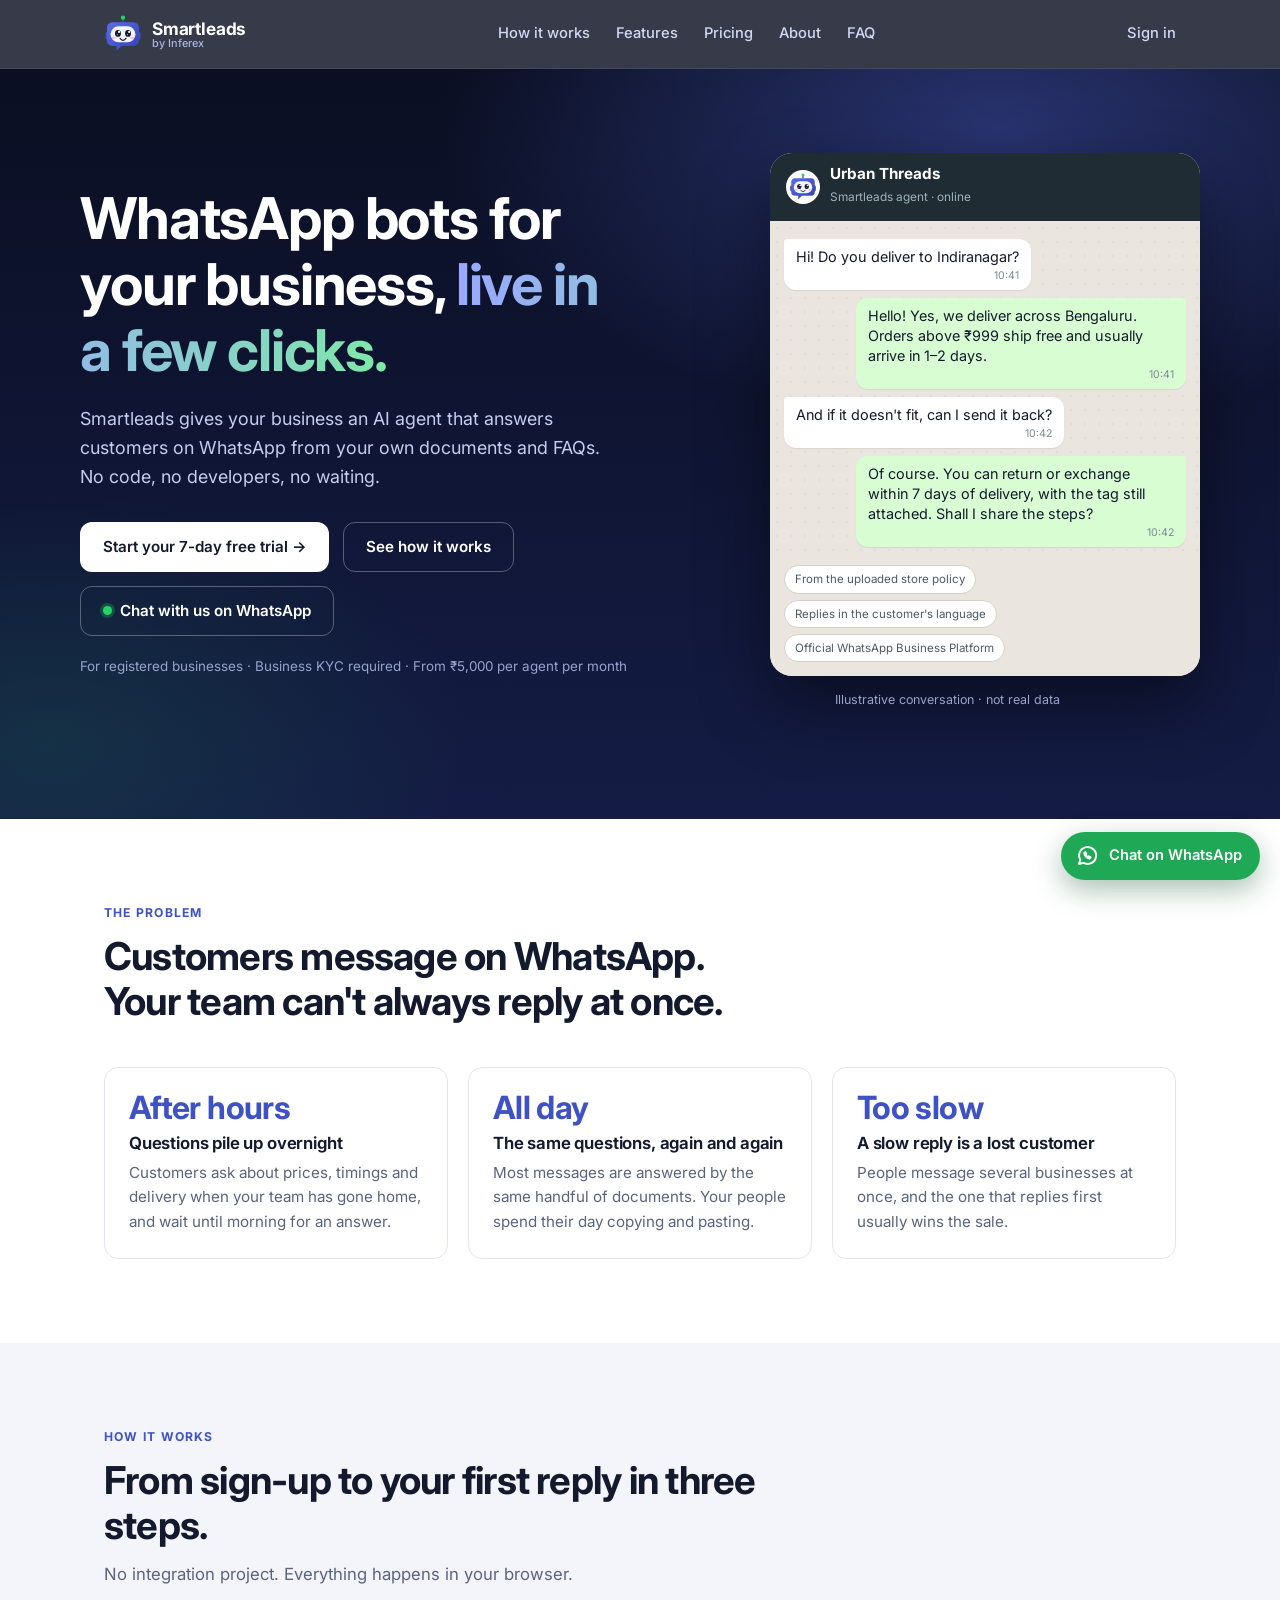
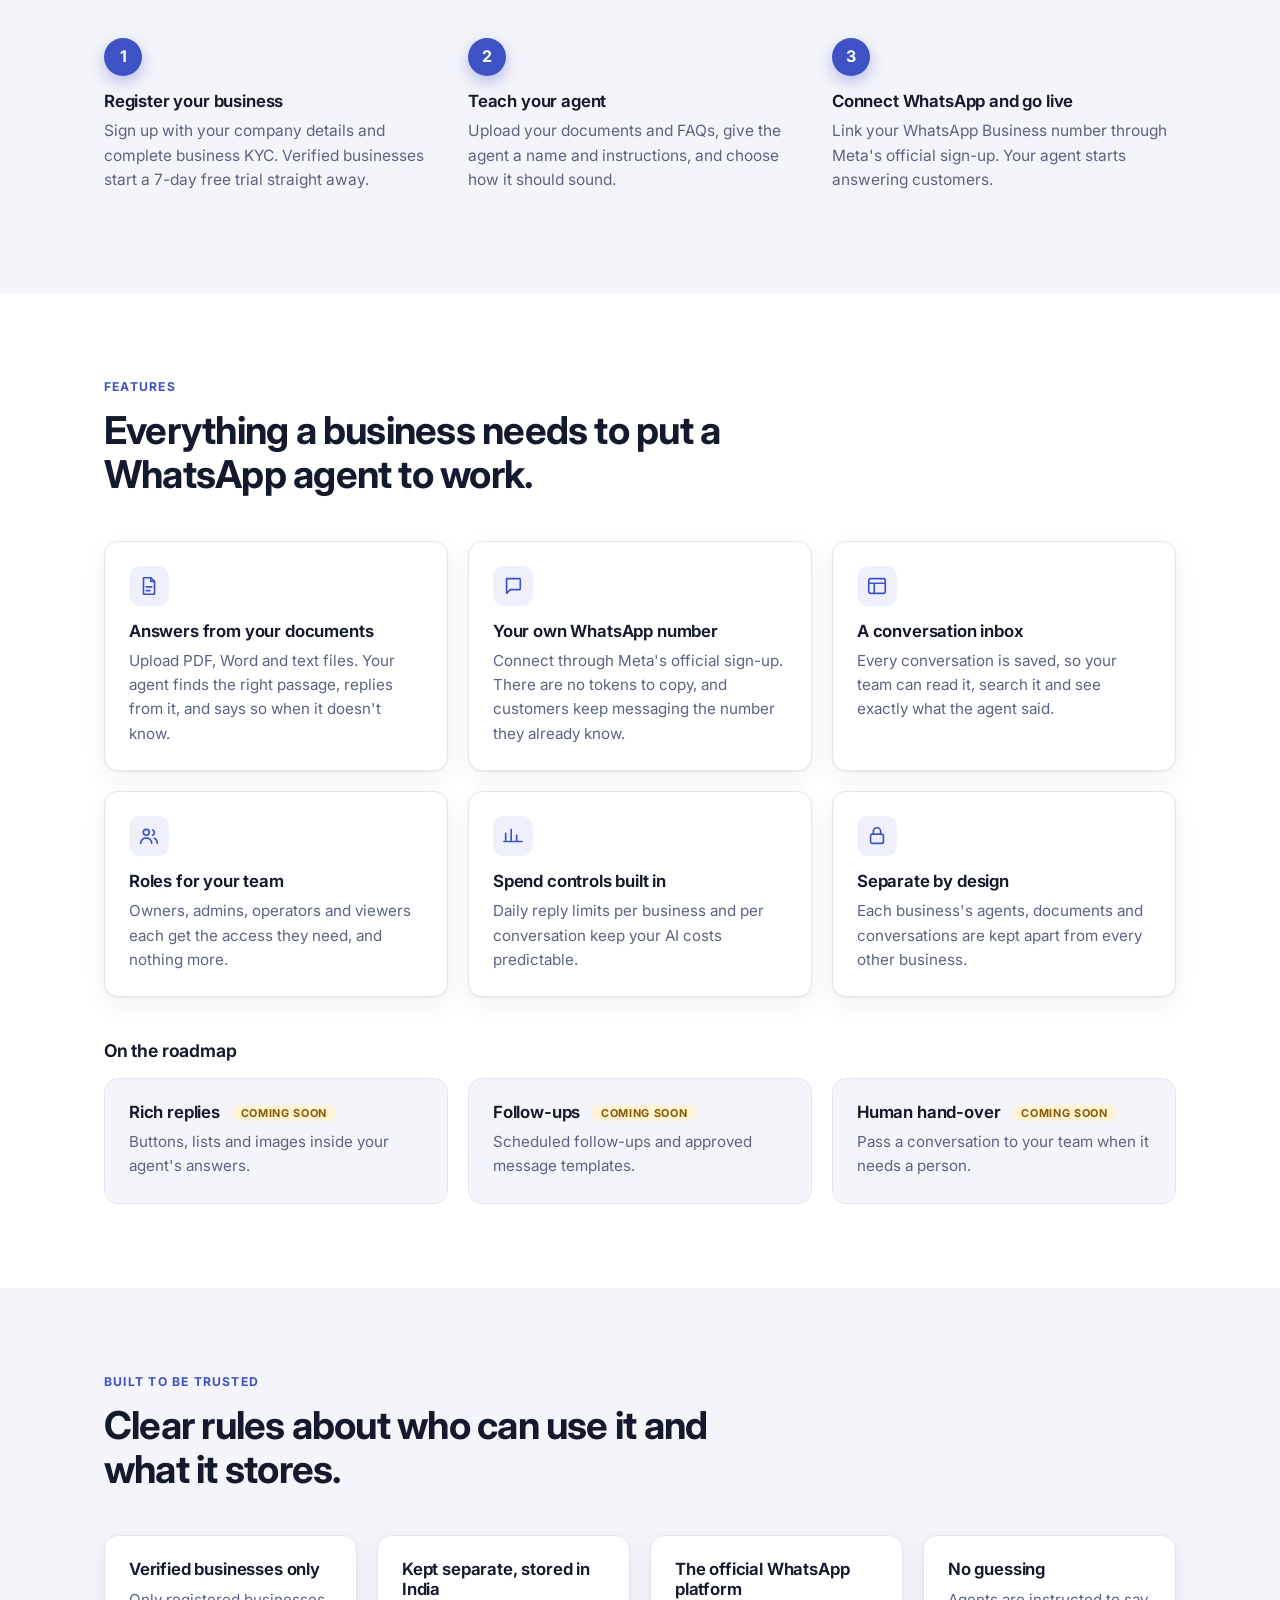
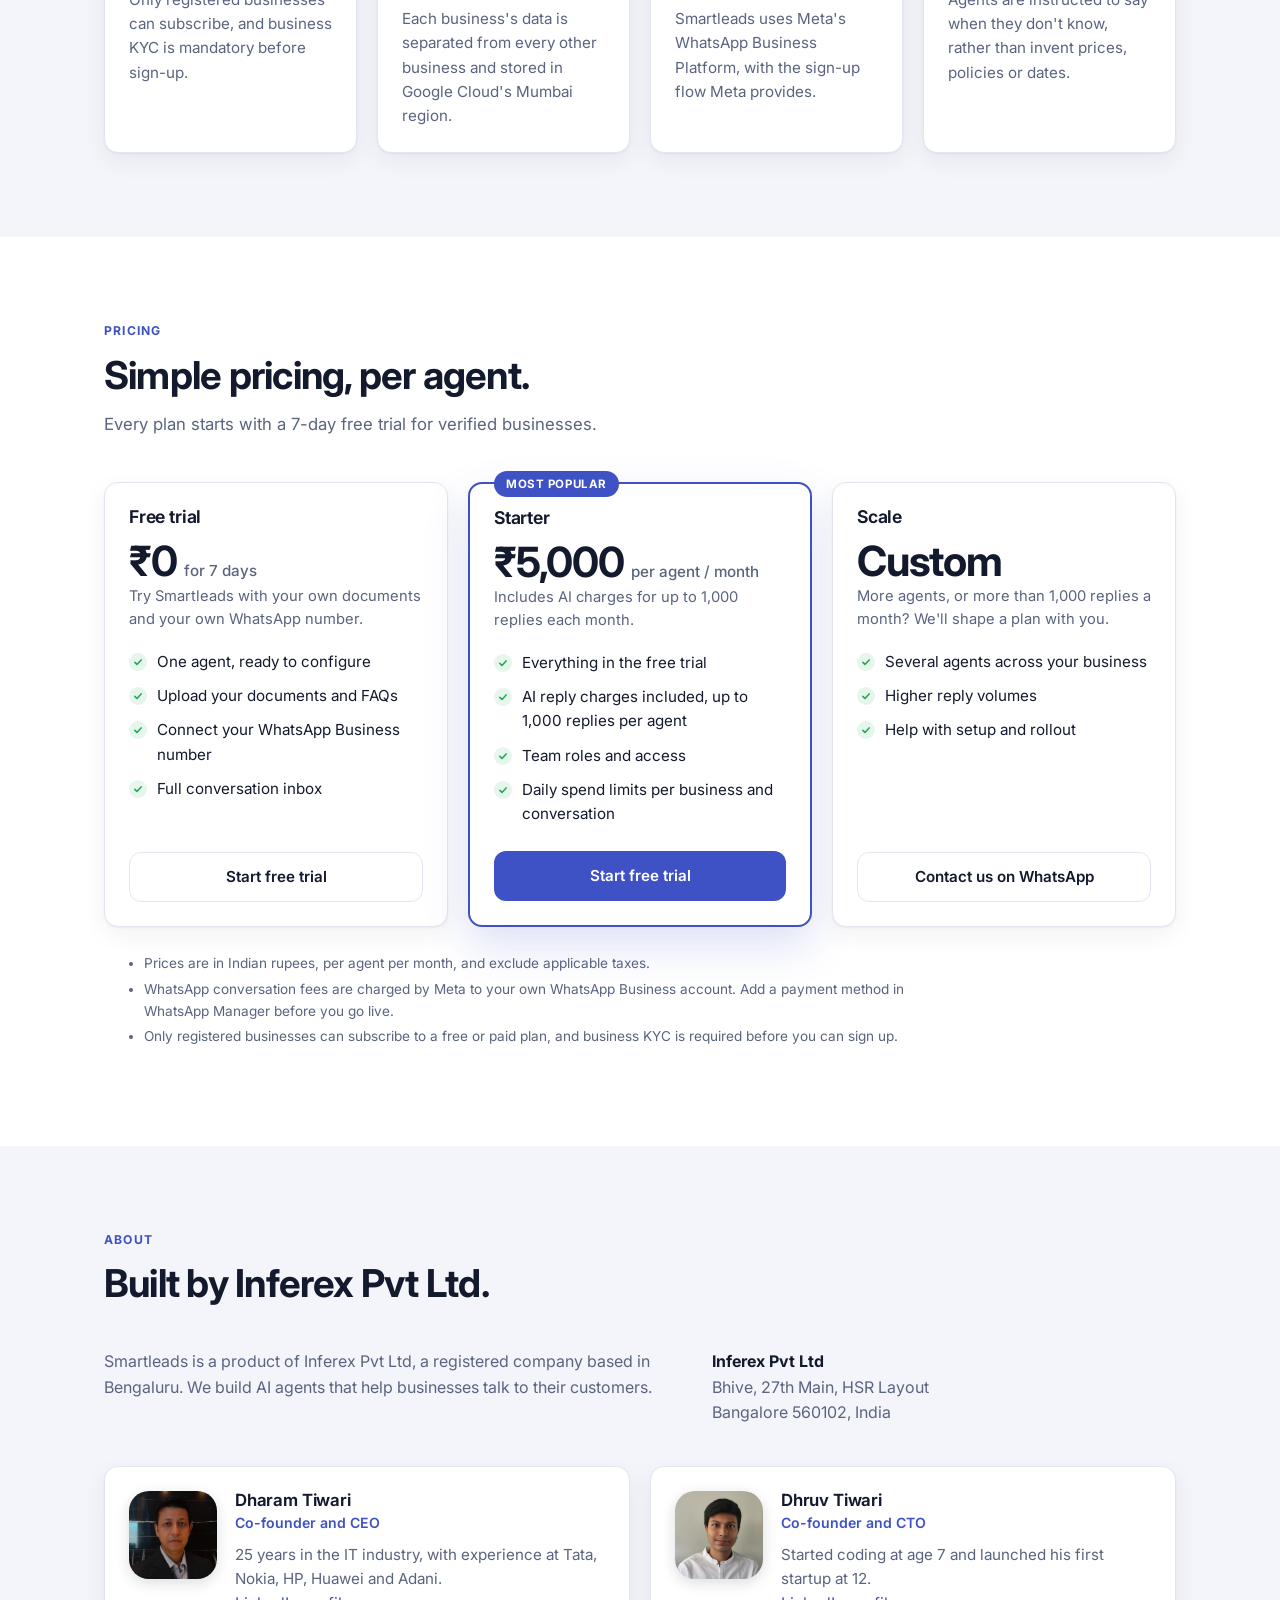
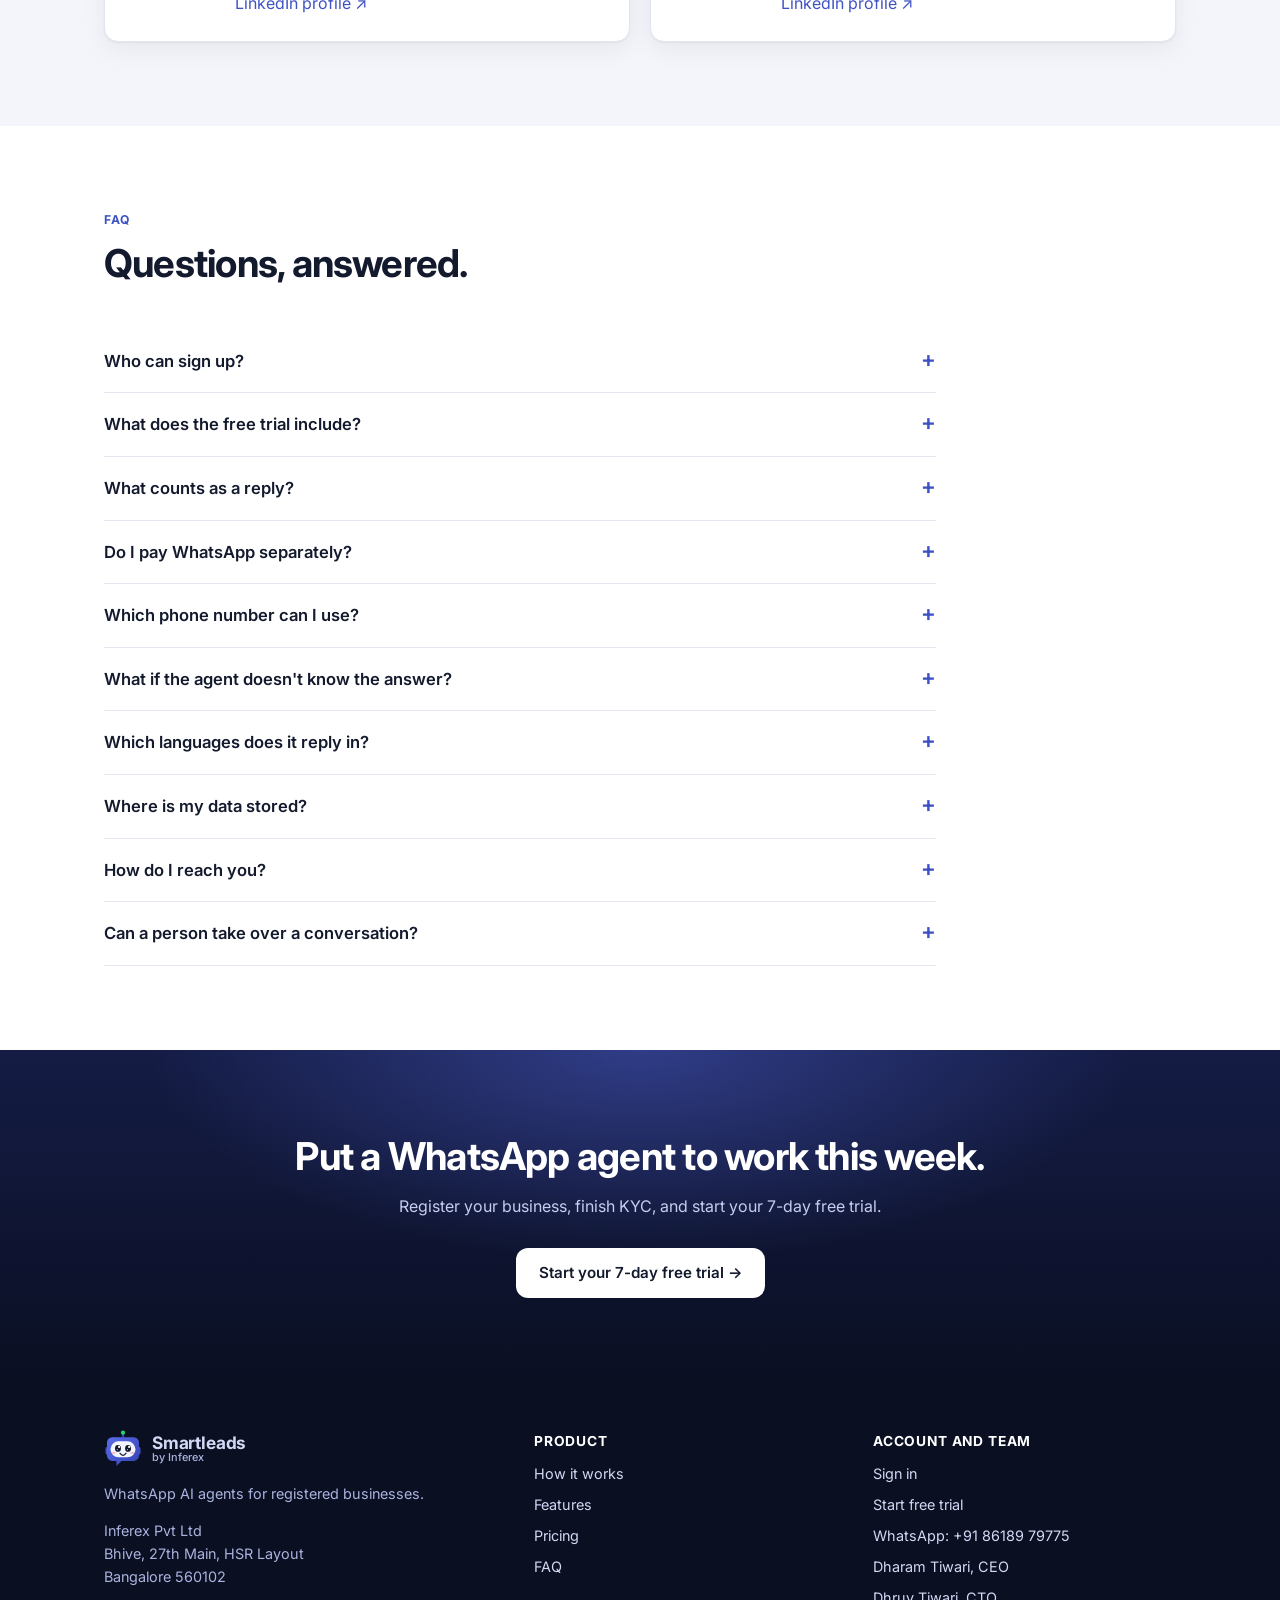
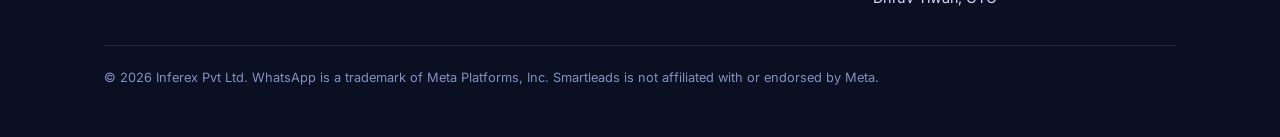
==== index.html @ bcdc2889 "fix" ====
<!doctype html>
<html lang="en">
<head>
  <meta charset="utf-8">
  <meta name="viewport" content="width=device-width, initial-scale=1">
  <title>Smartleads: WhatsApp AI agents for your business</title>
  <meta name="description" content="Smartleads gives your business an AI agent that answers customers on WhatsApp from your own documents. Live in a few clicks. 7-day free trial for registered businesses, from ₹5,000 per agent per month.">
  <meta name="theme-color" content="#0a0f22">
  <link rel="canonical" href="https://www.smartleads.in/">
  <meta property="og:url" content="https://www.smartleads.in/">
  <meta property="og:site_name" content="Smartleads">
  <meta property="og:type" content="website">
  <meta property="og:title" content="Smartleads: WhatsApp AI agents for your business">
  <meta property="og:description" content="An AI agent that answers your customers on WhatsApp from your own documents. Live in a few clicks.">
  <meta name="twitter:card" content="summary">
  <link rel="icon" type="image/svg+xml" href="/assets/logo.svg">
  <link rel="preconnect" href="https://fonts.googleapis.com">
  <link rel="preconnect" href="https://fonts.gstatic.com" crossorigin>
  <link rel="stylesheet" href="https://fonts.googleapis.com/css2?family=Inter:wght@400;500;600;700&display=swap">
  <link rel="stylesheet" href="/styles.css">
  <script type="application/ld+json">
  {
    "@context": "https://schema.org",
    "@type": "Organization",
    "url": "https://www.smartleads.in/",
    "name": "Inferex Pvt Ltd",
    "brand": "Smartleads",
    "address": { "@type": "PostalAddress", "streetAddress": "Bhive, 27th Main, HSR Layout", "addressLocality": "Bengaluru", "postalCode": "560102", "addressCountry": "IN" },
    "founder": [
      { "@type": "Person", "name": "Dharam Tiwari", "jobTitle": "Co-founder and CEO", "sameAs": "https://www.linkedin.com/in/dharamtiwari/" },
      { "@type": "Person", "name": "Dhruv Tiwari", "jobTitle": "Co-founder and CTO", "sameAs": "https://www.linkedin.com/in/dhruv-tiwari-dev/" }
    ]
  }
  </script>
</head>
<body>
  <a class="skip" href="#main">Skip to content</a>

  <header class="site-header">
    <div class="wrap nav">
      <a class="logo" href="/" aria-label="Smartleads by Inferex, home">
        <img src="/assets/logo.svg" alt="" width="38" height="38">
        <span class="logo-text"><strong>Smartleads</strong><small>by Inferex</small></span>
      </a>
      <nav class="nav-links" id="nav-links" aria-label="Main">
        <a href="#how">How it works</a>
        <a href="#features">Features</a>
        <a href="#pricing">Pricing</a>
        <a href="#about">About</a>
        <a href="#faq">FAQ</a>
      </nav>
      <div class="nav-cta">
        <a class="signin" href="https://platform.smartleads.in/login">Sign in</a>
        <button class="menu-btn" id="menu-btn" aria-label="Open navigation menu" aria-expanded="false" aria-controls="nav-links">
          <svg viewBox="0 0 24 24" aria-hidden="true" focusable="false"><path d="M4 6h16M4 12h16M4 18h16" /></svg>
        </button>
      </div>
    </div>
  </header>

  <main id="main">
    <!-- Hero -->
    <section class="hero">
      <div class="wrap hero-grid">
        <div>
          <h1>WhatsApp bots for your business, <span class="accent">live in a few clicks.</span></h1>
          <p class="lead">Smartleads gives your business an AI agent that answers customers on WhatsApp from your own documents and FAQs. No code, no developers, no waiting.</p>
          <div class="hero-actions">
            <a class="btn light" href="https://platform.smartleads.in/register">Start your 7-day free trial →</a>
            <a class="btn ghost" href="#how">See how it works</a>
            <a class="btn ghost wa" href="https://wa.me/918618979775?text=Hi%2C%20I%27d%20like%20to%20know%20more%20about%20Smartleads." target="_blank" rel="noopener noreferrer">Chat with us on WhatsApp</a>
          </div>
          <p class="hero-note">For registered businesses · Business KYC required · From ₹5,000 per agent per month</p>
        </div>
        <div>
          <div class="phone" role="img" aria-label="Illustrative WhatsApp conversation between a customer and a Smartleads agent">
            <div class="phone-bar">
              <img src="/assets/logo.svg" alt="">
              <div><strong>Urban Threads</strong><small>Smartleads agent · online</small></div>
            </div>
            <div class="chat">
              <div class="msg in">Hi! Do you deliver to Indiranagar?<time>10:41</time></div>
              <div class="msg out">Hello! Yes, we deliver across Bengaluru. Orders above ₹999 ship free and usually arrive in 1–2 days.<time>10:41</time></div>
              <div class="msg in">And if it doesn't fit, can I send it back?<time>10:42</time></div>
              <div class="msg out">Of course. You can return or exchange within 7 days of delivery, with the tag still attached. Shall I share the steps?<time>10:42</time></div>
            </div>
            <div class="chips">
              <span class="chip">From the uploaded store policy</span>
              <span class="chip">Replies in the customer's language</span>
              <span class="chip">Official WhatsApp Business Platform</span>
            </div>
          </div>
          <p class="illustrative">Illustrative conversation · not real data</p>
        </div>
      </div>
    </section>

    <!-- Problem -->
    <section class="band problem">
      <div class="wrap">
        <div class="section-head">
          <div class="eyebrow">The problem</div>
          <h2>Customers message on WhatsApp. Your team can't always reply at once.</h2>
        </div>
        <div class="grid c3">
          <div class="card"><div class="big">After hours</div><h3>Questions pile up overnight</h3><p>Customers ask about prices, timings and delivery when your team has gone home, and wait until morning for an answer.</p></div>
          <div class="card"><div class="big">All day</div><h3>The same questions, again and again</h3><p>Most messages are answered by the same handful of documents. Your people spend their day copying and pasting.</p></div>
          <div class="card"><div class="big">Too slow</div><h3>A slow reply is a lost customer</h3><p>People message several businesses at once, and the one that replies first usually wins the sale.</p></div>
        </div>
      </div>
    </section>

    <!-- How it works -->
    <section class="band alt" id="how">
      <div class="wrap">
        <div class="section-head">
          <div class="eyebrow">How it works</div>
          <h2>From sign-up to your first reply in three steps.</h2>
          <p>No integration project. Everything happens in your browser.</p>
        </div>
        <div class="grid c3 steps">
          <div class="step"><div class="num">1</div><h3>Register your business</h3><p>Sign up with your company details and complete business KYC. Verified businesses start a 7-day free trial straight away.</p></div>
          <div class="step"><div class="num">2</div><h3>Teach your agent</h3><p>Upload your documents and FAQs, give the agent a name and instructions, and choose how it should sound.</p></div>
          <div class="step"><div class="num">3</div><h3>Connect WhatsApp and go live</h3><p>Link your WhatsApp Business number through Meta's official sign-up. Your agent starts answering customers.</p></div>
        </div>
      </div>
    </section>

    <!-- Features -->
    <section class="band" id="features">
      <div class="wrap">
        <div class="section-head">
          <div class="eyebrow">Features</div>
          <h2>Everything a business needs to put a WhatsApp agent to work.</h2>
        </div>
        <div class="grid c3">
          <div class="card">
            <div class="icon"><svg viewBox="0 0 24 24" fill="none" stroke="currentColor" stroke-width="1.8" stroke-linecap="round" stroke-linejoin="round" aria-hidden="true"><path d="M6 3h8l4 4v14H6z"/><path d="M14 3v4h4M9 13h6M9 17h4"/></svg></div>
            <h3>Answers from your documents</h3>
            <p>Upload PDF, Word and text files. Your agent finds the right passage, replies from it, and says so when it doesn't know.</p>
          </div>
          <div class="card">
            <div class="icon"><svg viewBox="0 0 24 24" fill="none" stroke="currentColor" stroke-width="1.8" stroke-linecap="round" stroke-linejoin="round" aria-hidden="true"><path d="M5 4h14a1 1 0 0 1 1 1v10a1 1 0 0 1-1 1H9l-4 4V5a1 1 0 0 1 1-1z"/></svg></div>
            <h3>Your own WhatsApp number</h3>
            <p>Connect through Meta's official sign-up. There are no tokens to copy, and customers keep messaging the number they already know.</p>
          </div>
          <div class="card">
            <div class="icon"><svg viewBox="0 0 24 24" fill="none" stroke="currentColor" stroke-width="1.8" stroke-linecap="round" stroke-linejoin="round" aria-hidden="true"><rect x="3" y="4" width="18" height="16" rx="2"/><path d="M3 9h18M9 9v11"/></svg></div>
            <h3>A conversation inbox</h3>
            <p>Every conversation is saved, so your team can read it, search it and see exactly what the agent said.</p>
          </div>
          <div class="card">
            <div class="icon"><svg viewBox="0 0 24 24" fill="none" stroke="currentColor" stroke-width="1.8" stroke-linecap="round" stroke-linejoin="round" aria-hidden="true"><circle cx="9" cy="8" r="3.2"/><path d="M3 20c0-3.3 2.7-6 6-6s6 2.7 6 6M16 5.5a3 3 0 0 1 0 5.6M18 14.4c1.9.8 3 2.6 3 5.6"/></svg></div>
            <h3>Roles for your team</h3>
            <p>Owners, admins, operators and viewers each get the access they need, and nothing more.</p>
          </div>
          <div class="card">
            <div class="icon"><svg viewBox="0 0 24 24" fill="none" stroke="currentColor" stroke-width="1.8" stroke-linecap="round" stroke-linejoin="round" aria-hidden="true"><path d="M4 18V9M10 18V5M16 18v-7M22 18H2"/></svg></div>
            <h3>Spend controls built in</h3>
            <p>Daily reply limits per business and per conversation keep your AI costs predictable.</p>
          </div>
          <div class="card">
            <div class="icon"><svg viewBox="0 0 24 24" fill="none" stroke="currentColor" stroke-width="1.8" stroke-linecap="round" stroke-linejoin="round" aria-hidden="true"><rect x="5" y="10" width="14" height="10" rx="2"/><path d="M8 10V7a4 4 0 0 1 8 0v3"/></svg></div>
            <h3>Separate by design</h3>
            <p>Each business's agents, documents and conversations are kept apart from every other business.</p>
          </div>
        </div>

        <h3 class="roadmap-title">On the roadmap</h3>
        <div class="grid c3">
          <div class="card flat"><h3>Rich replies <span class="tag">Coming soon</span></h3><p>Buttons, lists and images inside your agent's answers.</p></div>
          <div class="card flat"><h3>Follow-ups <span class="tag">Coming soon</span></h3><p>Scheduled follow-ups and approved message templates.</p></div>
          <div class="card flat"><h3>Human hand-over <span class="tag">Coming soon</span></h3><p>Pass a conversation to your team when it needs a person.</p></div>
        </div>
      </div>
    </section>

    <!-- Trust -->
    <section class="band alt">
      <div class="wrap">
        <div class="section-head">
          <div class="eyebrow">Built to be trusted</div>
          <h2>Clear rules about who can use it and what it stores.</h2>
        </div>
        <div class="grid c4">
          <div class="card"><h3>Verified businesses only</h3><p>Only registered businesses can subscribe, and business KYC is mandatory before sign-up.</p></div>
          <div class="card"><h3>Kept separate, stored in India</h3><p>Each business's data is separated from every other business and stored in Google Cloud's Mumbai region.</p></div>
          <div class="card"><h3>The official WhatsApp platform</h3><p>Smartleads uses Meta's WhatsApp Business Platform, with the sign-up flow Meta provides.</p></div>
          <div class="card"><h3>No guessing</h3><p>Agents are instructed to say when they don't know, rather than invent prices, policies or dates.</p></div>
        </div>
      </div>
    </section>

    <!-- Pricing -->
    <section class="band pricing" id="pricing">
      <div class="wrap">
        <div class="section-head">
          <div class="eyebrow">Pricing</div>
          <h2>Simple pricing, per agent.</h2>
          <p>Every plan starts with a 7-day free trial for verified businesses.</p>
        </div>
        <div class="grid c3">
          <div class="card plan">
            <h3>Free trial</h3>
            <div class="price">₹0 <small>for 7 days</small></div>
            <p class="sub">Try Smartleads with your own documents and your own WhatsApp number.</p>
            <ul>
              <li>One agent, ready to configure</li>
              <li>Upload your documents and FAQs</li>
              <li>Connect your WhatsApp Business number</li>
              <li>Full conversation inbox</li>
            </ul>
            <a class="btn outline block" href="https://platform.smartleads.in/register">Start free trial</a>
          </div>
          <div class="card plan featured">
            <span class="badge">Most popular</span>
            <h3>Starter</h3>
            <div class="price">₹5,000 <small>per agent / month</small></div>
            <p class="sub">Includes AI charges for up to 1,000 replies each month.</p>
            <ul>
              <li>Everything in the free trial</li>
              <li>AI reply charges included, up to 1,000 replies per agent</li>
              <li>Team roles and access</li>
              <li>Daily spend limits per business and conversation</li>
            </ul>
            <a class="btn primary block" href="https://platform.smartleads.in/register">Start free trial</a>
          </div>
          <div class="card plan">
            <h3>Scale</h3>
            <div class="price">Custom</div>
            <p class="sub">More agents, or more than 1,000 replies a month? We'll shape a plan with you.</p>
            <ul>
              <li>Several agents across your business</li>
              <li>Higher reply volumes</li>
              <li>Help with setup and rollout</li>
            </ul>
            <a class="btn outline block" href="https://wa.me/918618979775?text=Hi%2C%20I%27d%20like%20a%20quote%20for%20the%20Scale%20plan." target="_blank" rel="noopener noreferrer">Contact us on WhatsApp</a>
          </div>
        </div>
        <ul class="fineprint">
          <li>Prices are in Indian rupees, per agent per month, and exclude applicable taxes.</li>
          <li>WhatsApp conversation fees are charged by Meta to your own WhatsApp Business account. Add a payment method in WhatsApp Manager before you go live.</li>
          <li>Only registered businesses can subscribe to a free or paid plan, and business KYC is required before you can sign up.</li>
        </ul>
      </div>
    </section>

    <!-- About -->
    <section class="band alt" id="about">
      <div class="wrap">
        <div class="section-head">
          <div class="eyebrow">About</div>
          <h2>Built by Inferex Pvt Ltd.</h2>
        </div>
        <div class="company">
          <p class="company-text">Smartleads is a product of Inferex Pvt Ltd, a registered company based in Bengaluru. We build AI agents that help businesses talk to their customers.</p>
          <address><strong>Inferex Pvt Ltd</strong><br>Bhive, 27th Main, HSR Layout<br>Bangalore 560102, India</address>
        </div>
        <div class="grid c2">
          <div class="card person">
            <img class="photo" src="/assets/founder-dharam.jpg" alt="Dharam Tiwari" width="88" height="88" loading="lazy">
            <div>
              <h3>Dharam Tiwari</h3>
              <div class="role">Co-founder and CEO</div>
              <p class="bio">25 years in the IT industry, with experience at Tata, Nokia, HP, Huawei and Adani.</p>
              <a href="https://www.linkedin.com/in/dharamtiwari/" target="_blank" rel="noopener noreferrer">LinkedIn profile ↗</a>
            </div>
          </div>
          <div class="card person">
            <img class="photo" src="/assets/founder-dhruv.jpg" alt="Dhruv Tiwari" width="88" height="88" loading="lazy">
            <div>
              <h3>Dhruv Tiwari</h3>
              <div class="role">Co-founder and CTO</div>
              <p class="bio">Started coding at age 7 and launched his first startup at 12.</p>
              <a href="https://www.linkedin.com/in/dhruv-tiwari-dev/" target="_blank" rel="noopener noreferrer">LinkedIn profile ↗</a>
            </div>
          </div>
        </div>
      </div>
    </section>

    <!-- FAQ -->
    <section class="band" id="faq">
      <div class="wrap">
        <div class="section-head">
          <div class="eyebrow">FAQ</div>
          <h2>Questions, answered.</h2>
        </div>
        <div class="faq">
          <details><summary>Who can sign up?</summary><p>Registered businesses only. You complete business KYC when you sign up, and once you are verified your 7-day free trial begins.</p></details>
          <details><summary>What does the free trial include?</summary><p>A full week to set up an agent with your own documents and connect your own WhatsApp number, so you can see real replies before you pay.</p></details>
          <details><summary>What counts as a reply?</summary><p>A reply is a message your AI agent writes and sends to a customer. The Starter plan includes the AI charges for up to 1,000 replies per agent each month.</p></details>
          <details><summary>Do I pay WhatsApp separately?</summary><p>Yes. WhatsApp's own conversation fees are charged by Meta to your WhatsApp Business account, so you need a payment method there. Smartleads's price covers the AI.</p></details>
          <details><summary>Which phone number can I use?</summary><p>A number that is not already registered on WhatsApp or the WhatsApp Business app. You verify it during Meta's sign-up, which takes a few minutes.</p></details>
          <details><summary>What if the agent doesn't know the answer?</summary><p>It tells the customer it doesn't have that information, instead of guessing. You can then add the missing document or FAQ.</p></details>
          <details><summary>Which languages does it reply in?</summary><p>Agents reply in the language your customer writes in.</p></details>
          <details><summary>Where is my data stored?</summary><p>In Google Cloud's Mumbai region, separated per business. To write a reply, the agent sends the relevant parts of your documents and the conversation to a third-party AI model provider.</p></details>
          <details><summary>How do I reach you?</summary><p>Message us on WhatsApp at +91 86189 79775, or visit us at Bhive, 27th Main, HSR Layout, Bangalore 560102.</p></details>
          <details><summary>Can a person take over a conversation?</summary><p>Human hand-over is on our roadmap. Today your team can read every conversation in the inbox.</p></details>
        </div>
      </div>
    </section>

    <!-- Closing call to action -->
    <section class="cta">
      <div class="wrap">
        <h2>Put a WhatsApp agent to work this week.</h2>
        <p>Register your business, finish KYC, and start your 7-day free trial.</p>
        <a class="btn light" href="https://platform.smartleads.in/register">Start your 7-day free trial →</a>
      </div>
    </section>
  </main>

  <footer class="footer">
    <div class="wrap">
      <div class="footer-grid">
        <div>
          <a class="logo" href="/" aria-label="Smartleads by Inferex, home"><img src="/assets/logo.svg" alt="" width="38" height="38"><span class="logo-text"><strong>Smartleads</strong><small>by Inferex</small></span></a>
          <p>WhatsApp AI agents for registered businesses.</p>
          <address>Inferex Pvt Ltd<br>Bhive, 27th Main, HSR Layout<br>Bangalore 560102</address>
        </div>
        <div>
          <h4>Product</h4>
          <ul>
            <li><a href="#how">How it works</a></li>
            <li><a href="#features">Features</a></li>
            <li><a href="#pricing">Pricing</a></li>
            <li><a href="#faq">FAQ</a></li>
          </ul>
        </div>
        <div>
          <h4>Account and team</h4>
          <ul>
            <li><a href="https://platform.smartleads.in/login">Sign in</a></li>
            <li><a href="https://platform.smartleads.in/register">Start free trial</a></li>
            <li><a href="https://wa.me/918618979775?text=Hi%2C%20I%27d%20like%20to%20know%20more%20about%20Smartleads." target="_blank" rel="noopener noreferrer">WhatsApp: +91 86189 79775</a></li>
            <li><a href="https://www.linkedin.com/in/dharamtiwari/" target="_blank" rel="noopener noreferrer">Dharam Tiwari, CEO</a></li>
            <li><a href="https://www.linkedin.com/in/dhruv-tiwari-dev/" target="_blank" rel="noopener noreferrer">Dhruv Tiwari, CTO</a></li>
          </ul>
        </div>
      </div>
      <p class="legal">© <span id="year">2026</span> Inferex Pvt Ltd. WhatsApp is a trademark of Meta Platforms, Inc. Smartleads is not affiliated with or endorsed by Meta.</p>
    </div>
  </footer>

  <a class="wa-float" href="https://wa.me/918618979775?text=Hi%2C%20I%27d%20like%20to%20know%20more%20about%20Smartleads." target="_blank" rel="noopener noreferrer" aria-label="Chat with Smartleads on WhatsApp">
    <svg viewBox="0 0 24 24" fill="none" stroke="currentColor" stroke-width="1.9" stroke-linecap="round" stroke-linejoin="round" aria-hidden="true"><path d="M4 20l1.3-4.2A8.5 8.5 0 1 1 8.3 18.8z"/><path d="M9.2 8.8c.3 2.6 2.4 4.9 5.2 5.9l1.3-1.3-2-1.1-.9.7c-.9-.4-1.7-1.2-2.1-2.1l.7-.9-1.1-2z"/></svg>
    <span>Chat on WhatsApp</span>
  </a>

  <script src="/main.js" defer></script>
</body>
</html>
---- styles.css ----
:root {
  --ink: #141a2e;
  --muted: #5a6480;
  --line: #e3e6f1;
  --surface: #f4f5fa;
  --white: #ffffff;
  --indigo: #3f52c5;
  --indigo-dark: #2f3f9e;
  --indigo-soft: #eef0fc;
  --green: #1fa855;
  --green-soft: #e6f6ec;
  --wa-green: #25d366;
  --navy-1: #0a0f22;
  --navy-2: #141c45;
  --radius: 14px;
  --shadow: 0 1px 2px rgba(20, 26, 46, 0.05), 0 8px 24px rgba(20, 26, 46, 0.06);
  --max: 1120px;
  font-family: "Inter", ui-sans-serif, system-ui, -apple-system, "Segoe UI", Roboto, "Helvetica Neue", Arial, sans-serif;
  color: var(--ink);
  scroll-behavior: smooth;
  scroll-padding-top: 84px;
}
* { box-sizing: border-box; }
body { margin: 0; background: var(--white); color: var(--ink); font-size: 16px; line-height: 1.6; -webkit-font-smoothing: antialiased; }
img, svg { max-width: 100%; display: block; }
a { color: var(--indigo); text-decoration: none; }
a:hover { text-decoration: underline; }
h1, h2, h3 { line-height: 1.15; margin: 0; letter-spacing: -0.02em; }
h1 { font-size: clamp(2.3rem, 5vw, 3.6rem); font-weight: 700; }
h2 { font-size: clamp(1.7rem, 3.2vw, 2.4rem); font-weight: 700; }
h3 { font-size: 1.05rem; font-weight: 650; letter-spacing: -0.01em; }
p { margin: 0 0 1em; }
.wrap { max-width: var(--max); margin: 0 auto; padding: 0 24px; }
.skip { position: absolute; left: -999px; top: 8px; background: var(--white); color: var(--ink); padding: 8px 14px; border-radius: 8px; z-index: 100; }
.skip:focus { left: 12px; }
:focus-visible { outline: 3px solid #8a98ff; outline-offset: 2px; border-radius: 6px; }

/* Header */
.site-header { position: sticky; top: 0; z-index: 50; background: rgba(10, 15, 34, 0.82); backdrop-filter: blur(12px); -webkit-backdrop-filter: blur(12px); border-bottom: 1px solid rgba(255, 255, 255, 0.08); }
.nav { display: flex; align-items: center; justify-content: space-between; gap: 20px; height: 68px; }
.logo { display: flex; align-items: center; gap: 10px; color: #fff; text-decoration: none; }
.logo:hover { text-decoration: none; }
.logo img { width: 38px; height: 38px; }
.logo-text { display: flex; flex-direction: column; line-height: 1.1; }
.logo-text strong { font-size: 1.08rem; font-weight: 700; letter-spacing: -0.01em; }
.logo-text small { font-size: 0.68rem; color: #aab3de; font-weight: 500; }
.nav-links { display: flex; align-items: center; gap: 26px; }
.nav-links a { color: #d3d9f5; font-size: 0.92rem; font-weight: 500; }
.nav-links a:hover { color: #fff; text-decoration: none; }
.nav-cta { display: flex; align-items: center; gap: 18px; }
.menu-btn { display: none; align-items: center; justify-content: center; width: 42px; height: 42px; background: none; border: 1px solid rgba(255, 255, 255, 0.25); color: #fff; border-radius: 10px; padding: 9px; cursor: pointer; }
.menu-btn svg { display: block; width: 22px; height: 22px; fill: none; stroke: currentColor; stroke-width: 2; stroke-linecap: round; }

/* Buttons */
.btn { display: inline-flex; align-items: center; justify-content: center; gap: 8px; font: inherit; font-weight: 600; font-size: 0.95rem; padding: 12px 22px; border-radius: 12px; border: 1px solid transparent; cursor: pointer; text-decoration: none; transition: transform 0.15s ease, box-shadow 0.15s ease, background 0.15s ease; white-space: nowrap; }
.btn:hover { text-decoration: none; transform: translateY(-1px); }
.btn.light { background: #fff; color: var(--ink); }
.btn.light:hover { box-shadow: 0 6px 20px rgba(255, 255, 255, 0.18); }
.btn.ghost { background: transparent; color: #fff; border-color: rgba(255, 255, 255, 0.3); }
.btn.ghost:hover { background: rgba(255, 255, 255, 0.08); }
.btn.primary { background: var(--indigo); color: #fff; }
.btn.primary:hover { background: var(--indigo-dark); box-shadow: 0 8px 22px rgba(63, 82, 197, 0.35); }
.btn.outline { background: #fff; color: var(--ink); border-color: var(--line); }
.btn.outline:hover { border-color: var(--indigo); }
.btn.sm { padding: 9px 16px; font-size: 0.88rem; border-radius: 10px; }
.btn.block { width: 100%; }

/* Hero */
.hero { position: relative; overflow: hidden; color: #fff; background: radial-gradient(900px 480px at 78% 8%, rgba(90, 109, 234, 0.38), transparent 62%), radial-gradient(700px 420px at 4% 90%, rgba(37, 211, 102, 0.12), transparent 60%), linear-gradient(180deg, var(--navy-1) 0%, var(--navy-2) 100%); }
.hero-grid { display: grid; grid-template-columns: 1.05fr 0.95fr; gap: 56px; align-items: center; padding: 84px 0 96px; }
.pill { display: inline-flex; align-items: center; gap: 8px; font-size: 0.74rem; font-weight: 650; letter-spacing: 0.08em; text-transform: uppercase; padding: 6px 14px; border-radius: 999px; background: rgba(37, 211, 102, 0.12); color: #7ee9a8; border: 1px solid rgba(37, 211, 102, 0.3); margin-bottom: 22px; }
.pill::before { content: ""; width: 7px; height: 7px; border-radius: 50%; background: var(--wa-green); box-shadow: 0 0 0 4px rgba(37, 211, 102, 0.2); }
.hero p.lead { color: #c6cdee; font-size: 1.12rem; max-width: 33rem; margin: 22px 0 30px; }
.hero-actions { display: flex; gap: 14px; flex-wrap: wrap; }
.hero-note { color: #98a2cf; font-size: 0.84rem; margin-top: 20px; }
.hero h1 .accent { background: linear-gradient(90deg, #9aa8ff, #7ee9a8); -webkit-background-clip: text; background-clip: text; color: transparent; }

/* WhatsApp-style conversation mock */
.phone { background: #eae6df; border-radius: 22px; box-shadow: 0 30px 70px rgba(0, 0, 0, 0.45); overflow: hidden; color: var(--ink); max-width: 430px; margin-left: auto; width: 100%; }
.phone-bar { display: flex; align-items: center; gap: 10px; background: #1f2c34; color: #fff; padding: 12px 16px; }
.phone-bar img { width: 34px; height: 34px; background: #fff; border-radius: 50%; padding: 3px; }
.phone-bar strong { display: block; font-size: 0.95rem; line-height: 1.2; }
.phone-bar small { color: #9fb1bb; font-size: 0.74rem; }
.chat { padding: 18px 14px 8px; display: flex; flex-direction: column; gap: 8px; min-height: 300px; background-image: radial-gradient(rgba(0, 0, 0, 0.035) 1px, transparent 1px); background-size: 14px 14px; }
.msg { max-width: 82%; padding: 8px 12px 6px; border-radius: 12px; font-size: 0.9rem; line-height: 1.4; box-shadow: 0 1px 1px rgba(0, 0, 0, 0.08); }
.msg time { display: block; text-align: right; font-size: 0.66rem; color: #7c8a93; margin-top: 2px; }
.msg.in { align-self: flex-start; background: #fff; border-top-left-radius: 3px; }
.msg.out { align-self: flex-end; background: #d9fdd3; border-top-right-radius: 3px; }
.chips { display: flex; flex-wrap: wrap; gap: 6px; padding: 10px 14px 14px; background: #eae6df; }
.chip { font-size: 0.72rem; padding: 4px 10px; border-radius: 999px; background: #fff; border: 1px solid #d6d1c7; color: #4d5a63; }
.illustrative { text-align: center; color: #98a2cf; font-size: 0.78rem; margin-top: 14px; }

/* Sections */
section.band { padding: 84px 0; }
section.band.alt { background: var(--surface); }
.eyebrow { font-size: 0.76rem; font-weight: 700; letter-spacing: 0.1em; text-transform: uppercase; color: var(--indigo); margin-bottom: 12px; }
.section-head { max-width: 42rem; margin-bottom: 44px; }
.section-head p { color: var(--muted); font-size: 1.05rem; margin: 14px 0 0; }
.grid { display: grid; gap: 20px; }
.grid.c3 { grid-template-columns: repeat(3, 1fr); }
.grid.c4 { grid-template-columns: repeat(4, 1fr); }
.grid.c2 { grid-template-columns: repeat(2, 1fr); }
.card { background: #fff; border: 1px solid var(--line); border-radius: var(--radius); padding: 24px; box-shadow: var(--shadow); }
.card p { color: var(--muted); font-size: 0.95rem; margin: 8px 0 0; }
.icon { width: 40px; height: 40px; border-radius: 11px; background: var(--indigo-soft); color: var(--indigo); display: grid; place-items: center; margin-bottom: 16px; }
.icon svg { width: 22px; height: 22px; }
.tag { display: inline-block; font-size: 0.68rem; font-weight: 700; letter-spacing: 0.06em; text-transform: uppercase; color: #8a5a00; background: #fff3d6; border-radius: 999px; padding: 2px 9px; margin-left: 8px; vertical-align: middle; }

.steps { counter-reset: s; }
.step { position: relative; padding-top: 6px; }
.step .num { width: 38px; height: 38px; border-radius: 50%; background: var(--indigo); color: #fff; display: grid; place-items: center; font-weight: 700; margin-bottom: 16px; box-shadow: 0 6px 16px rgba(63, 82, 197, 0.35); }
.step p { color: var(--muted); font-size: 0.97rem; margin-top: 8px; }

.problem .card { box-shadow: none; }
.problem .big { font-size: 2rem; font-weight: 700; letter-spacing: -0.02em; color: var(--indigo); line-height: 1; margin-bottom: 10px; }

/* Pricing */
.pricing .card { display: flex; flex-direction: column; }
.plan { position: relative; }
.plan.featured { border: 2px solid var(--indigo); box-shadow: 0 18px 44px rgba(63, 82, 197, 0.18); }
.plan .badge { position: absolute; top: -13px; left: 24px; background: var(--indigo); color: #fff; font-size: 0.72rem; font-weight: 700; letter-spacing: 0.05em; text-transform: uppercase; padding: 4px 12px; border-radius: 999px; }
.plan h3 { font-size: 1.1rem; }
.price { font-size: 2.6rem; font-weight: 700; letter-spacing: -0.03em; margin: 14px 0 2px; line-height: 1; }
.price small { font-size: 0.95rem; font-weight: 500; color: var(--muted); letter-spacing: 0; }
.plan .sub { color: var(--muted); font-size: 0.92rem; margin: 0 0 18px; }
.plan ul { list-style: none; padding: 0; margin: 0 0 24px; display: grid; gap: 10px; flex: 1; align-content: start; }
.plan li { display: flex; gap: 10px; font-size: 0.95rem; }
.plan li::before { content: ""; flex: none; width: 18px; height: 18px; margin-top: 3px; border-radius: 50%; background: var(--green-soft) url("data:image/svg+xml,%3Csvg xmlns='http://www.w3.org/2000/svg' viewBox='0 0 20 20'%3E%3Cpath d='M5.5 10.5l3 3 6-6.5' fill='none' stroke='%231fa855' stroke-width='2.2' stroke-linecap='round' stroke-linejoin='round'/%3E%3C/svg%3E") center / 14px no-repeat; }
.fineprint { color: var(--muted); font-size: 0.85rem; margin-top: 26px; max-width: 52rem; }
.fineprint li { margin-bottom: 4px; }

/* About */
.person { display: flex; gap: 18px; align-items: flex-start; }
.avatar { flex: none; width: 56px; height: 56px; border-radius: 16px; background: linear-gradient(135deg, #5a6dea, #3342b0); color: #fff; display: grid; place-items: center; font-weight: 700; font-size: 1.1rem; }
.person .role { color: var(--indigo); font-weight: 600; font-size: 0.88rem; margin: 2px 0 8px; }
.company { display: grid; grid-template-columns: 1.1fr 0.9fr; gap: 40px; align-items: start; margin-bottom: 40px; }
.company address { font-style: normal; color: var(--muted); }
.company address strong { color: var(--ink); }

/* FAQ */
.faq { max-width: 52rem; }
.faq details { border-bottom: 1px solid var(--line); padding: 18px 0; }
.faq summary { cursor: pointer; font-weight: 600; font-size: 1.04rem; list-style: none; display: flex; justify-content: space-between; gap: 16px; }
.faq summary::-webkit-details-marker { display: none; }
.faq summary::after { content: "+"; color: var(--indigo); font-size: 1.4rem; line-height: 1; }
.faq details[open] summary::after { content: "–"; }
.faq details p { color: var(--muted); margin: 12px 0 0; }

/* CTA + footer */
.cta { color: #fff; text-align: center; background: radial-gradient(700px 300px at 50% 0%, rgba(90, 109, 234, 0.4), transparent 70%), linear-gradient(180deg, var(--navy-2), var(--navy-1)); padding: 84px 0; }
.cta p { color: #c6cdee; max-width: 34rem; margin: 16px auto 28px; }
.footer { background: var(--navy-1); color: #aab3de; padding: 48px 0 36px; font-size: 0.9rem; }
.footer-grid { display: grid; grid-template-columns: 1.3fr 1fr 1fr; gap: 36px; }
.footer .logo { margin-bottom: 14px; }
.footer a { color: #d3d9f5; }
.footer ul { list-style: none; padding: 0; margin: 10px 0 0; display: grid; gap: 8px; }
.footer h4 { color: #fff; margin: 0; font-size: 0.86rem; letter-spacing: 0.06em; text-transform: uppercase; }
.footer .legal { border-top: 1px solid rgba(255, 255, 255, 0.1); margin-top: 36px; padding-top: 22px; font-size: 0.8rem; color: #8590bf; }

@media (max-width: 960px) {
  .hero-grid { grid-template-columns: 1fr; padding: 56px 0 64px; gap: 40px; }
  .phone { margin: 0 auto; }
  .grid.c3, .grid.c4 { grid-template-columns: repeat(2, 1fr); }
  .company { grid-template-columns: 1fr; gap: 20px; }
  .footer-grid { grid-template-columns: 1fr 1fr; }
}
@media (max-width: 760px) {
  .menu-btn { display: inline-block; }
  .nav-links { display: none; position: absolute; left: 0; right: 0; top: 68px; flex-direction: column; align-items: stretch; gap: 0; background: var(--navy-1); padding: 8px 24px 20px; border-bottom: 1px solid rgba(255, 255, 255, 0.1); }
  .nav-links.open { display: flex; }
  .nav-links a { padding: 12px 0; border-bottom: 1px solid rgba(255, 255, 255, 0.07); }
  .nav-cta .signin { display: none; }
  section.band { padding: 60px 0; }
}
@media (max-width: 600px) {
  .wrap { padding: 0 18px; }
  .grid.c2, .grid.c3, .grid.c4 { grid-template-columns: 1fr; }
  .footer-grid { grid-template-columns: 1fr; }
  .hero-actions .btn { width: 100%; }
  .nav-cta .btn { padding: 9px 14px; }
}
@media (prefers-reduced-motion: reduce) {
  :root { scroll-behavior: auto; }
  .btn { transition: none; }
}

/* Small helpers (kept out of the HTML so a strict Content-Security-Policy can forbid inline styles) */
.nav-cta .signin { color: #d3d9f5; font-size: 0.92rem; font-weight: 500; }
.nav-cta .signin:hover { color: #fff; text-decoration: none; }
.roadmap-title { margin: 44px 0 16px; font-size: 1.1rem; }
.card.flat { box-shadow: none; background: var(--surface); }
.company-text { color: var(--muted); margin: 0; }
.bio { margin: 0 0 10px; }
.footer address { font-style: normal; }

/* WhatsApp entry points */
.btn.wa::before { content: ""; width: 9px; height: 9px; border-radius: 50%; background: var(--wa-green); box-shadow: 0 0 0 3px rgba(37, 211, 102, 0.25); }
.wa-float { position: fixed; right: 20px; bottom: 20px; z-index: 60; display: inline-flex; align-items: center; gap: 10px; background: #1fa855; color: #fff; padding: 12px 18px 12px 14px; border-radius: 999px; font-weight: 600; font-size: 0.92rem; box-shadow: 0 10px 28px rgba(15, 80, 40, 0.35); }
.wa-float:hover { background: #188a46; text-decoration: none; }
.wa-float svg { width: 24px; height: 24px; }
@media (max-width: 600px) { .wa-float span { display: none; } .wa-float { padding: 14px; right: 14px; bottom: 14px; } }

/* Founder photos */
.photo { flex: none; width: 88px; height: 88px; border-radius: 20px; object-fit: cover; background: var(--indigo-soft); box-shadow: 0 4px 14px rgba(20, 26, 46, 0.15); }
@media (max-width: 600px) { .person { flex-direction: column; } }
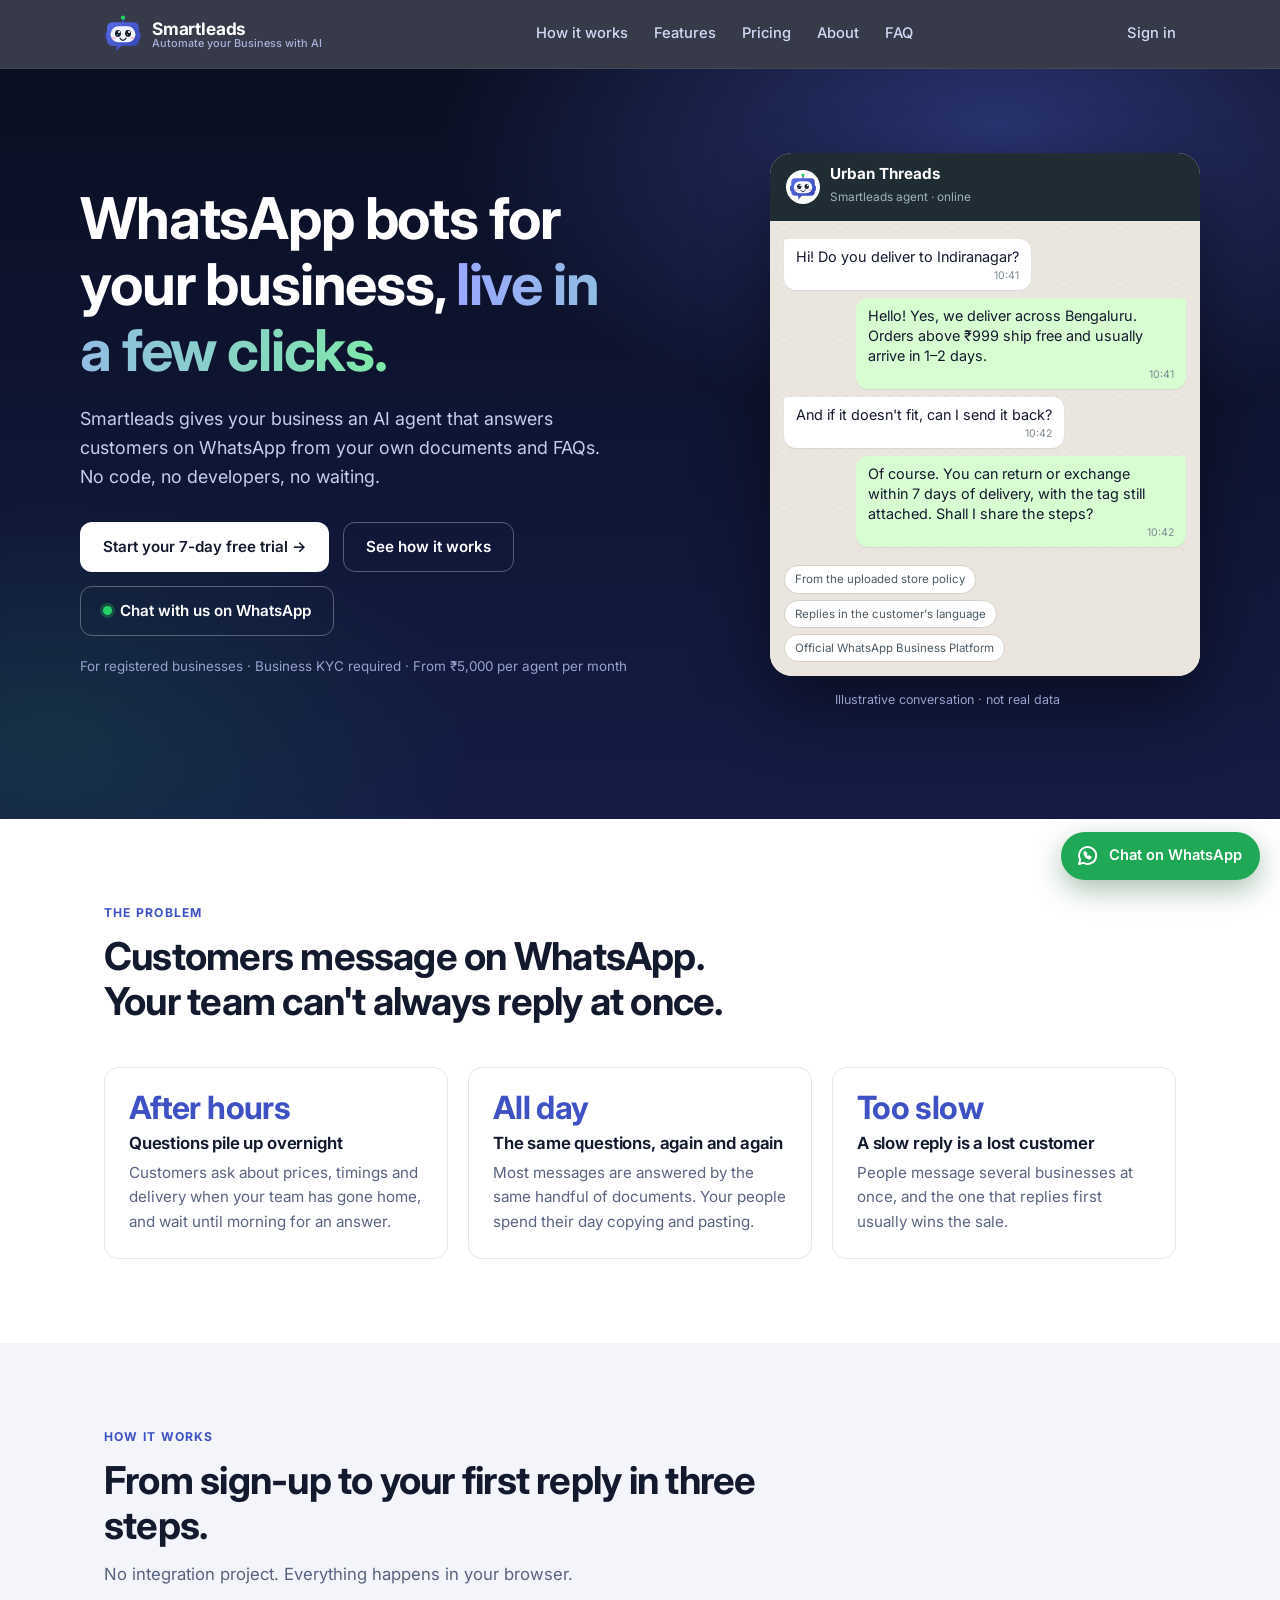
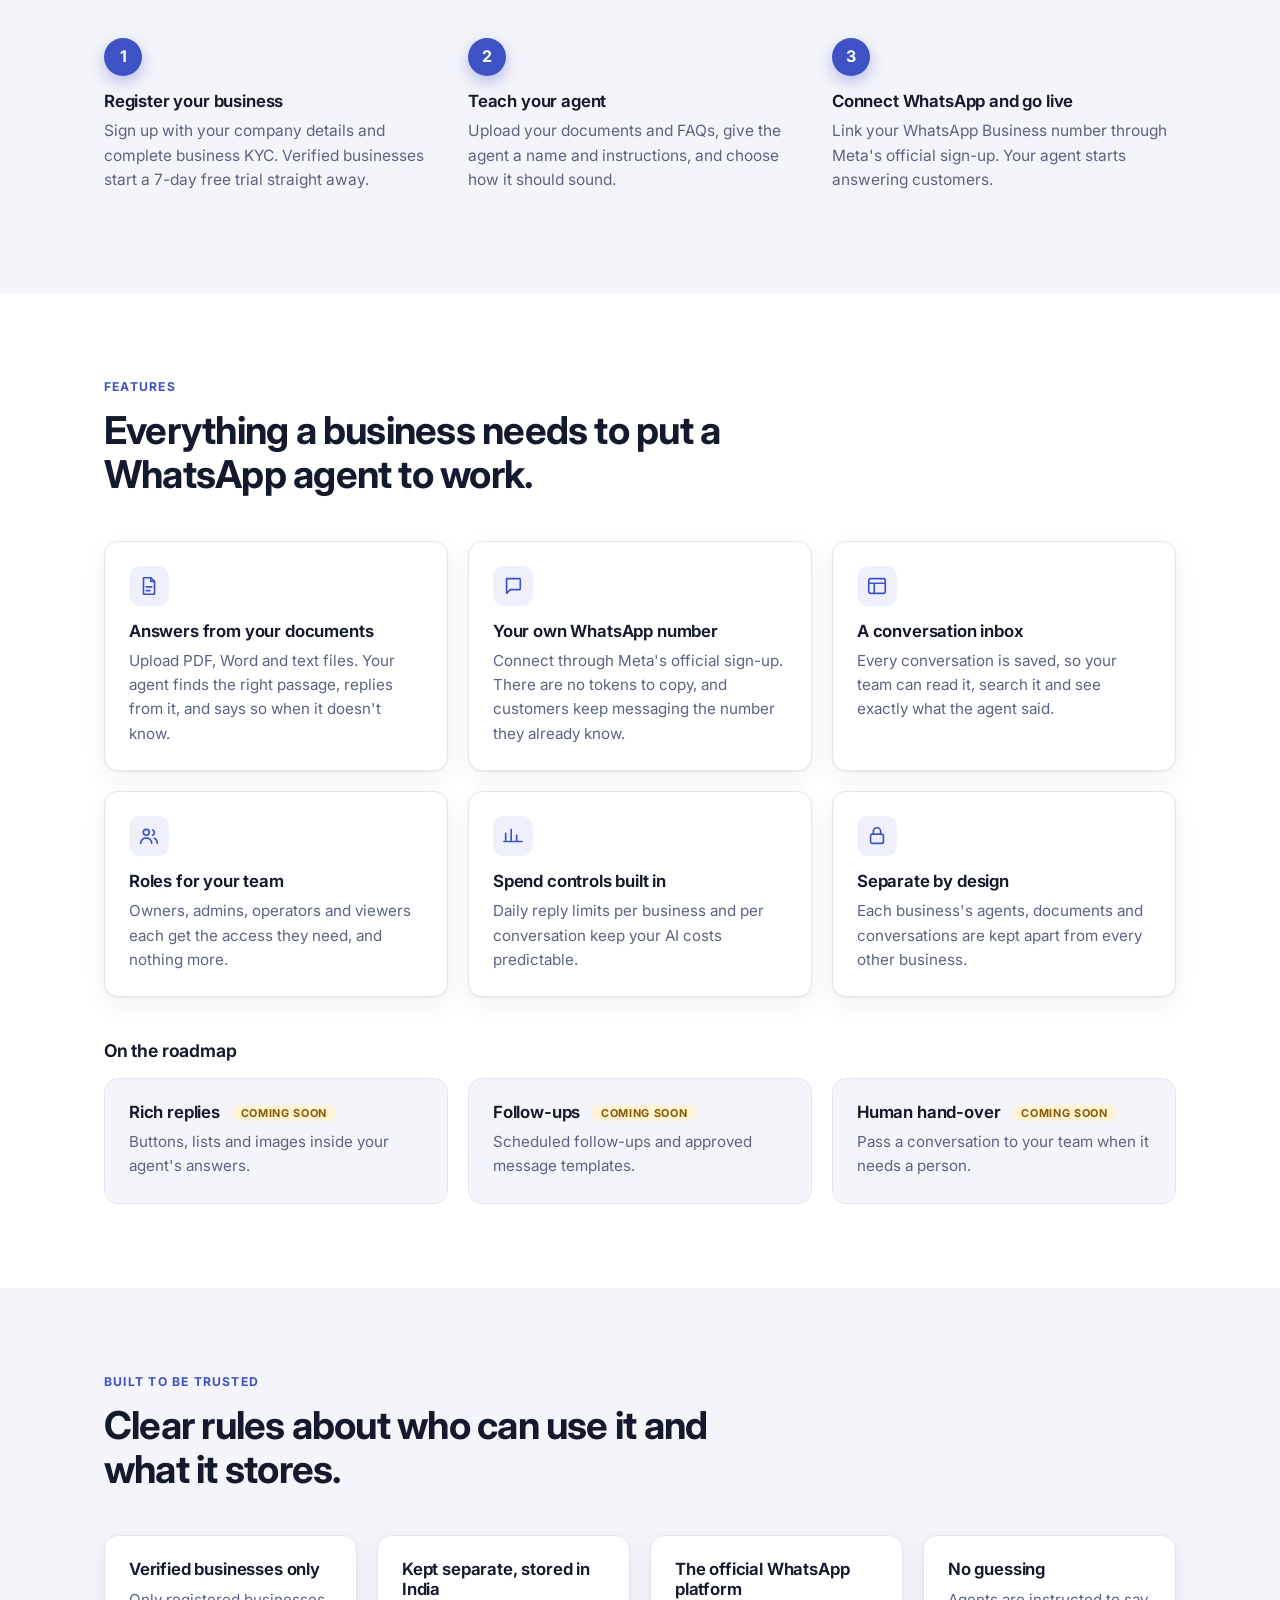
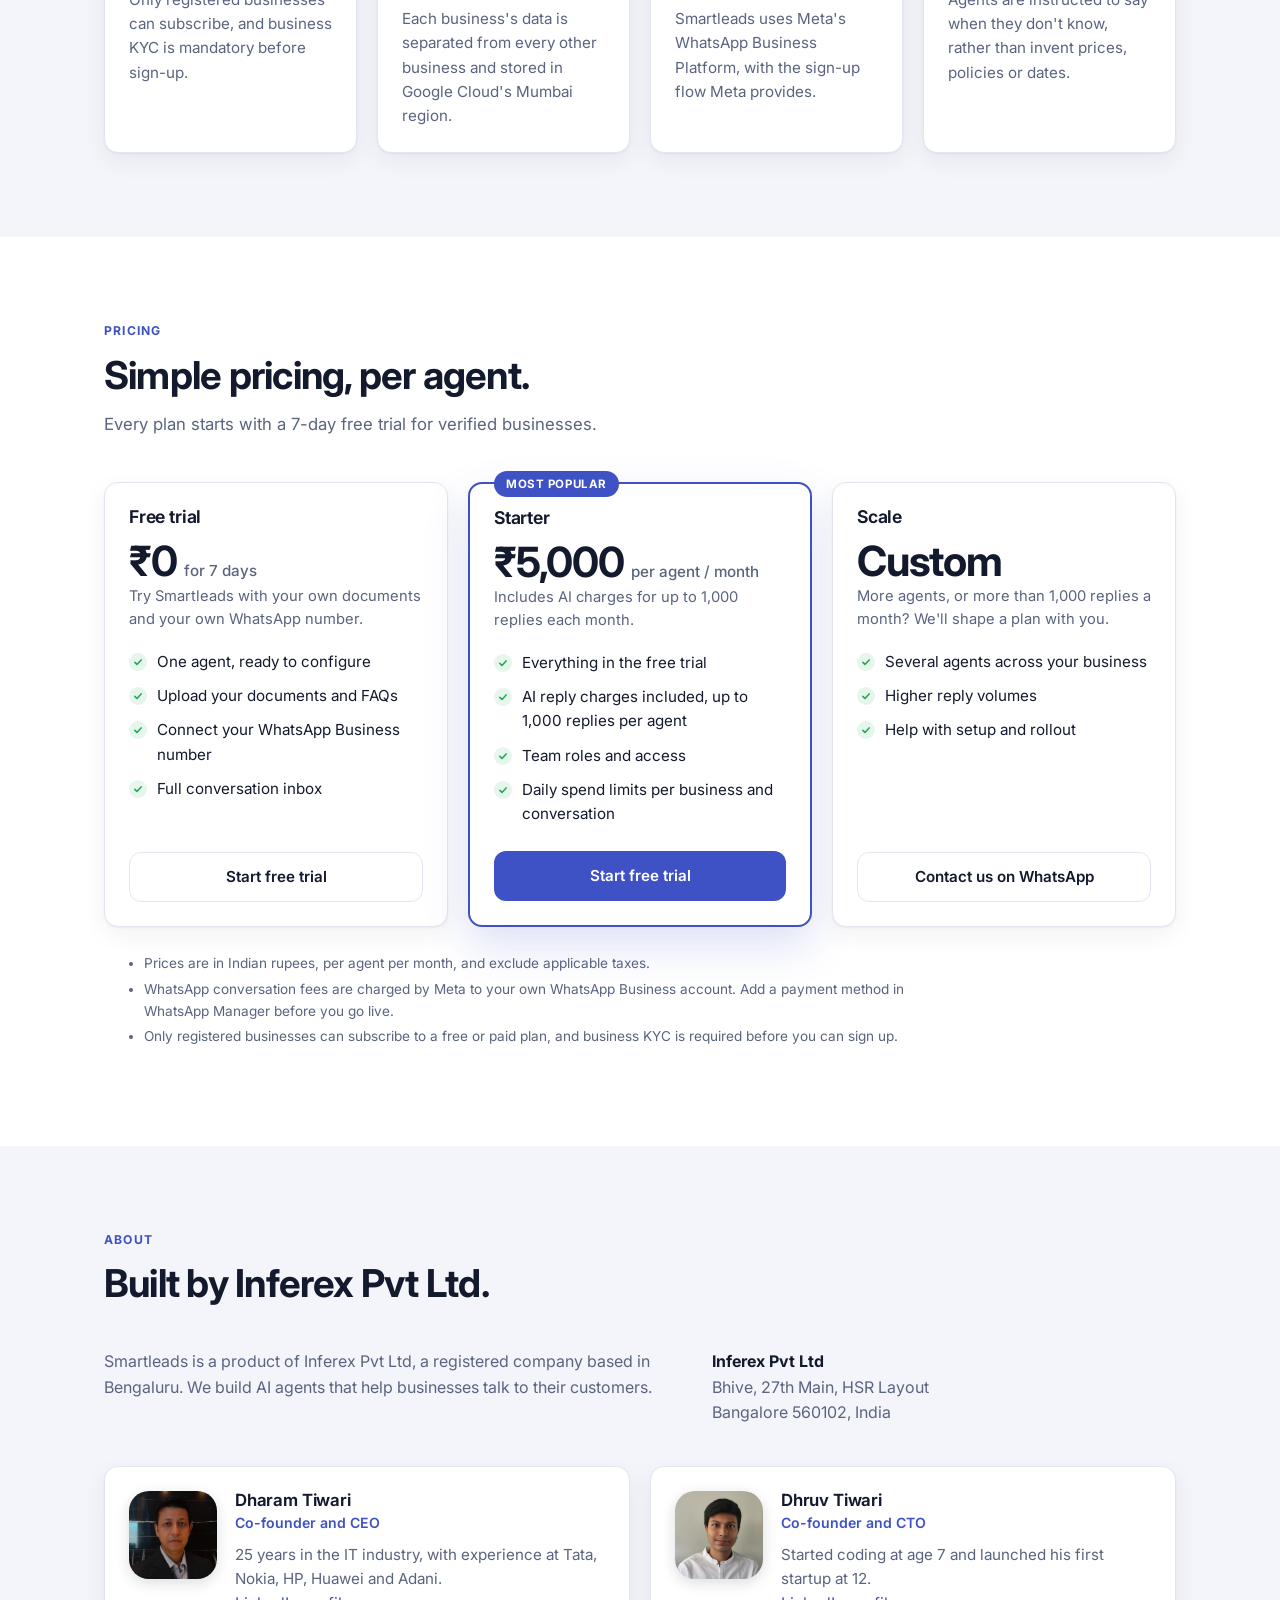
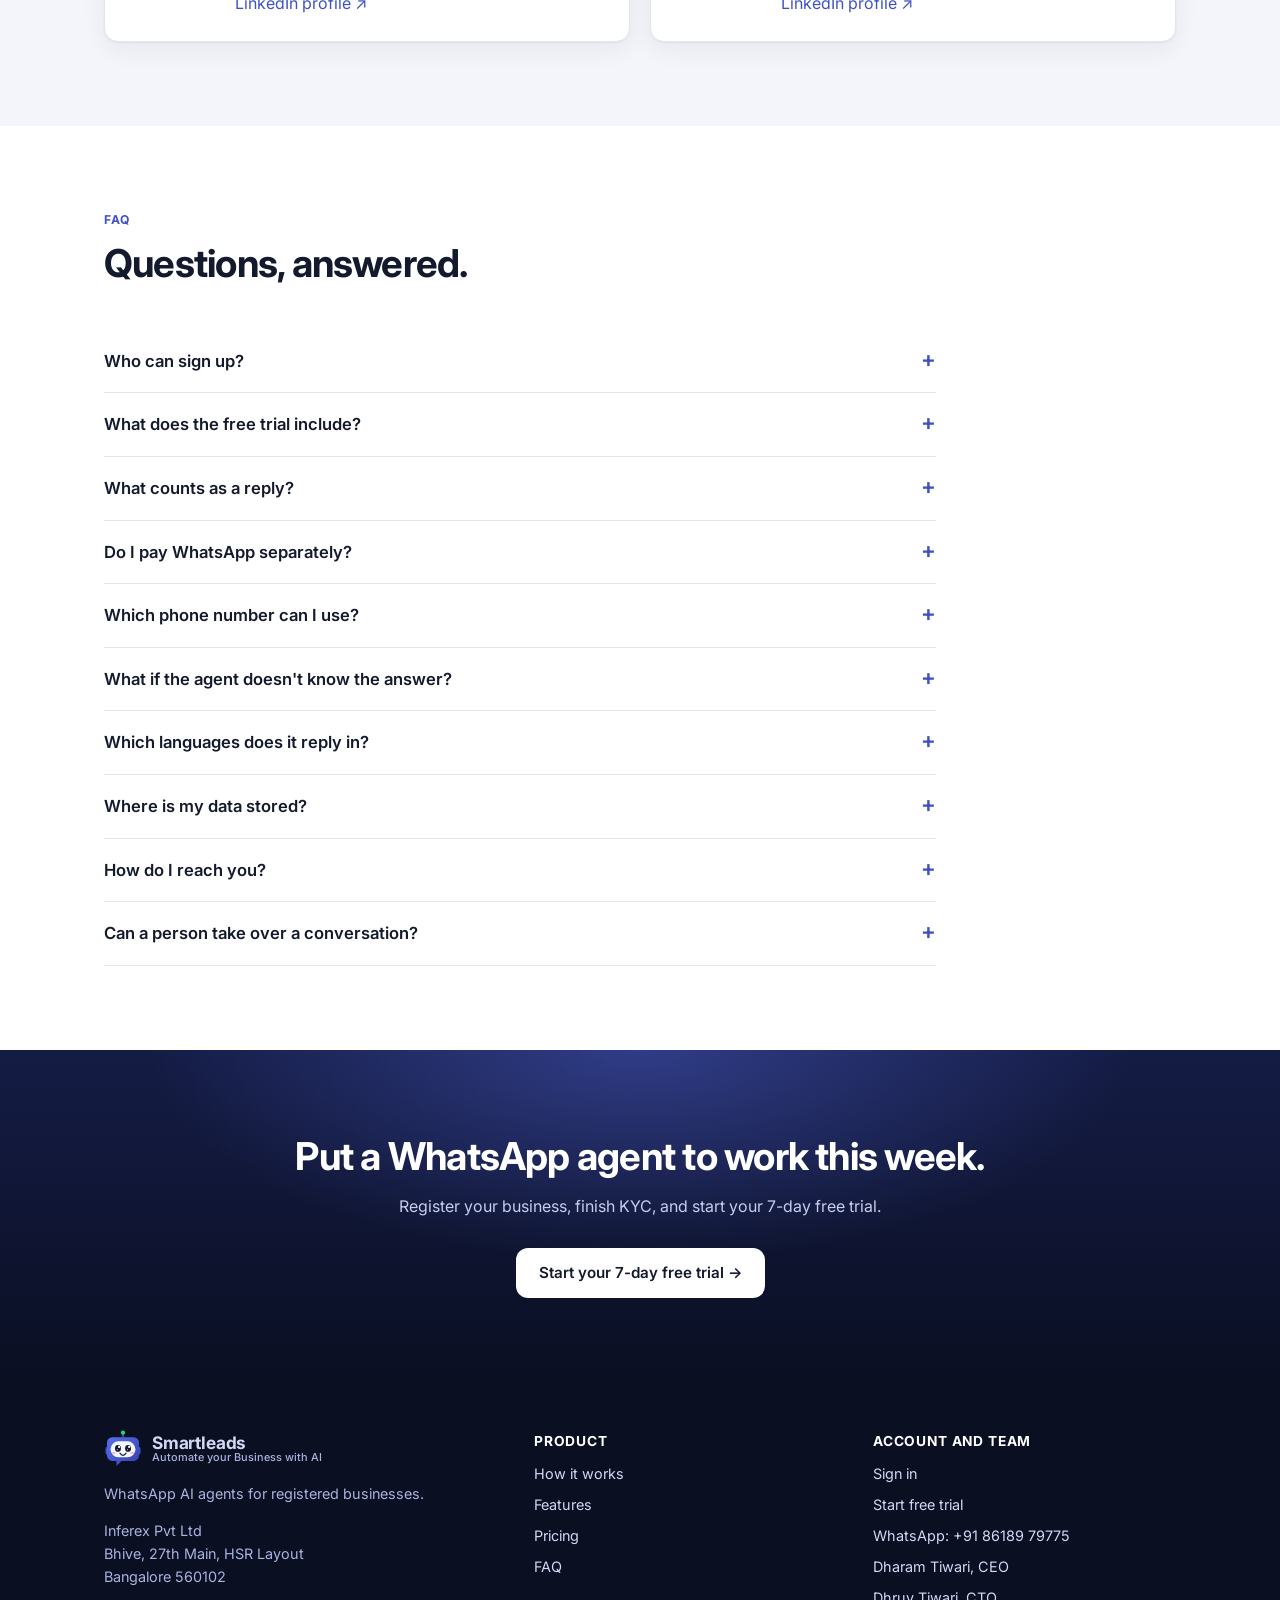
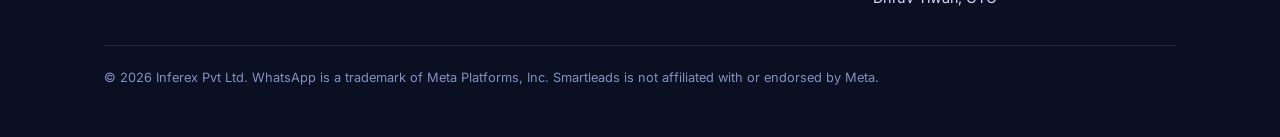
==== commit 06d804ea: "tagline" ====
--- a/index.html
+++ b/index.html
@@ -38,9 +38,9 @@
 
   <header class="site-header">
     <div class="wrap nav">
-      <a class="logo" href="/" aria-label="Smartleads by Inferex, home">
+      <a class="logo" href="/" aria-label="Smartleads, Automate your Business with AI, home">
         <img src="/assets/logo.svg" alt="" width="38" height="38">
-        <span class="logo-text"><strong>Smartleads</strong><small>by Inferex</small></span>
+        <span class="logo-text"><strong>Smartleads</strong><small>Automate your Business with AI</small></span>
       </a>
       <nav class="nav-links" id="nav-links" aria-label="Main">
         <a href="#how">How it works</a>
@@ -315,7 +315,7 @@
     <div class="wrap">
       <div class="footer-grid">
         <div>
-          <a class="logo" href="/" aria-label="Smartleads by Inferex, home"><img src="/assets/logo.svg" alt="" width="38" height="38"><span class="logo-text"><strong>Smartleads</strong><small>by Inferex</small></span></a>
+          <a class="logo" href="/" aria-label="Smartleads, Automate your Business with AI, home"><img src="/assets/logo.svg" alt="" width="38" height="38"><span class="logo-text"><strong>Smartleads</strong><small>Automate your Business with AI</small></span></a>
           <p>WhatsApp AI agents for registered businesses.</p>
           <address>Inferex Pvt Ltd<br>Bhive, 27th Main, HSR Layout<br>Bangalore 560102</address>
         </div>
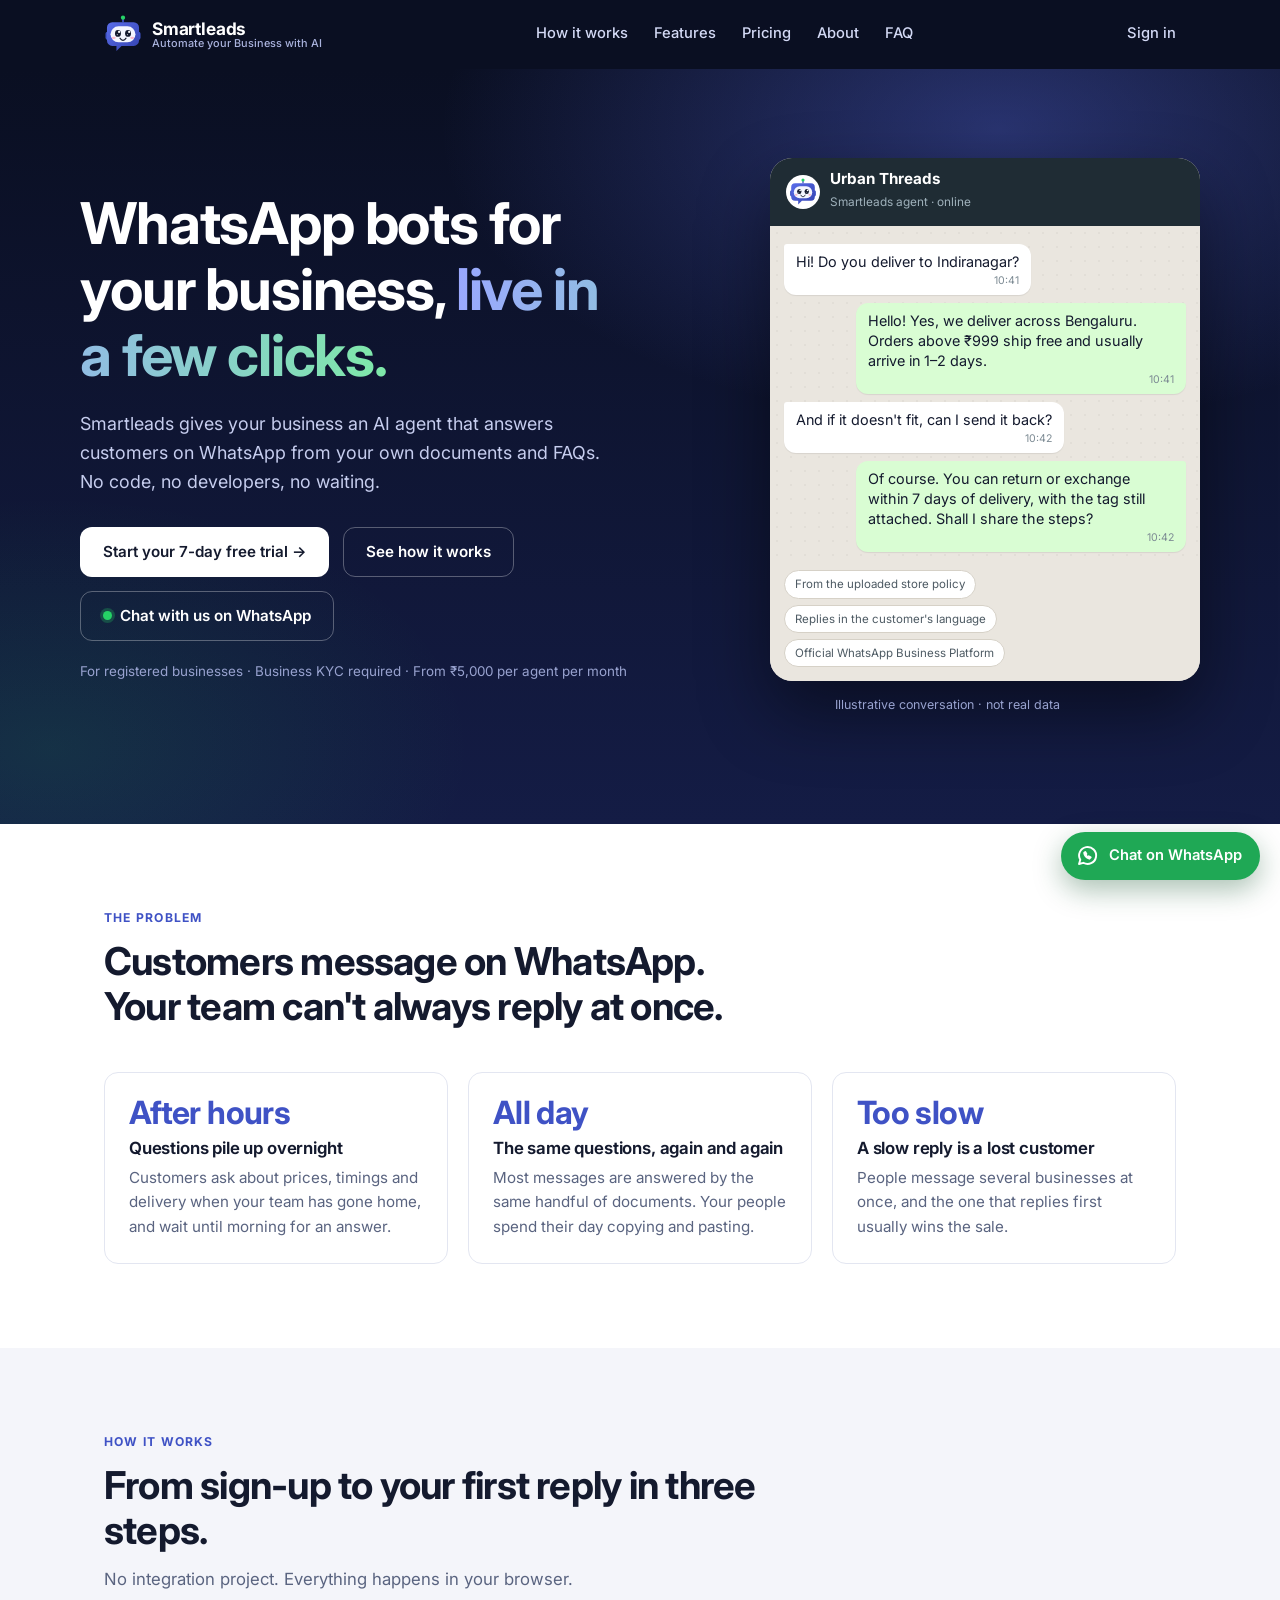
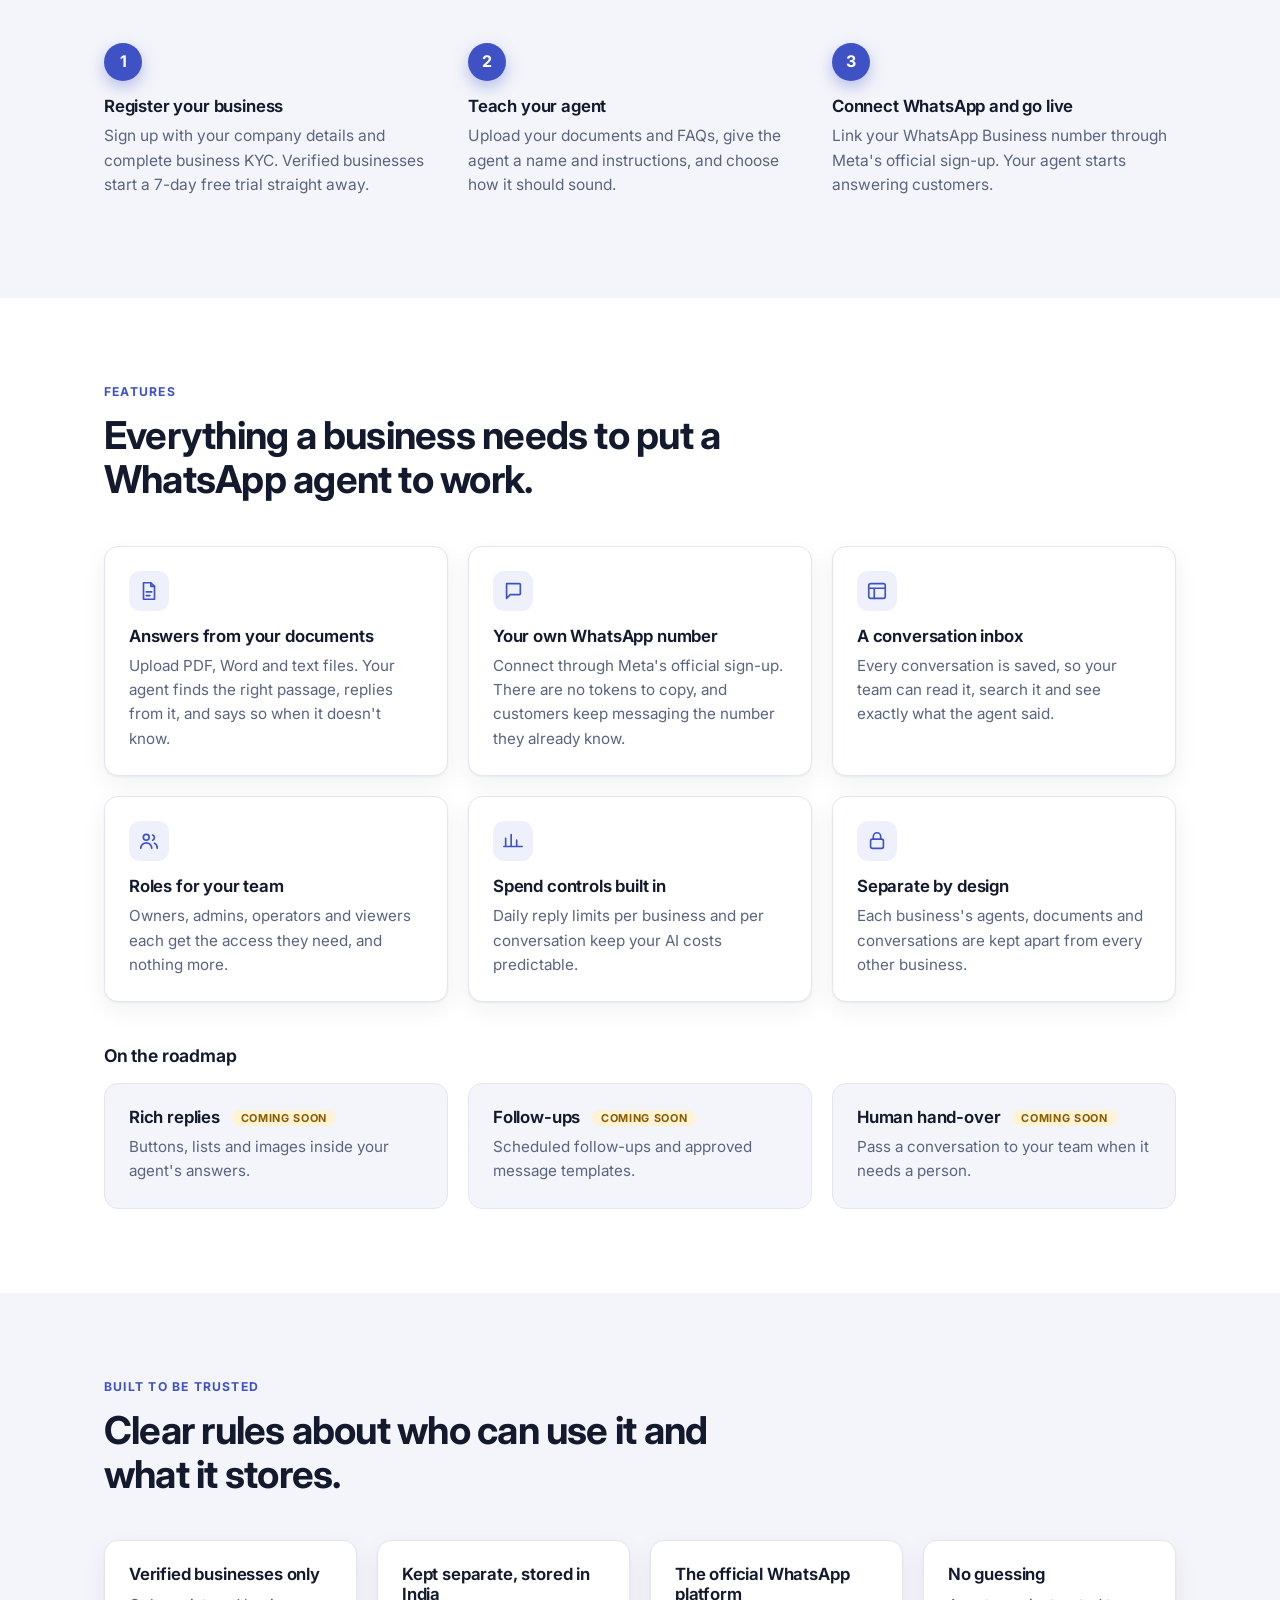
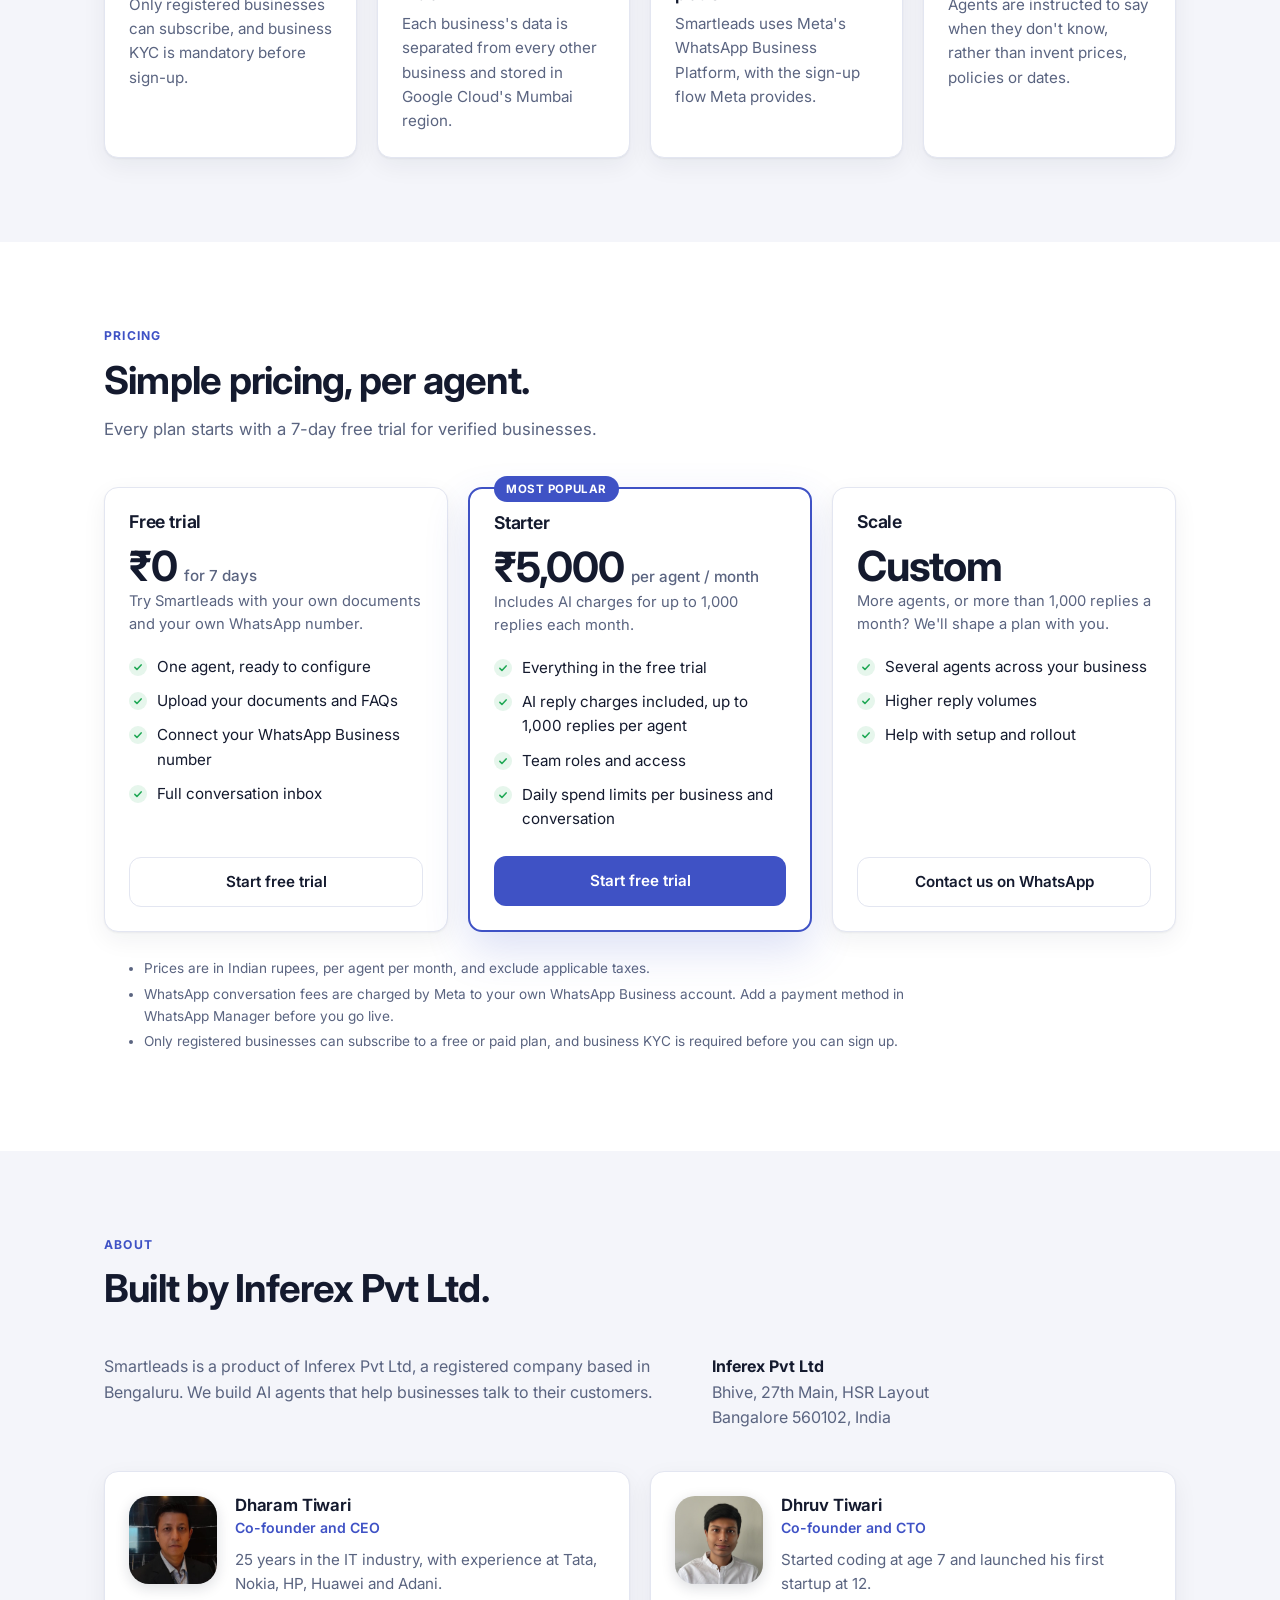
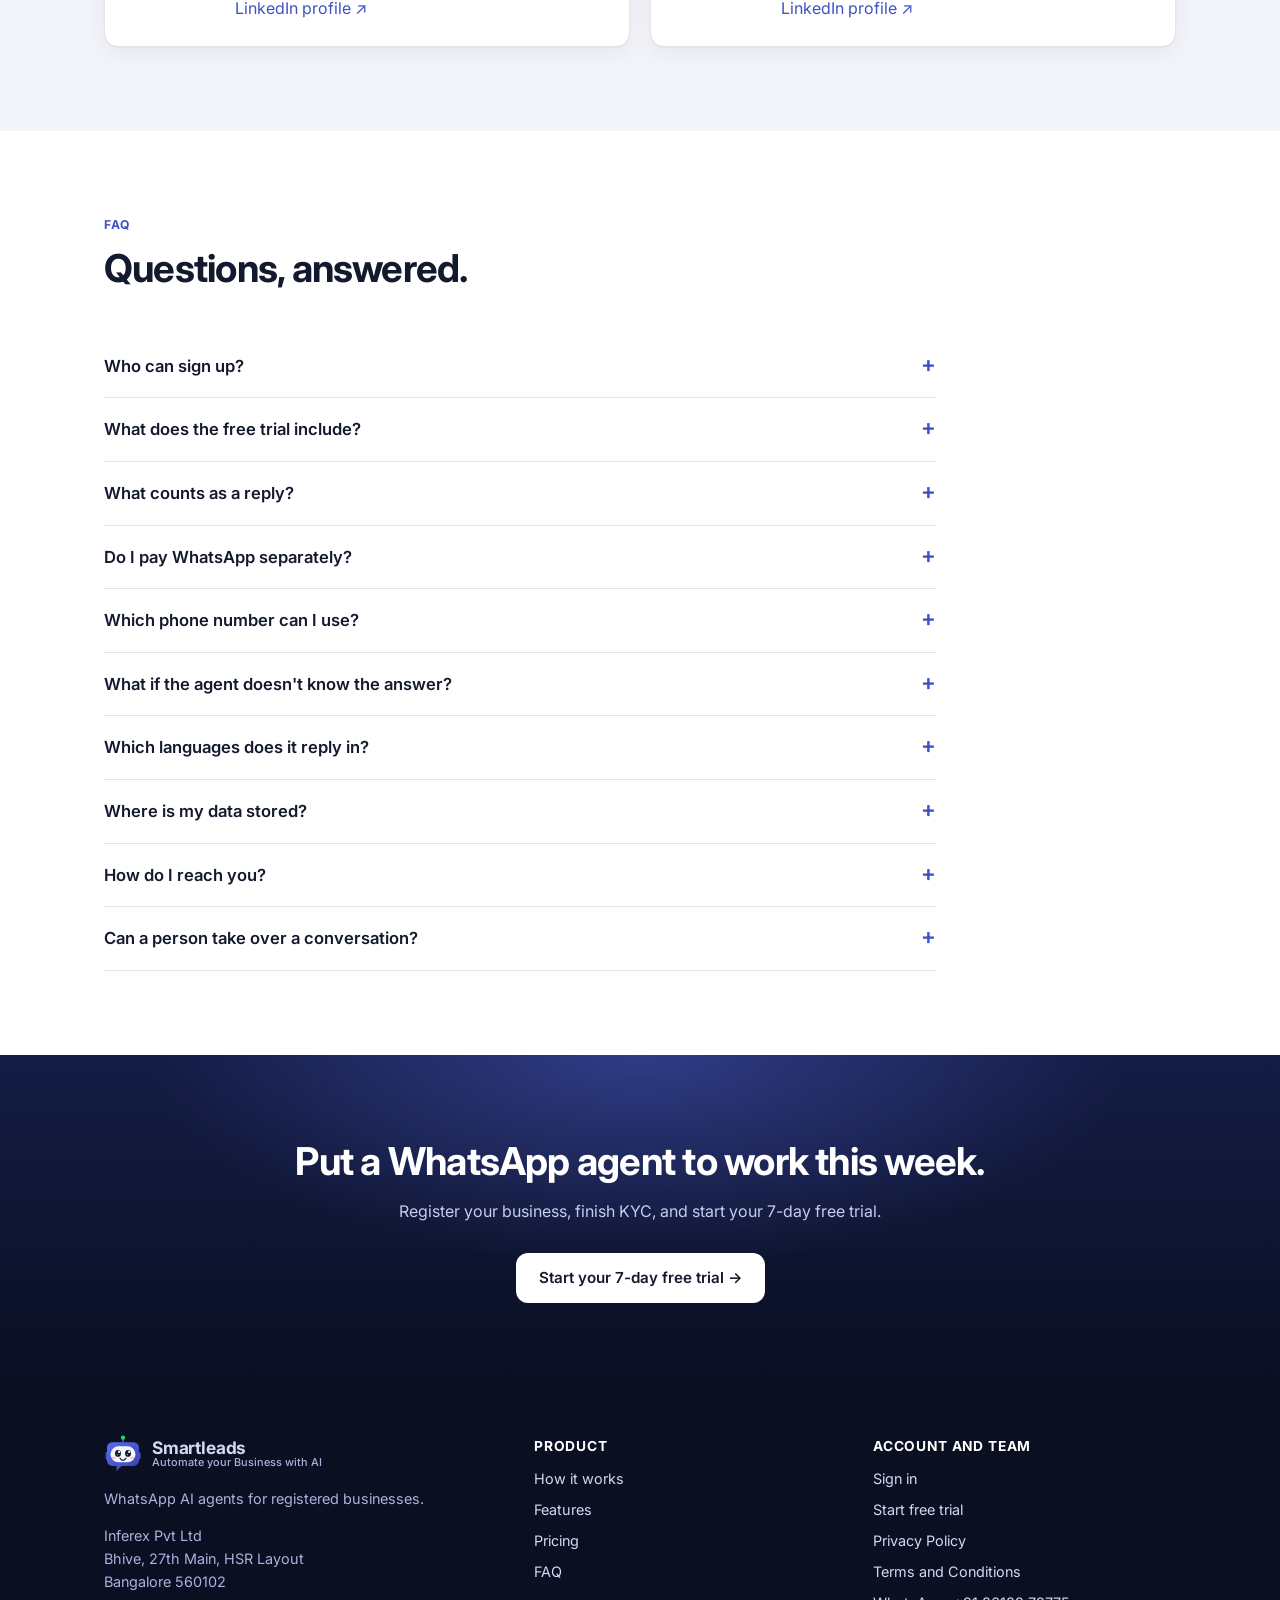
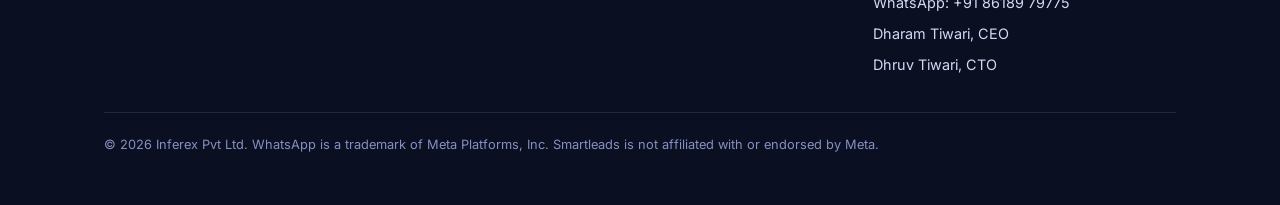
==== commit 7b98a55f: "privacy policy" ====
--- a/index.html
+++ b/index.html
@@ -333,6 +333,8 @@
           <ul>
             <li><a href="https://platform.smartleads.in/login">Sign in</a></li>
             <li><a href="https://platform.smartleads.in/register">Start free trial</a></li>
+            <li><a href="/privacy">Privacy Policy</a></li>
+            <li><a href="/terms">Terms and Conditions</a></li>
             <li><a href="https://wa.me/918618979775?text=Hi%2C%20I%27d%20like%20to%20know%20more%20about%20Smartleads." target="_blank" rel="noopener noreferrer">WhatsApp: +91 86189 79775</a></li>
             <li><a href="https://www.linkedin.com/in/dharamtiwari/" target="_blank" rel="noopener noreferrer">Dharam Tiwari, CEO</a></li>
             <li><a href="https://www.linkedin.com/in/dhruv-tiwari-dev/" target="_blank" rel="noopener noreferrer">Dhruv Tiwari, CTO</a></li>
--- a/styles.css
+++ b/styles.css
@@ -36,7 +36,8 @@
 :focus-visible { outline: 3px solid #8a98ff; outline-offset: 2px; border-radius: 6px; }
 
 /* Header */
-.site-header { position: sticky; top: 0; z-index: 50; background: rgba(10, 15, 34, 0.82); backdrop-filter: blur(12px); -webkit-backdrop-filter: blur(12px); border-bottom: 1px solid rgba(255, 255, 255, 0.08); }
+.site-header { position: sticky; top: 0; z-index: 50; background: var(--navy-1); border-bottom: 1px solid transparent; transition: background 0.2s ease, border-color 0.2s ease; }
+.site-header.is-scrolled { background: rgba(10, 15, 34, 0.94); backdrop-filter: blur(12px); -webkit-backdrop-filter: blur(12px); border-bottom-color: rgba(255, 255, 255, 0.08); }
 .nav { display: flex; align-items: center; justify-content: space-between; gap: 20px; height: 68px; }
 .logo { display: flex; align-items: center; gap: 10px; color: #fff; text-decoration: none; }
 .logo:hover { text-decoration: none; }
@@ -67,7 +68,7 @@
 
 /* Hero */
 .hero { position: relative; overflow: hidden; color: #fff; background: radial-gradient(900px 480px at 78% 8%, rgba(90, 109, 234, 0.38), transparent 62%), radial-gradient(700px 420px at 4% 90%, rgba(37, 211, 102, 0.12), transparent 60%), linear-gradient(180deg, var(--navy-1) 0%, var(--navy-2) 100%); }
-.hero-grid { display: grid; grid-template-columns: 1.05fr 0.95fr; gap: 56px; align-items: center; padding: 84px 0 96px; }
+.hero-grid { display: grid; grid-template-columns: 1.05fr 0.95fr; gap: 56px; align-items: center; padding: 89px 0 96px; }
 .pill { display: inline-flex; align-items: center; gap: 8px; font-size: 0.74rem; font-weight: 650; letter-spacing: 0.08em; text-transform: uppercase; padding: 6px 14px; border-radius: 999px; background: rgba(37, 211, 102, 0.12); color: #7ee9a8; border: 1px solid rgba(37, 211, 102, 0.3); margin-bottom: 22px; }
 .pill::before { content: ""; width: 7px; height: 7px; border-radius: 50%; background: var(--wa-green); box-shadow: 0 0 0 4px rgba(37, 211, 102, 0.2); }
 .hero p.lead { color: #c6cdee; font-size: 1.12rem; max-width: 33rem; margin: 22px 0 30px; }
@@ -193,6 +194,27 @@
 .bio { margin: 0 0 10px; }
 .footer address { font-style: normal; }
 
+/* Legal pages */
+.legal-page { background: var(--white); }
+.legal-page .site-header { background: var(--navy-1); border-bottom-color: rgba(255, 255, 255, 0.08); }
+.legal-nav { display: flex; align-items: center; gap: 24px; }
+.legal-nav a { color: #d3d9f5; font-size: 0.92rem; font-weight: 500; }
+.legal-content { padding: 64px 0 88px; }
+.legal-content .wrap { max-width: 850px; }
+.legal-content h1 { color: var(--ink); font-size: clamp(2.2rem, 5vw, 3.2rem); margin-bottom: 8px; }
+.legal-content h2 { color: var(--ink); font-size: 1.28rem; margin: 38px 0 12px; }
+.legal-content p, .legal-content li { color: #424b65; }
+.legal-content ul { padding-left: 1.3rem; }
+.legal-content li { margin: 8px 0; }
+.legal-updated { color: var(--muted) !important; font-size: 0.9rem; margin: 0 0 30px; }
+.legal-related { margin-top: 38px; font-weight: 600; }
+.legal-footer { display: flex; justify-content: space-between; gap: 16px; flex-wrap: wrap; }
+@media (max-width: 600px) {
+  .legal-content { padding: 44px 0 64px; }
+  .legal-nav { gap: 14px; }
+  .legal-nav a { font-size: 0.8rem; }
+}
+
 /* WhatsApp entry points */
 .btn.wa::before { content: ""; width: 9px; height: 9px; border-radius: 50%; background: var(--wa-green); box-shadow: 0 0 0 3px rgba(37, 211, 102, 0.25); }
 .wa-float { position: fixed; right: 20px; bottom: 20px; z-index: 60; display: inline-flex; align-items: center; gap: 10px; background: #1fa855; color: #fff; padding: 12px 18px 12px 14px; border-radius: 999px; font-weight: 600; font-size: 0.92rem; box-shadow: 0 10px 28px rgba(15, 80, 40, 0.35); }
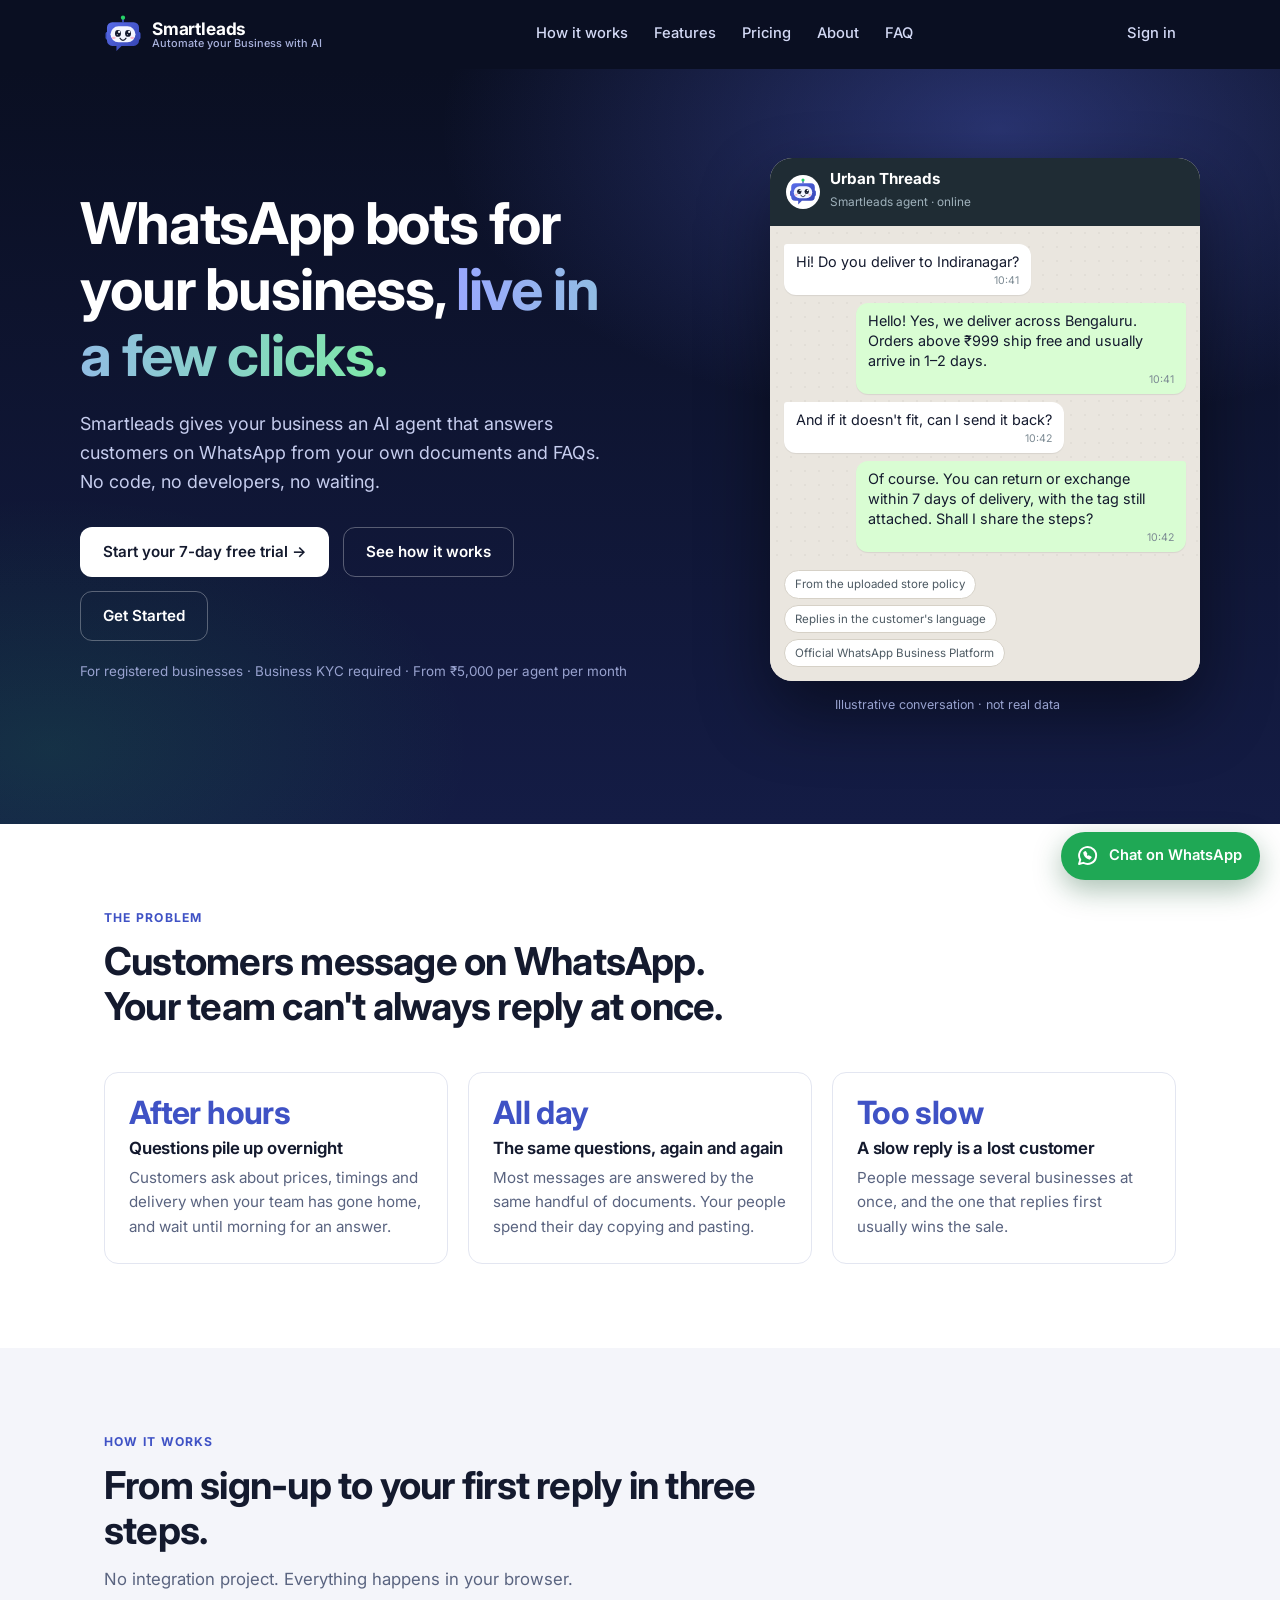
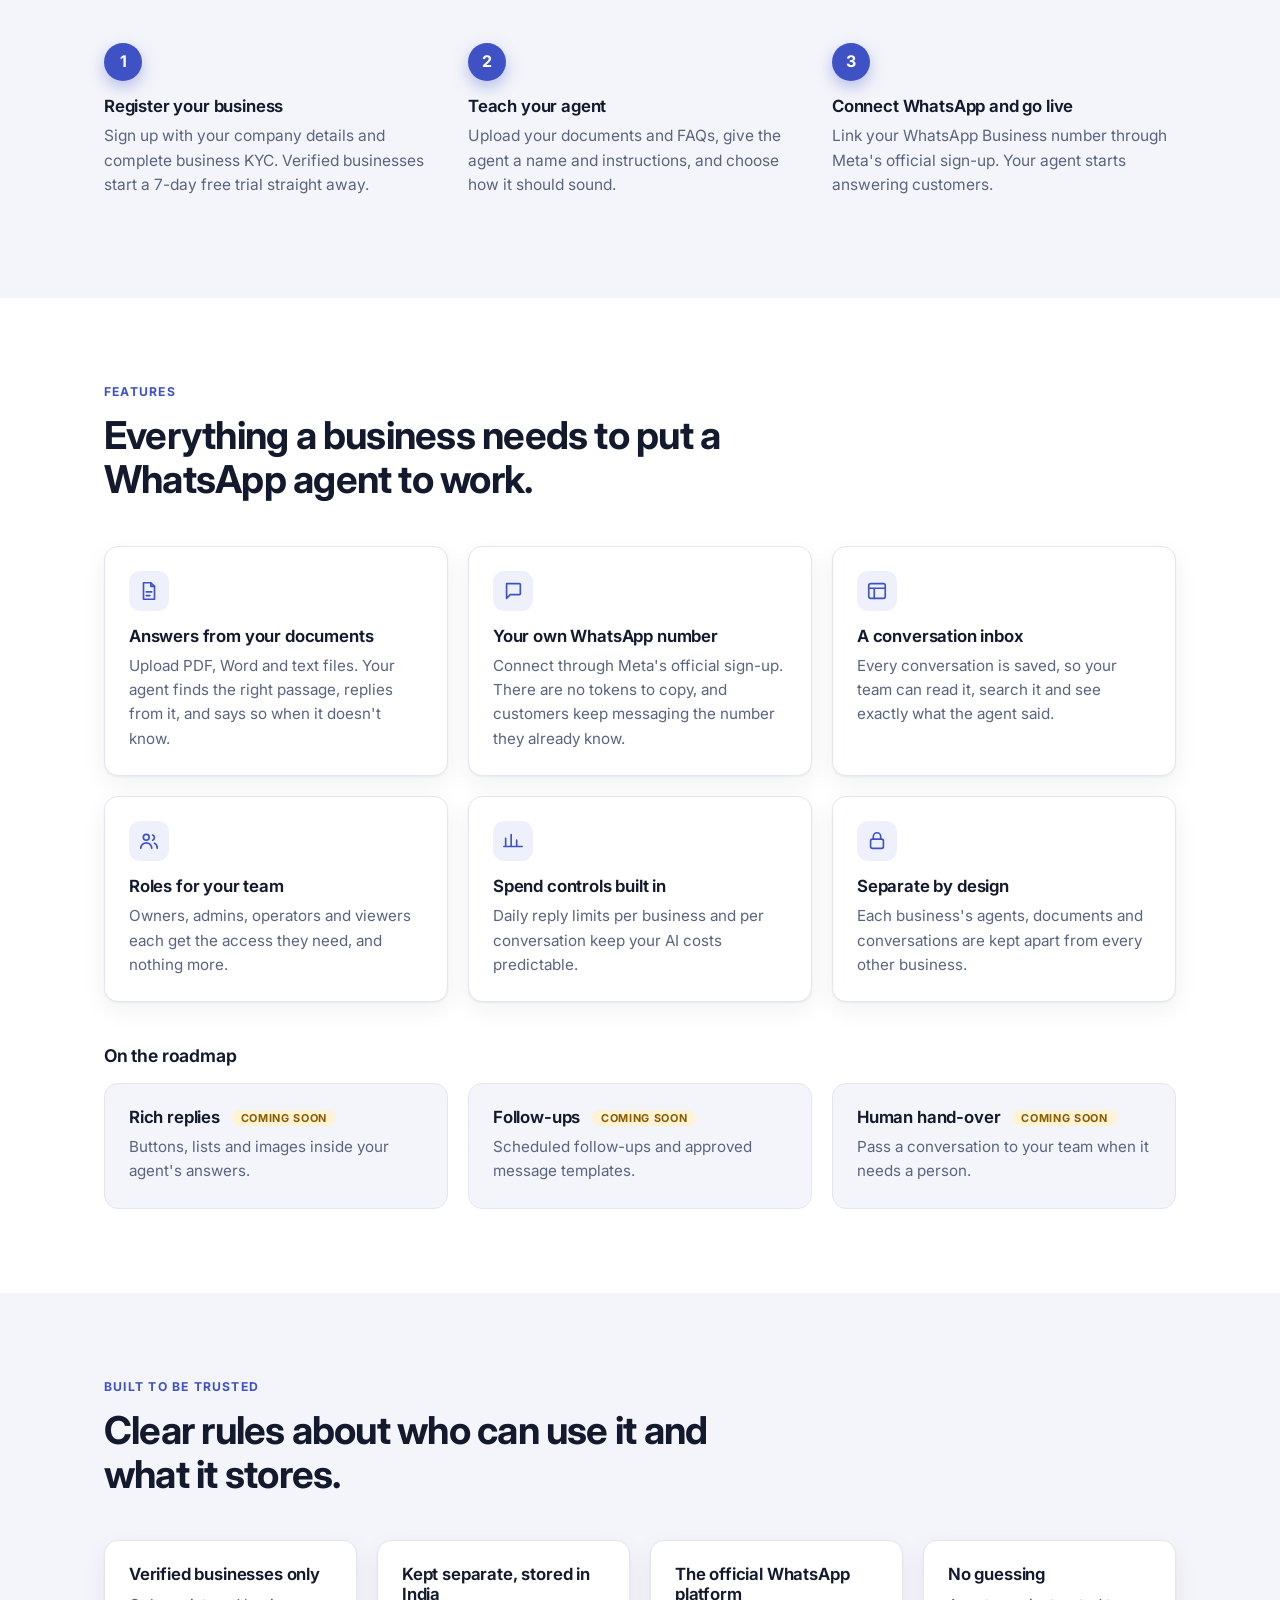
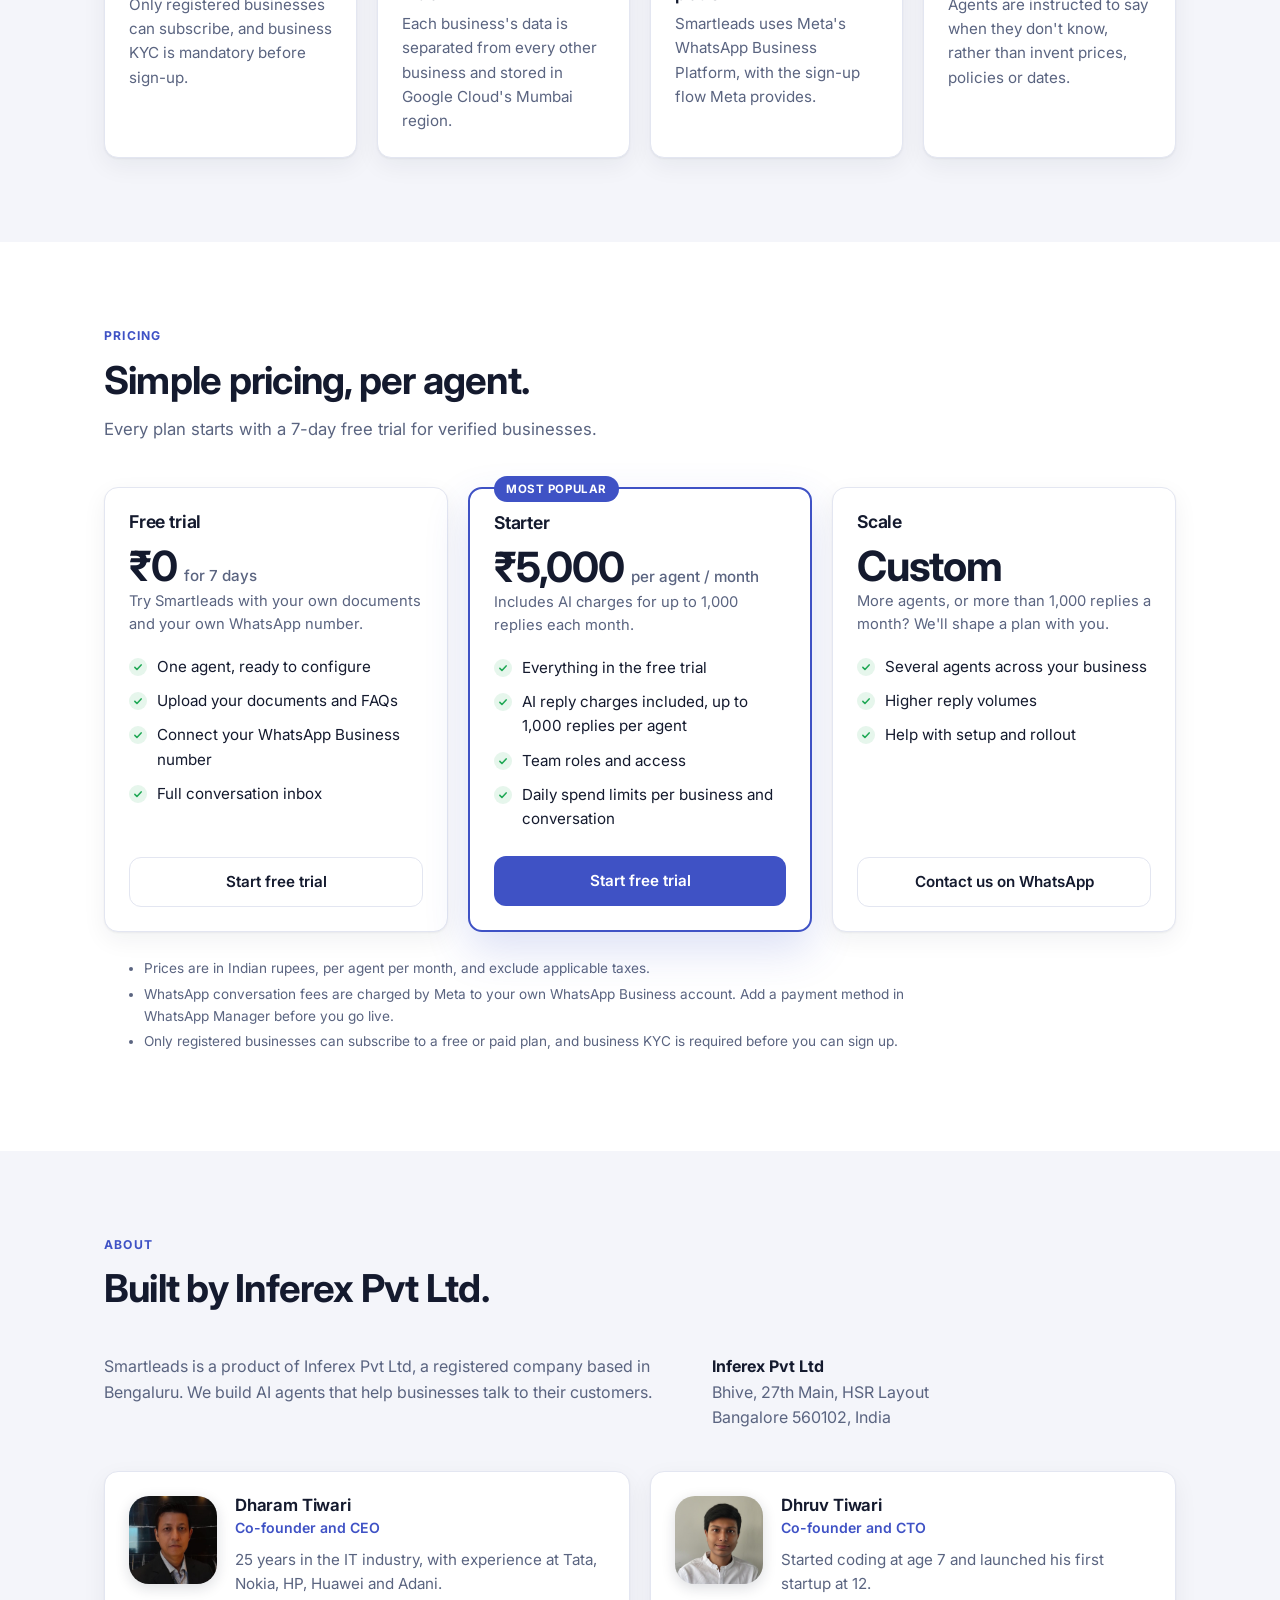
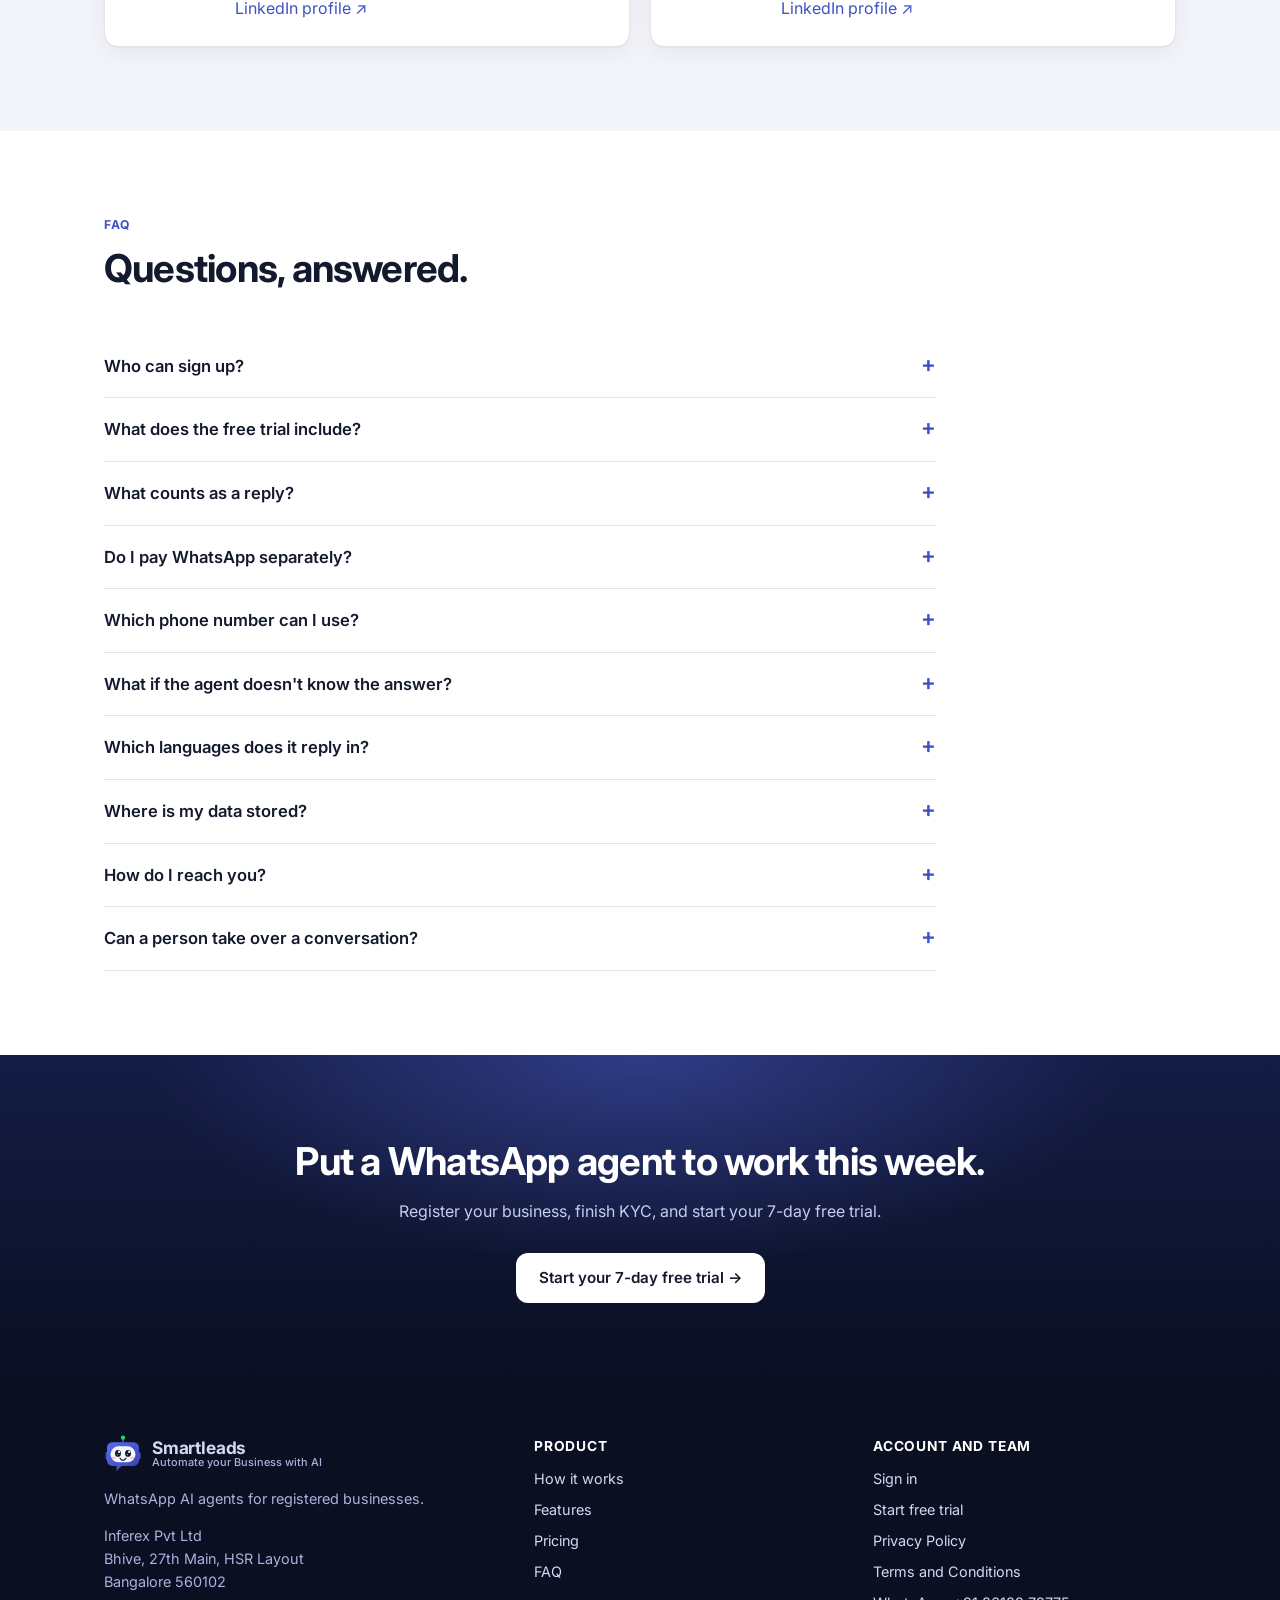
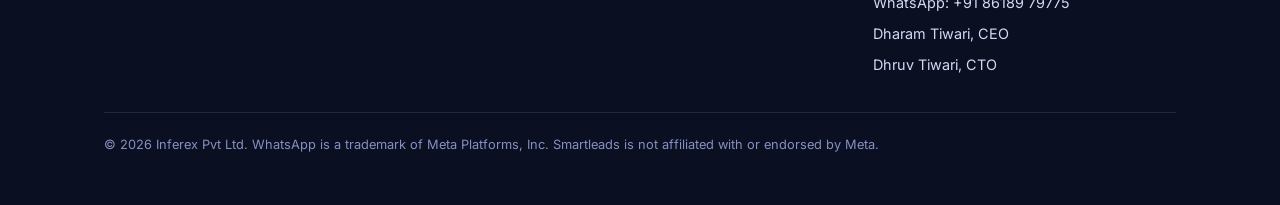
==== commit 7b7b4ee5: "get started" ====
--- a/index.html
+++ b/index.html
@@ -52,7 +52,8 @@
       <div class="nav-cta">
         <a class="signin" href="https://platform.smartleads.in/login">Sign in</a>
         <button class="menu-btn" id="menu-btn" aria-label="Open navigation menu" aria-expanded="false" aria-controls="nav-links">
-          <svg viewBox="0 0 24 24" aria-hidden="true" focusable="false"><path d="M4 6h16M4 12h16M4 18h16" /></svg>
+          <svg class="menu-icon" viewBox="0 0 24 24" aria-hidden="true" focusable="false"><path d="M4 6h16M4 12h16M4 18h16" /></svg>
+          <svg class="close-icon" viewBox="0 0 24 24" aria-hidden="true" focusable="false"><path d="m6 6 12 12M18 6 6 18" /></svg>
         </button>
       </div>
     </div>
@@ -68,7 +69,7 @@
           <div class="hero-actions">
             <a class="btn light" href="https://platform.smartleads.in/register">Start your 7-day free trial →</a>
             <a class="btn ghost" href="#how">See how it works</a>
-            <a class="btn ghost wa" href="https://wa.me/918618979775?text=Hi%2C%20I%27d%20like%20to%20know%20more%20about%20Smartleads." target="_blank" rel="noopener noreferrer">Chat with us on WhatsApp</a>
+            <a class="btn ghost" href="https://platform.smartleads.in/new-business">Get Started</a>
           </div>
           <p class="hero-note">For registered businesses · Business KYC required · From ₹5,000 per agent per month</p>
         </div>
--- a/styles.css
+++ b/styles.css
@@ -51,6 +51,8 @@
 .nav-cta { display: flex; align-items: center; gap: 18px; }
 .menu-btn { display: none; align-items: center; justify-content: center; width: 42px; height: 42px; background: none; border: 1px solid rgba(255, 255, 255, 0.25); color: #fff; border-radius: 10px; padding: 9px; cursor: pointer; }
 .menu-btn svg { display: block; width: 22px; height: 22px; fill: none; stroke: currentColor; stroke-width: 2; stroke-linecap: round; }
+.menu-btn .close-icon, .menu-btn[aria-expanded="true"] .menu-icon { display: none; }
+.menu-btn[aria-expanded="true"] .close-icon { display: block; }
 
 /* Buttons */
 .btn { display: inline-flex; align-items: center; justify-content: center; gap: 8px; font: inherit; font-weight: 600; font-size: 0.95rem; padding: 12px 22px; border-radius: 12px; border: 1px solid transparent; cursor: pointer; text-decoration: none; transition: transform 0.15s ease, box-shadow 0.15s ease, background 0.15s ease; white-space: nowrap; }
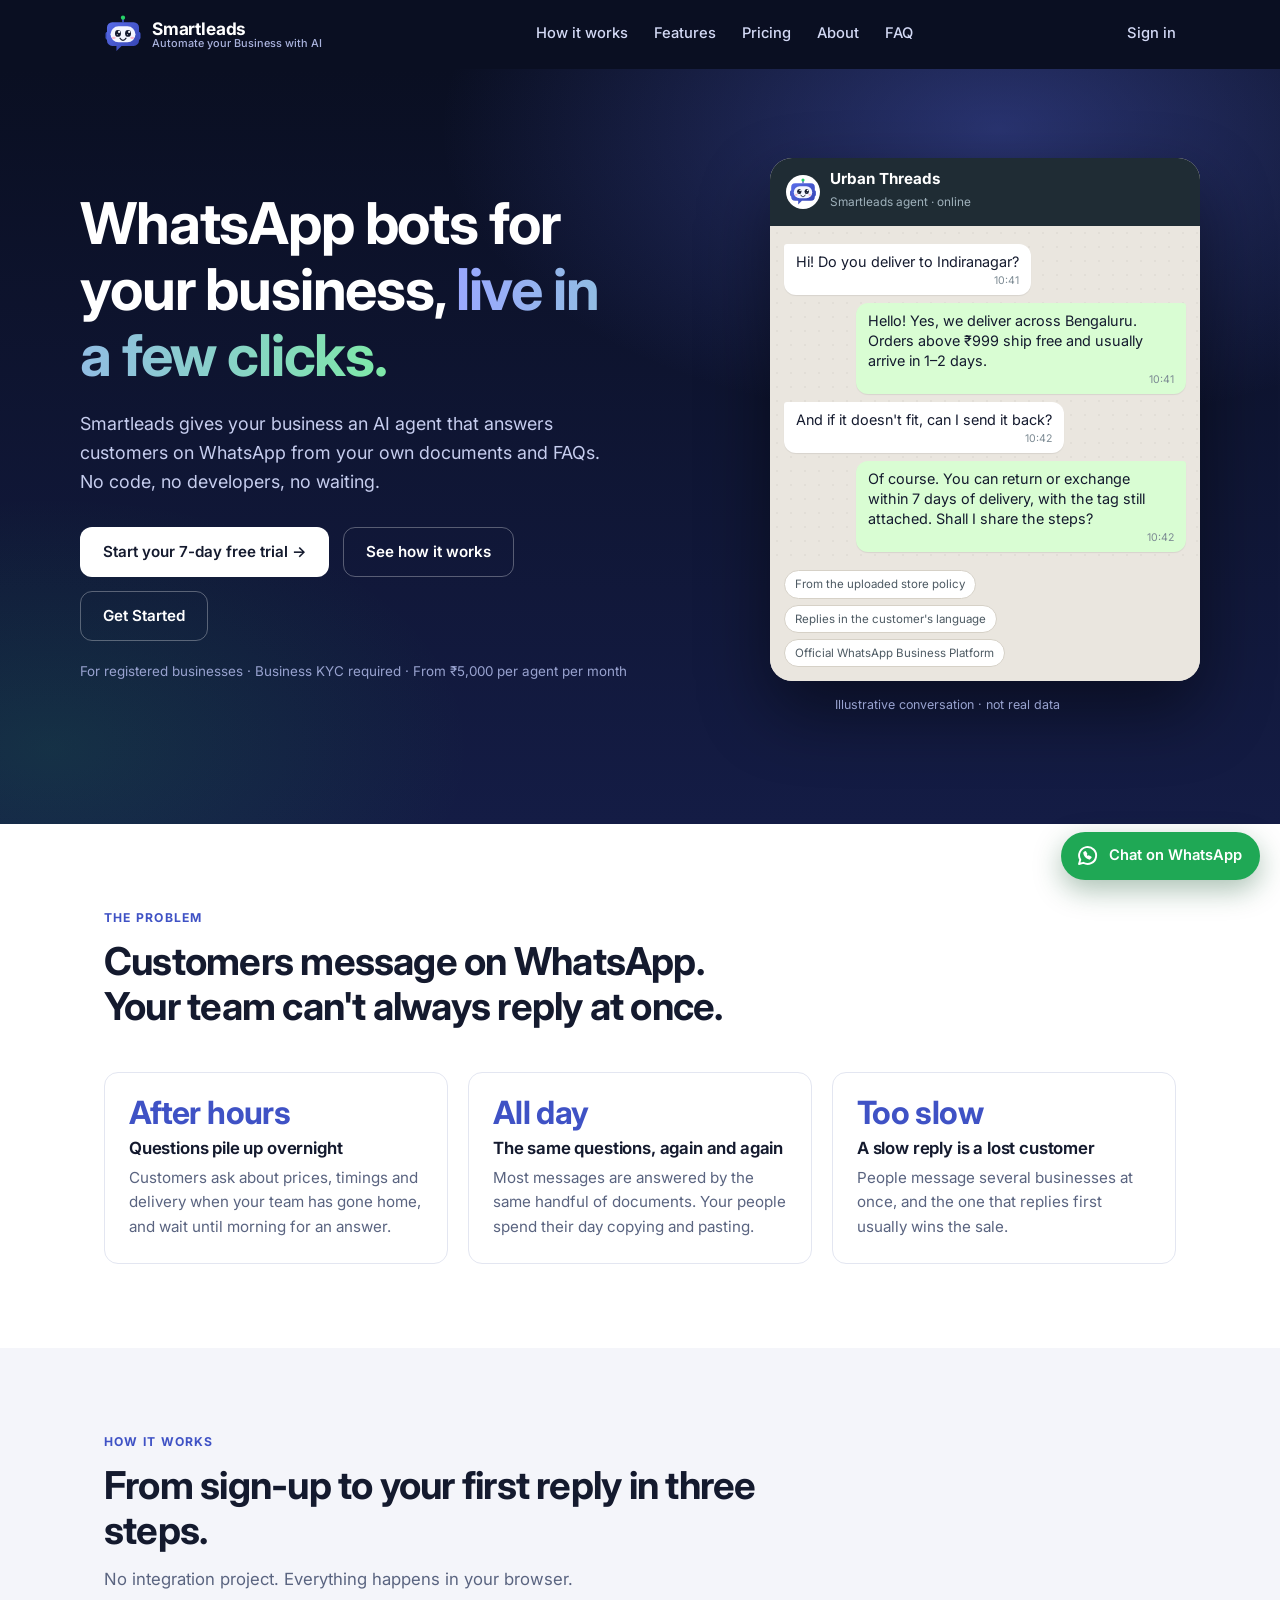
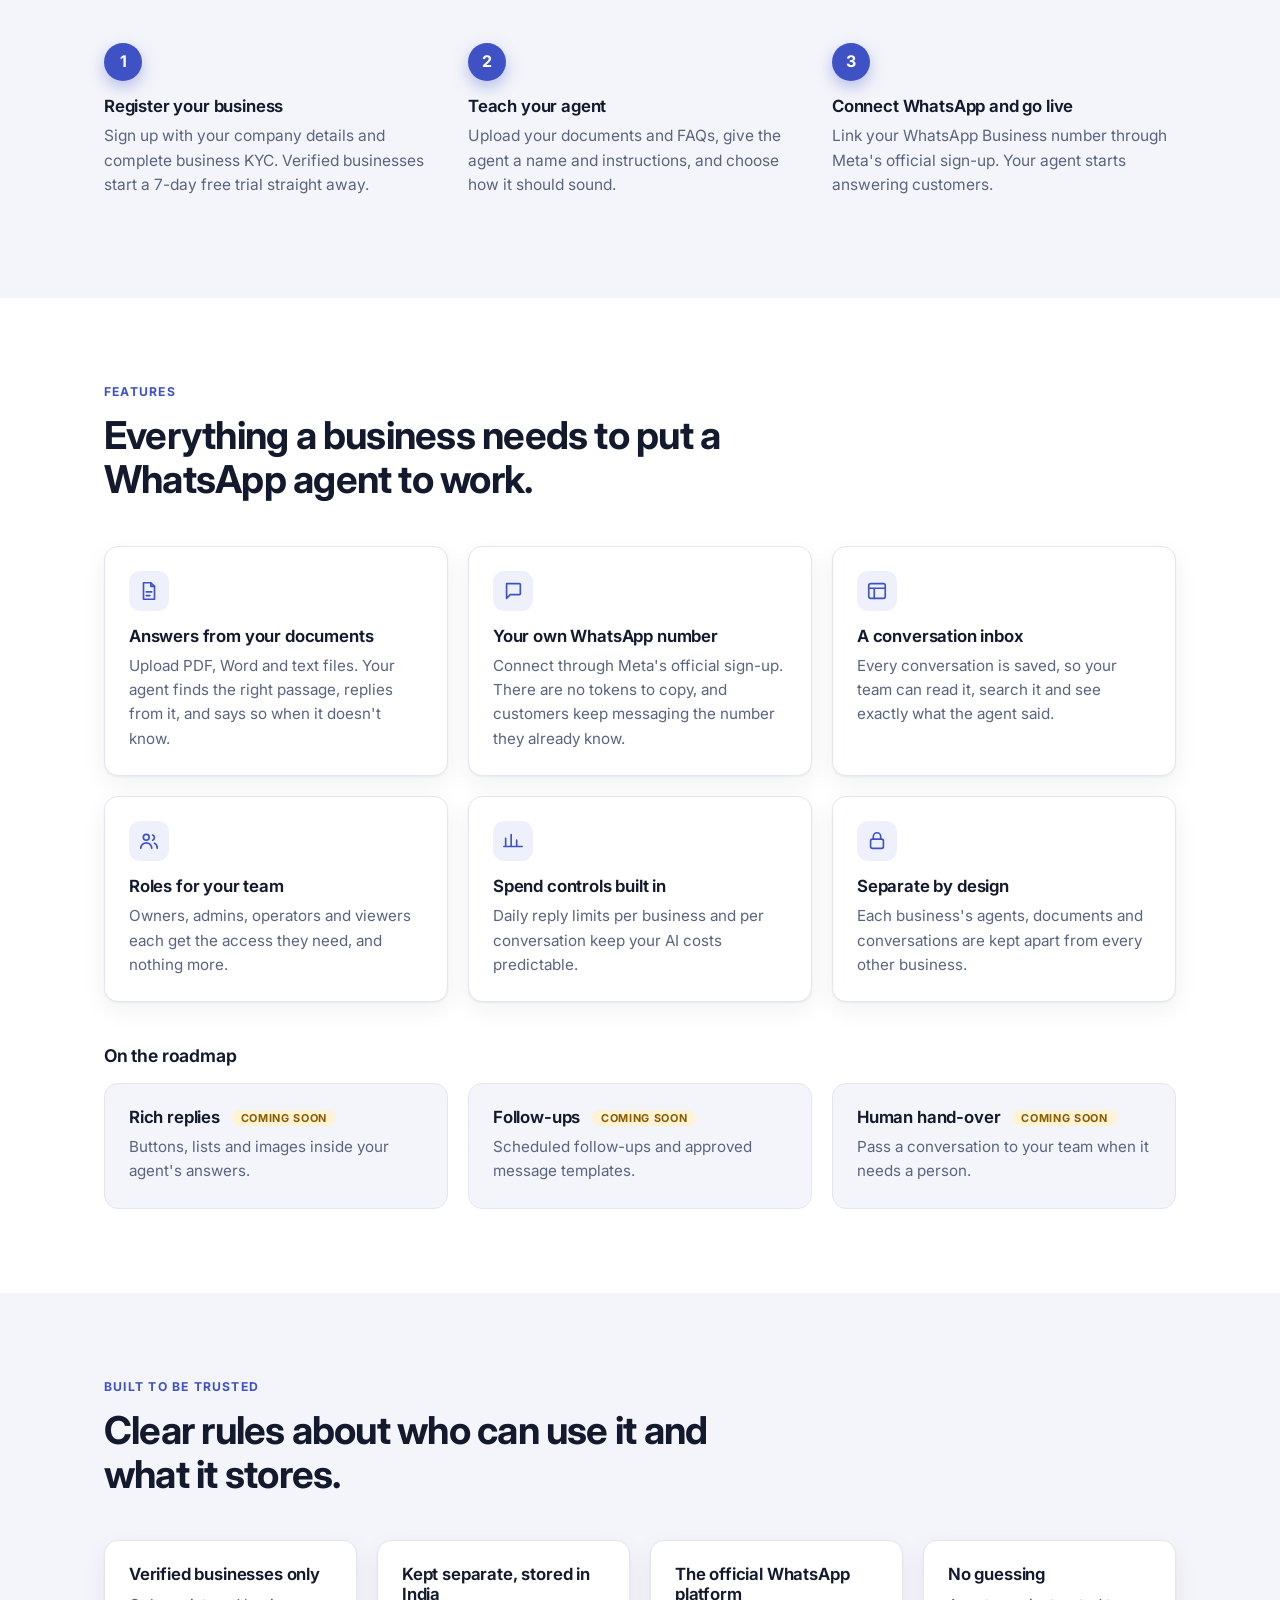
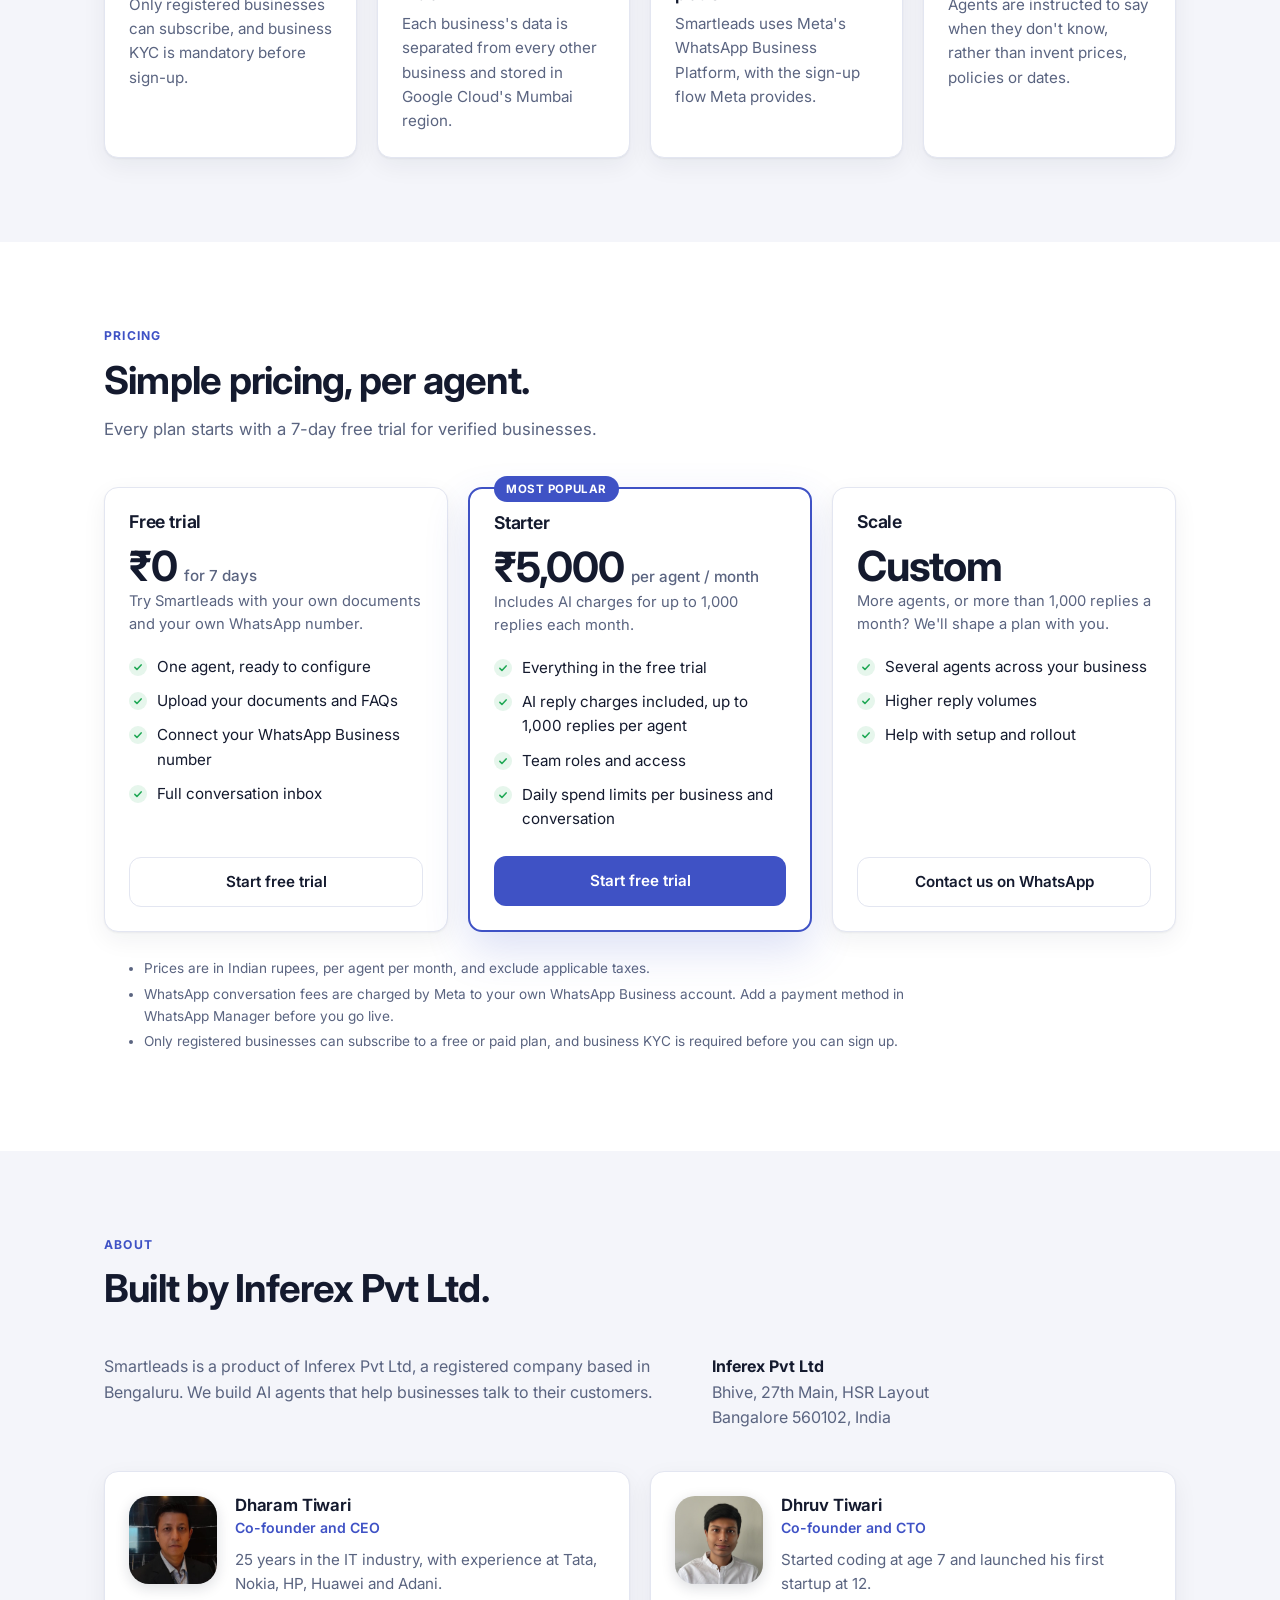
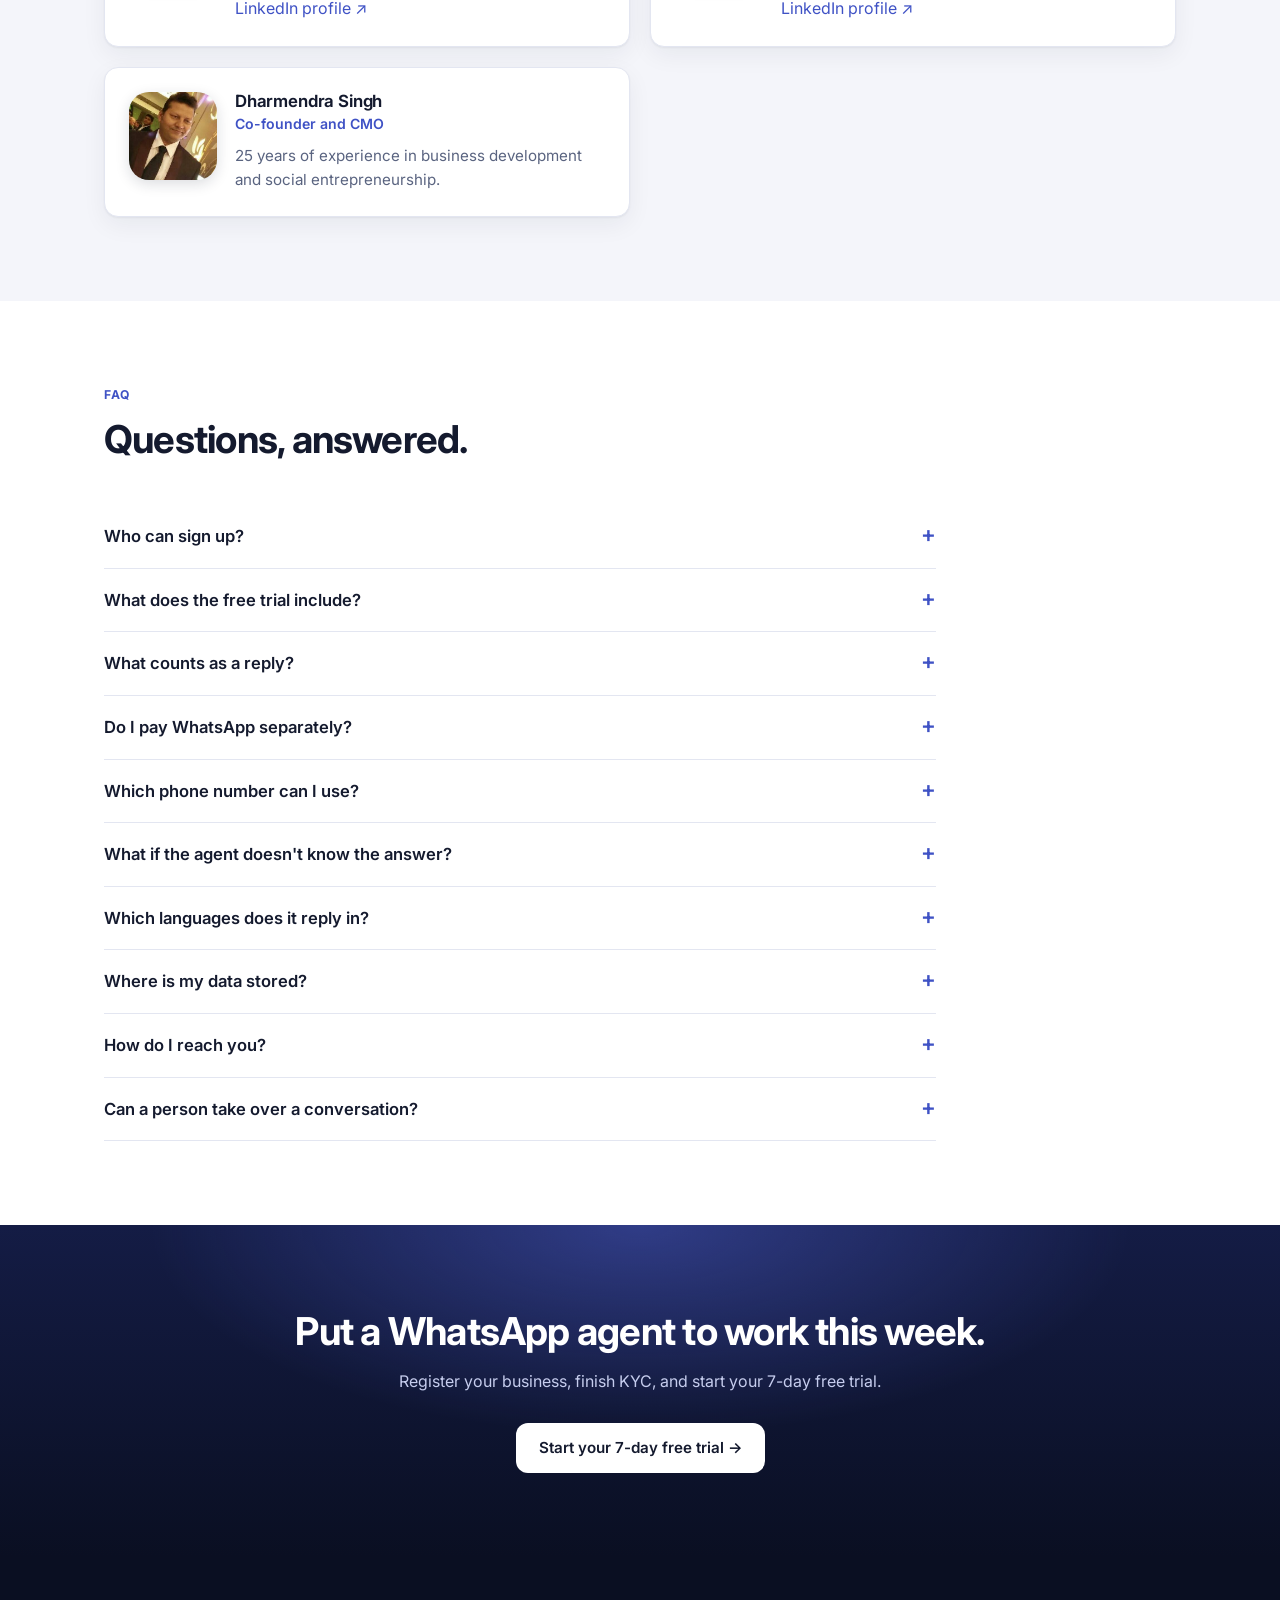
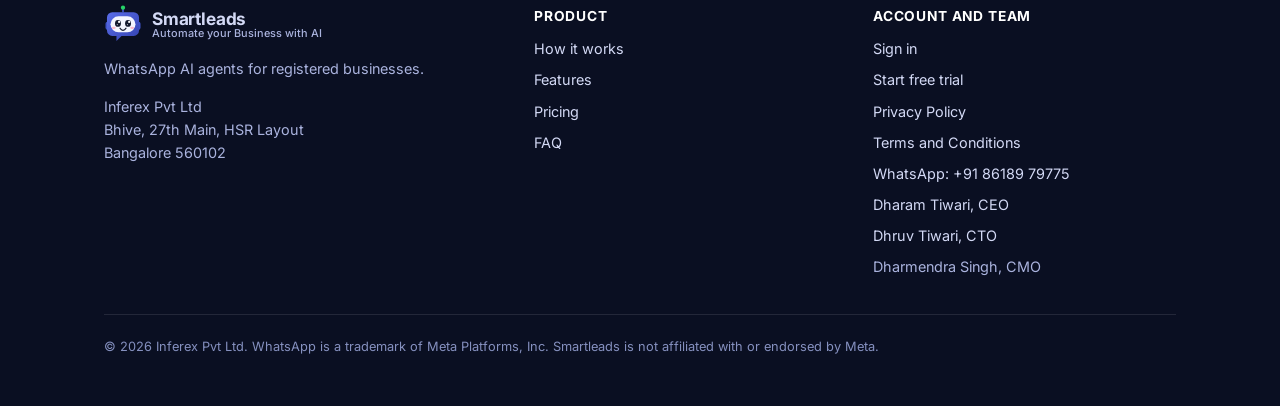
==== commit 36badc7a: "dharmendra" ====
--- a/index.html
+++ b/index.html
@@ -28,7 +28,8 @@
     "address": { "@type": "PostalAddress", "streetAddress": "Bhive, 27th Main, HSR Layout", "addressLocality": "Bengaluru", "postalCode": "560102", "addressCountry": "IN" },
     "founder": [
       { "@type": "Person", "name": "Dharam Tiwari", "jobTitle": "Co-founder and CEO", "sameAs": "https://www.linkedin.com/in/dharamtiwari/" },
-      { "@type": "Person", "name": "Dhruv Tiwari", "jobTitle": "Co-founder and CTO", "sameAs": "https://www.linkedin.com/in/dhruv-tiwari-dev/" }
+      { "@type": "Person", "name": "Dhruv Tiwari", "jobTitle": "Co-founder and CTO", "sameAs": "https://www.linkedin.com/in/dhruv-tiwari-dev/" },
+      { "@type": "Person", "name": "Dharmendra Singh", "jobTitle": "Co-founder and CMO" }
     ]
   }
   </script>
@@ -276,6 +277,14 @@
               <a href="https://www.linkedin.com/in/dhruv-tiwari-dev/" target="_blank" rel="noopener noreferrer">LinkedIn profile ↗</a>
             </div>
           </div>
+          <div class="card person">
+            <img class="photo" src="/assets/dharmendra.jpeg" alt="Dharmendra Singh" width="88" height="88" loading="lazy">
+            <div>
+              <h3>Dharmendra Singh</h3>
+              <div class="role">Co-founder and CMO</div>
+              <p class="bio">25 years of experience in business development and social entrepreneurship.</p>
+            </div>
+          </div>
         </div>
       </div>
     </section>
@@ -339,6 +348,7 @@
             <li><a href="https://wa.me/918618979775?text=Hi%2C%20I%27d%20like%20to%20know%20more%20about%20Smartleads." target="_blank" rel="noopener noreferrer">WhatsApp: +91 86189 79775</a></li>
             <li><a href="https://www.linkedin.com/in/dharamtiwari/" target="_blank" rel="noopener noreferrer">Dharam Tiwari, CEO</a></li>
             <li><a href="https://www.linkedin.com/in/dhruv-tiwari-dev/" target="_blank" rel="noopener noreferrer">Dhruv Tiwari, CTO</a></li>
+            <li>Dharmendra Singh, CMO</li>
           </ul>
         </div>
       </div>
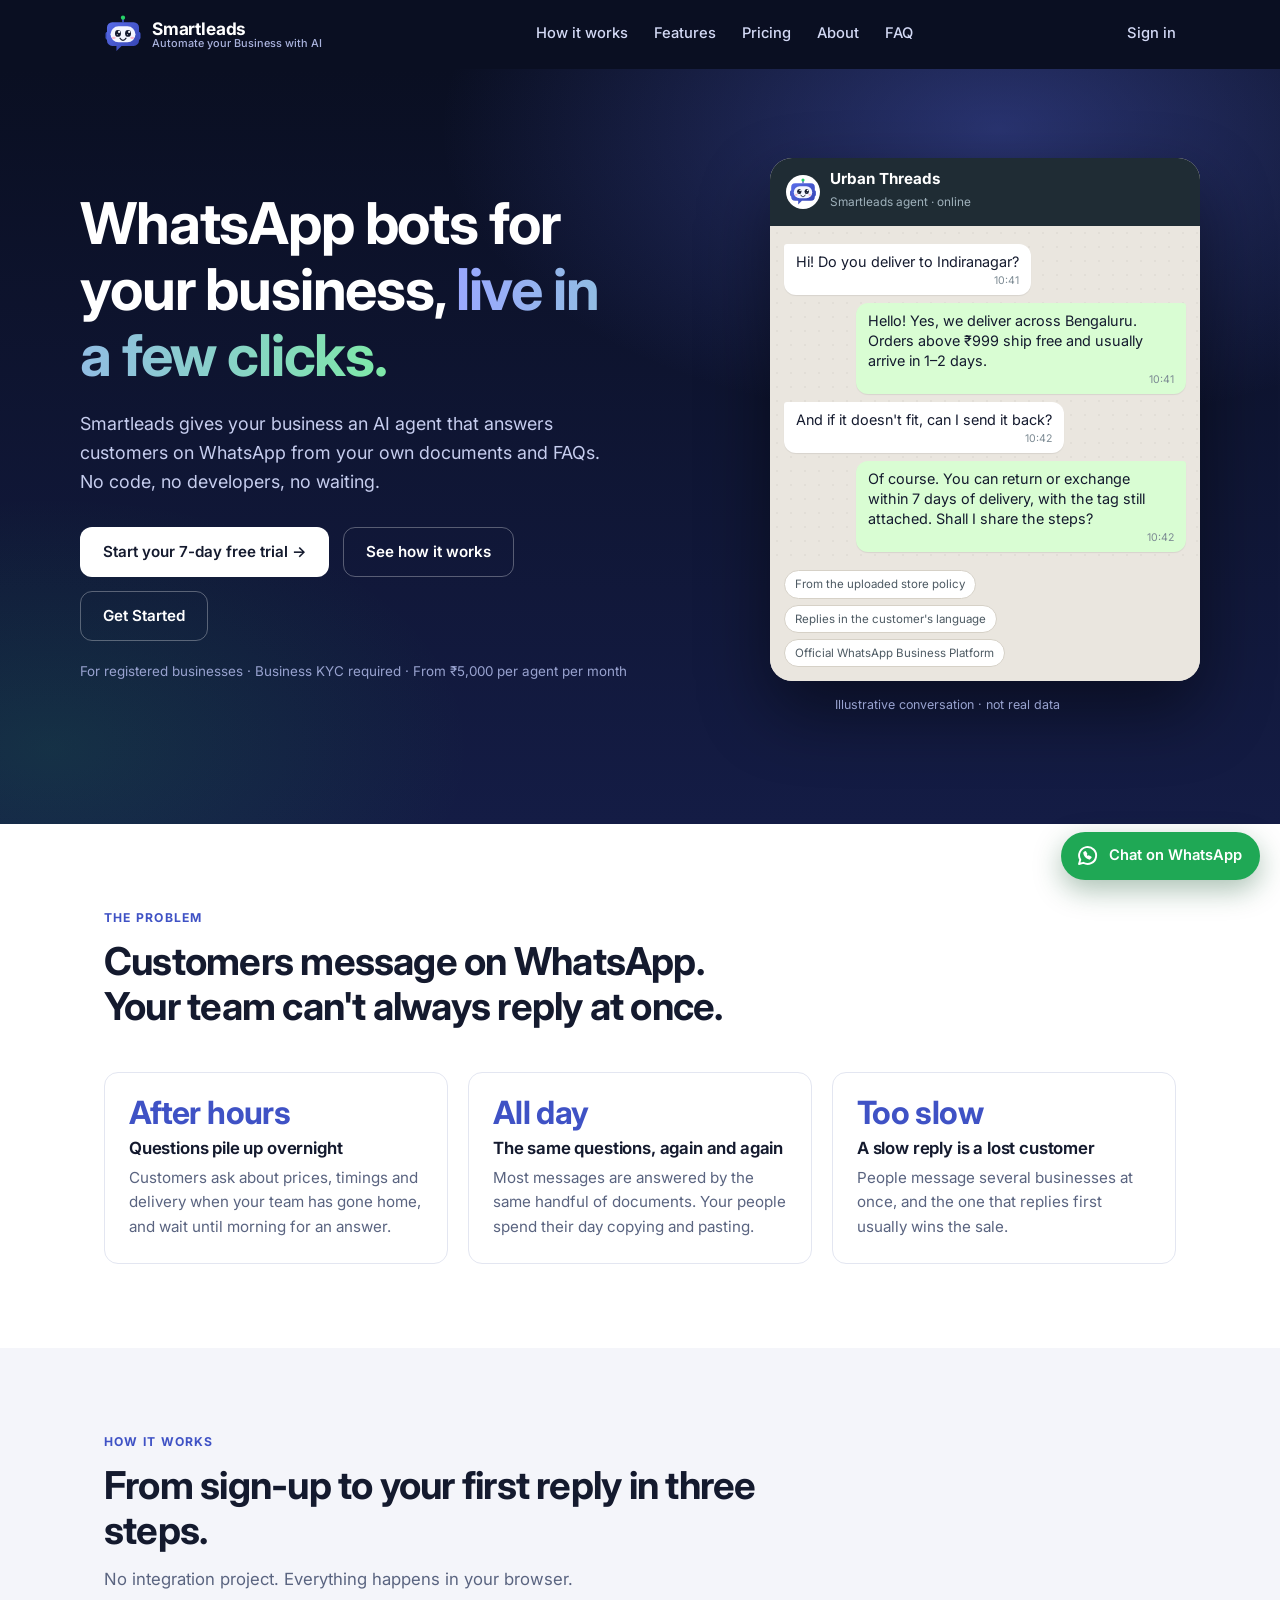
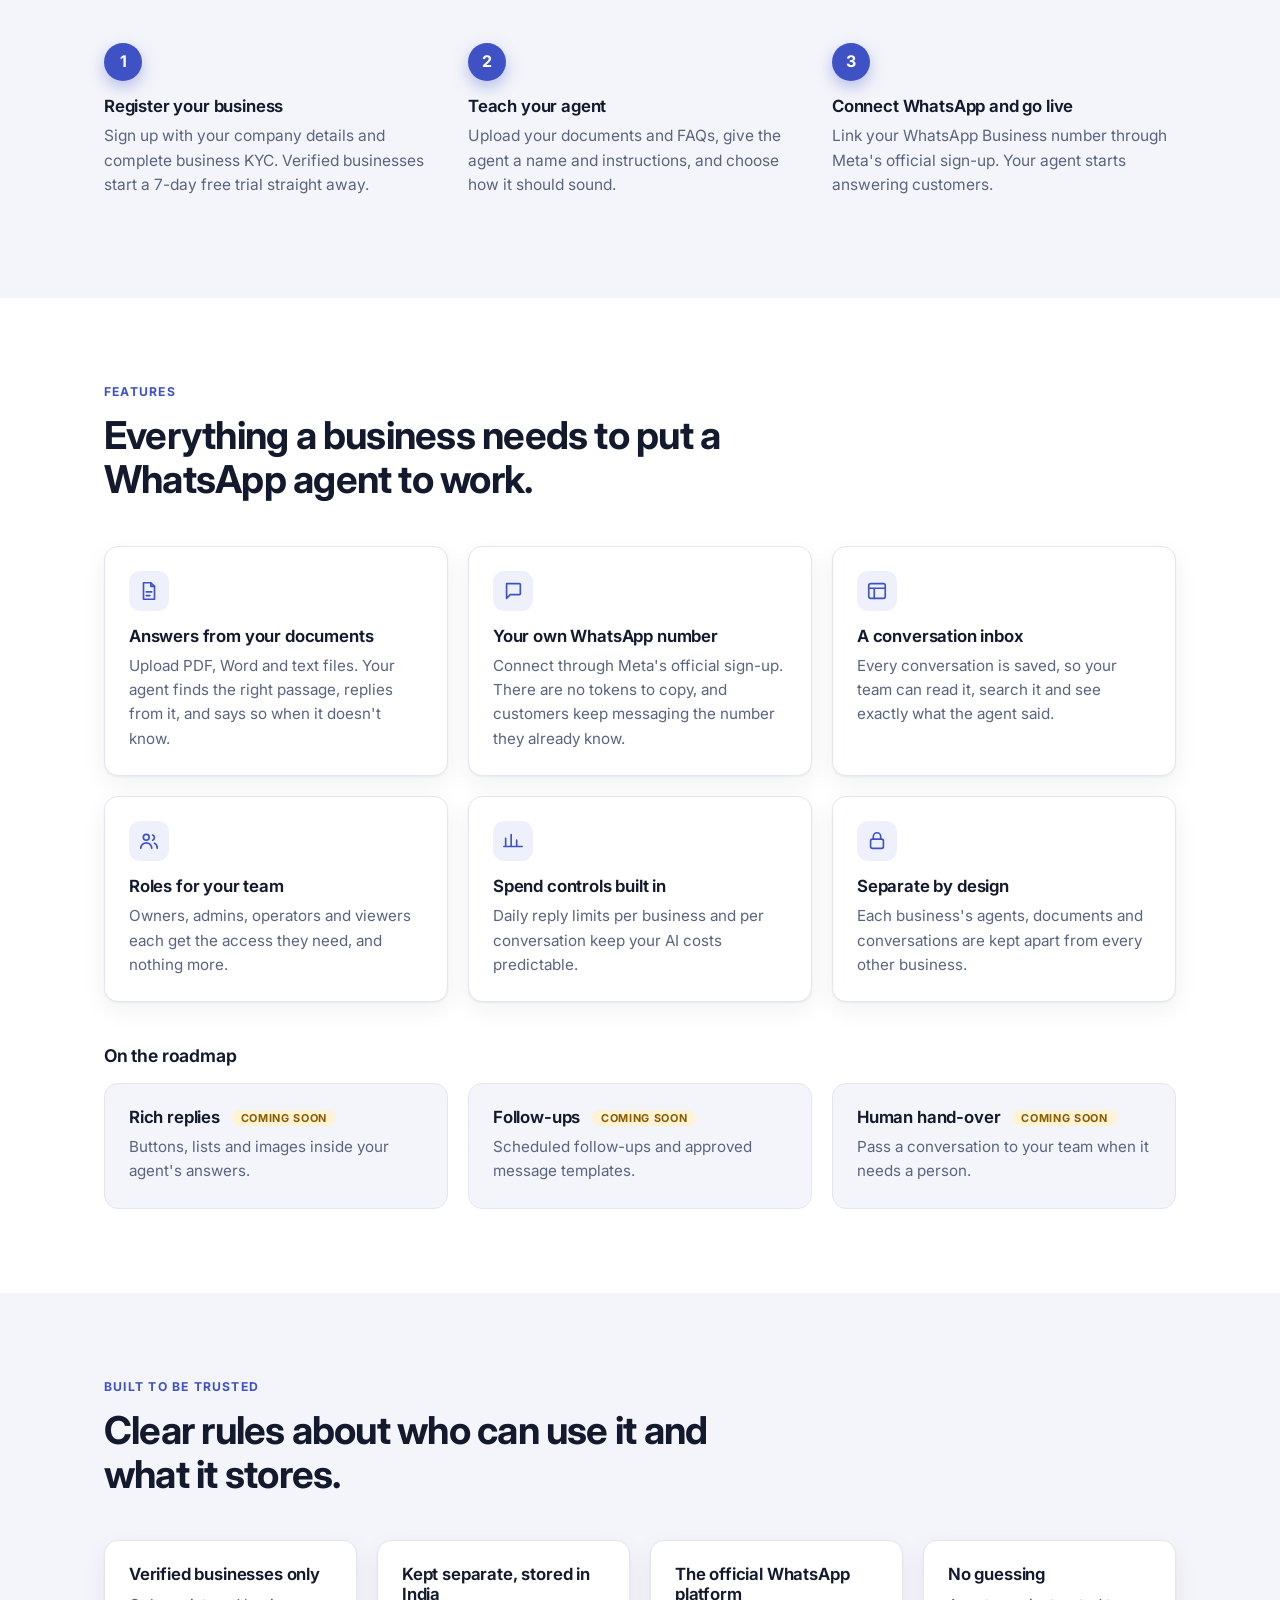
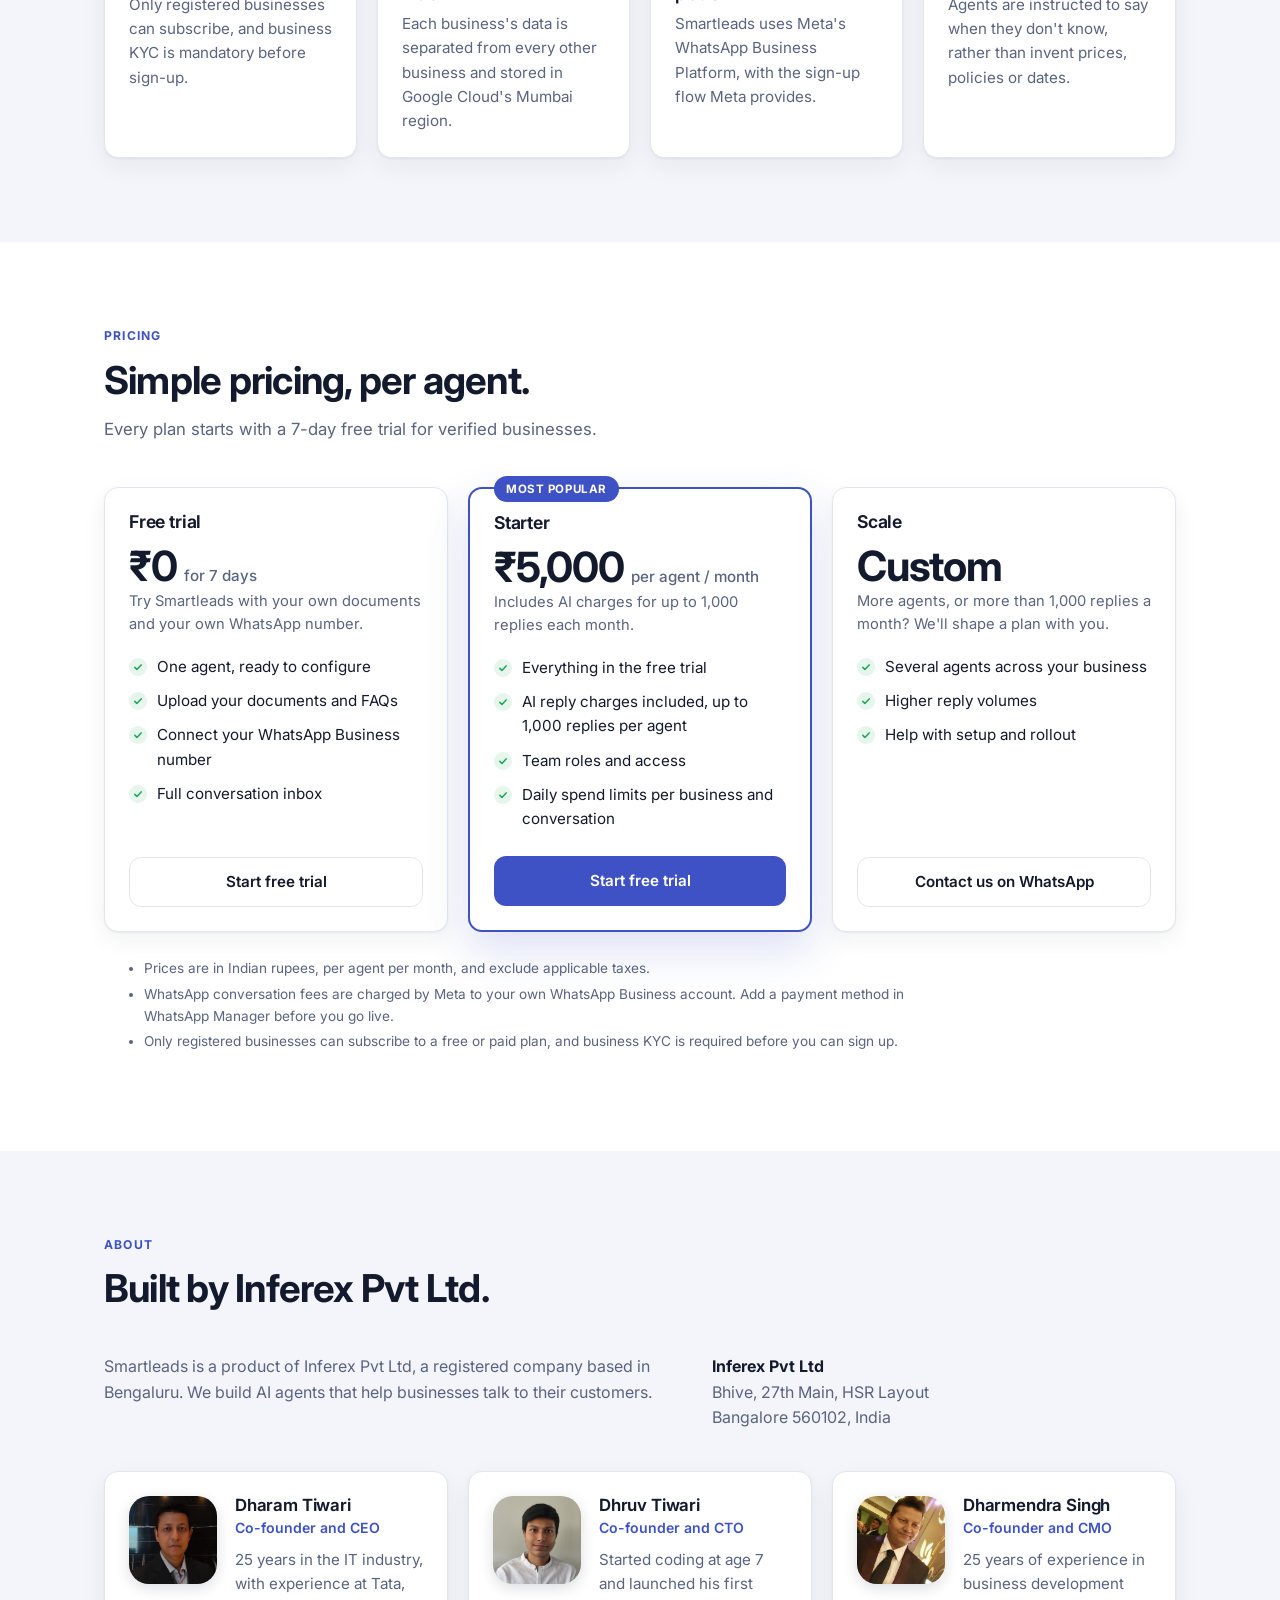
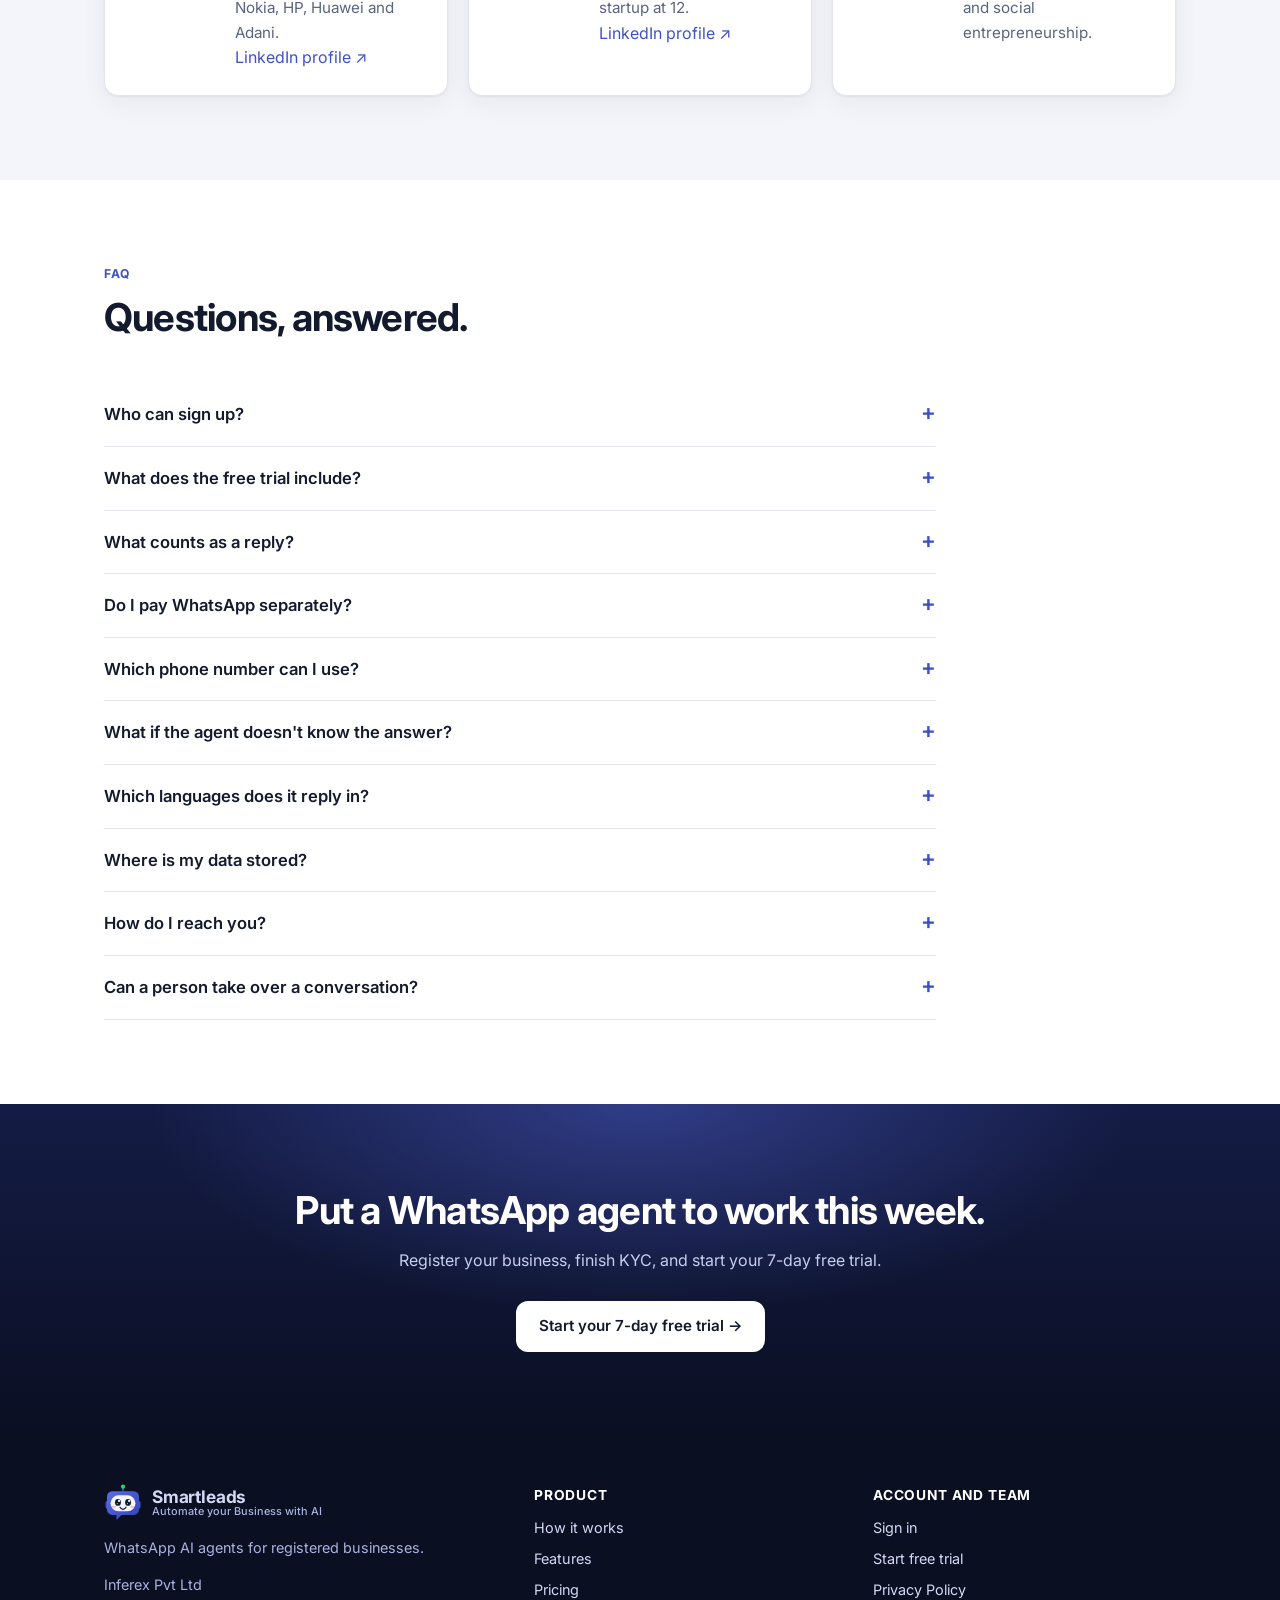
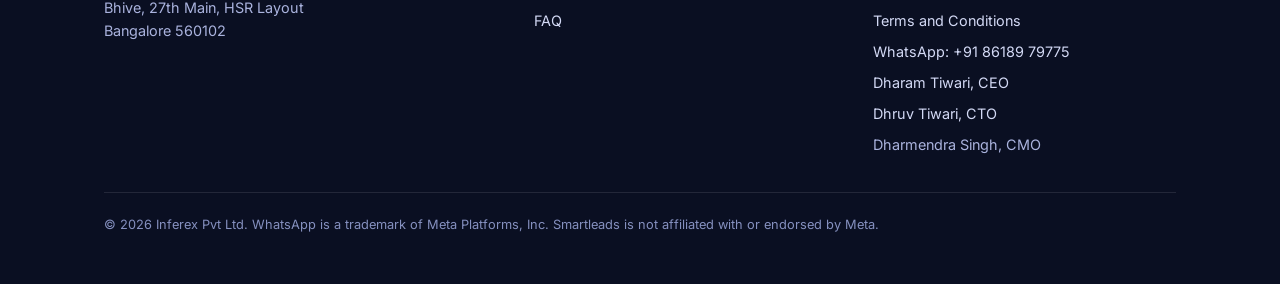
==== commit f2bd0802: "fix" ====
--- a/index.html
+++ b/index.html
@@ -258,7 +258,7 @@
           <p class="company-text">Smartleads is a product of Inferex Pvt Ltd, a registered company based in Bengaluru. We build AI agents that help businesses talk to their customers.</p>
           <address><strong>Inferex Pvt Ltd</strong><br>Bhive, 27th Main, HSR Layout<br>Bangalore 560102, India</address>
         </div>
-        <div class="grid c2">
+        <div class="grid c3 team-grid">
           <div class="card person">
             <img class="photo" src="/assets/founder-dharam.jpg" alt="Dharam Tiwari" width="88" height="88" loading="lazy">
             <div>
--- a/styles.css
+++ b/styles.css
@@ -101,6 +101,7 @@
 .section-head p { color: var(--muted); font-size: 1.05rem; margin: 14px 0 0; }
 .grid { display: grid; gap: 20px; }
 .grid.c3 { grid-template-columns: repeat(3, 1fr); }
+.grid.team-grid.c3 { grid-template-columns: repeat(3, minmax(0, 1fr)); }
 .grid.c4 { grid-template-columns: repeat(4, 1fr); }
 .grid.c2 { grid-template-columns: repeat(2, 1fr); }
 .card { background: #fff; border: 1px solid var(--line); border-radius: var(--radius); padding: 24px; box-shadow: var(--shadow); }
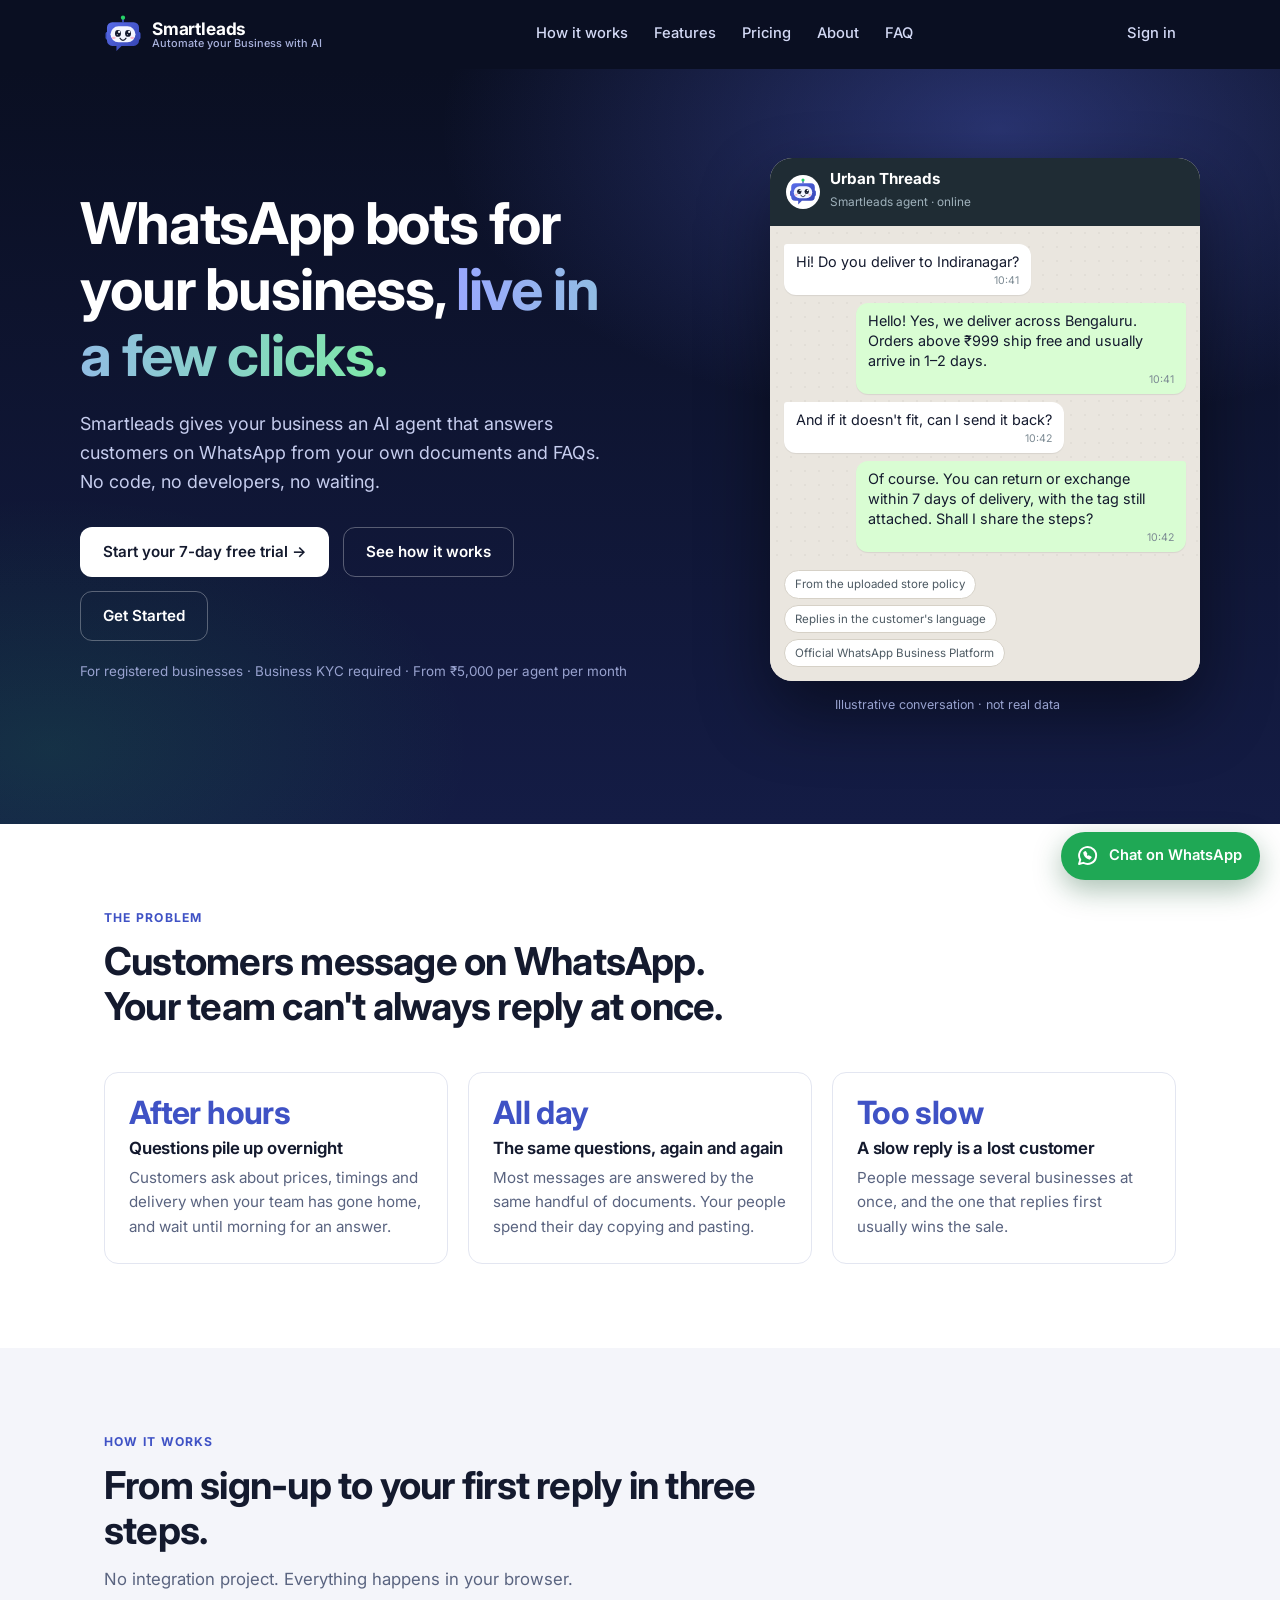
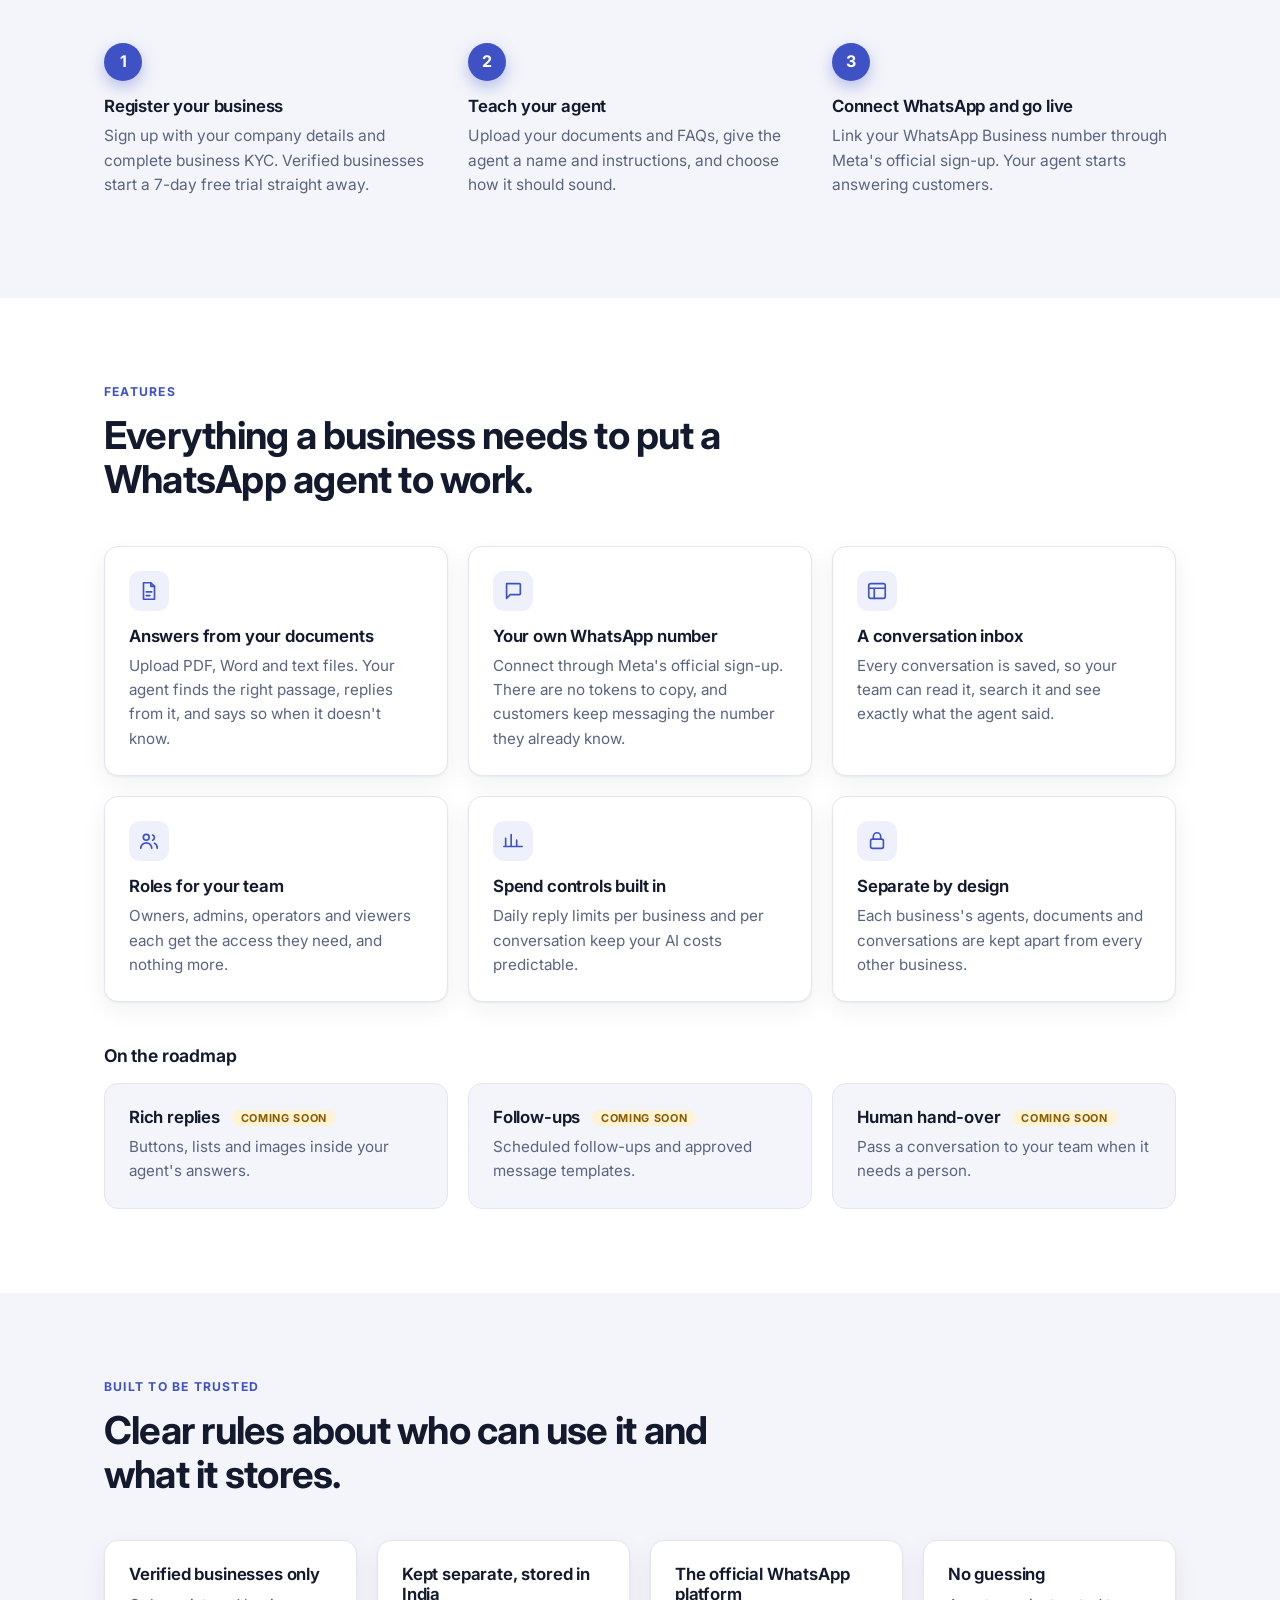
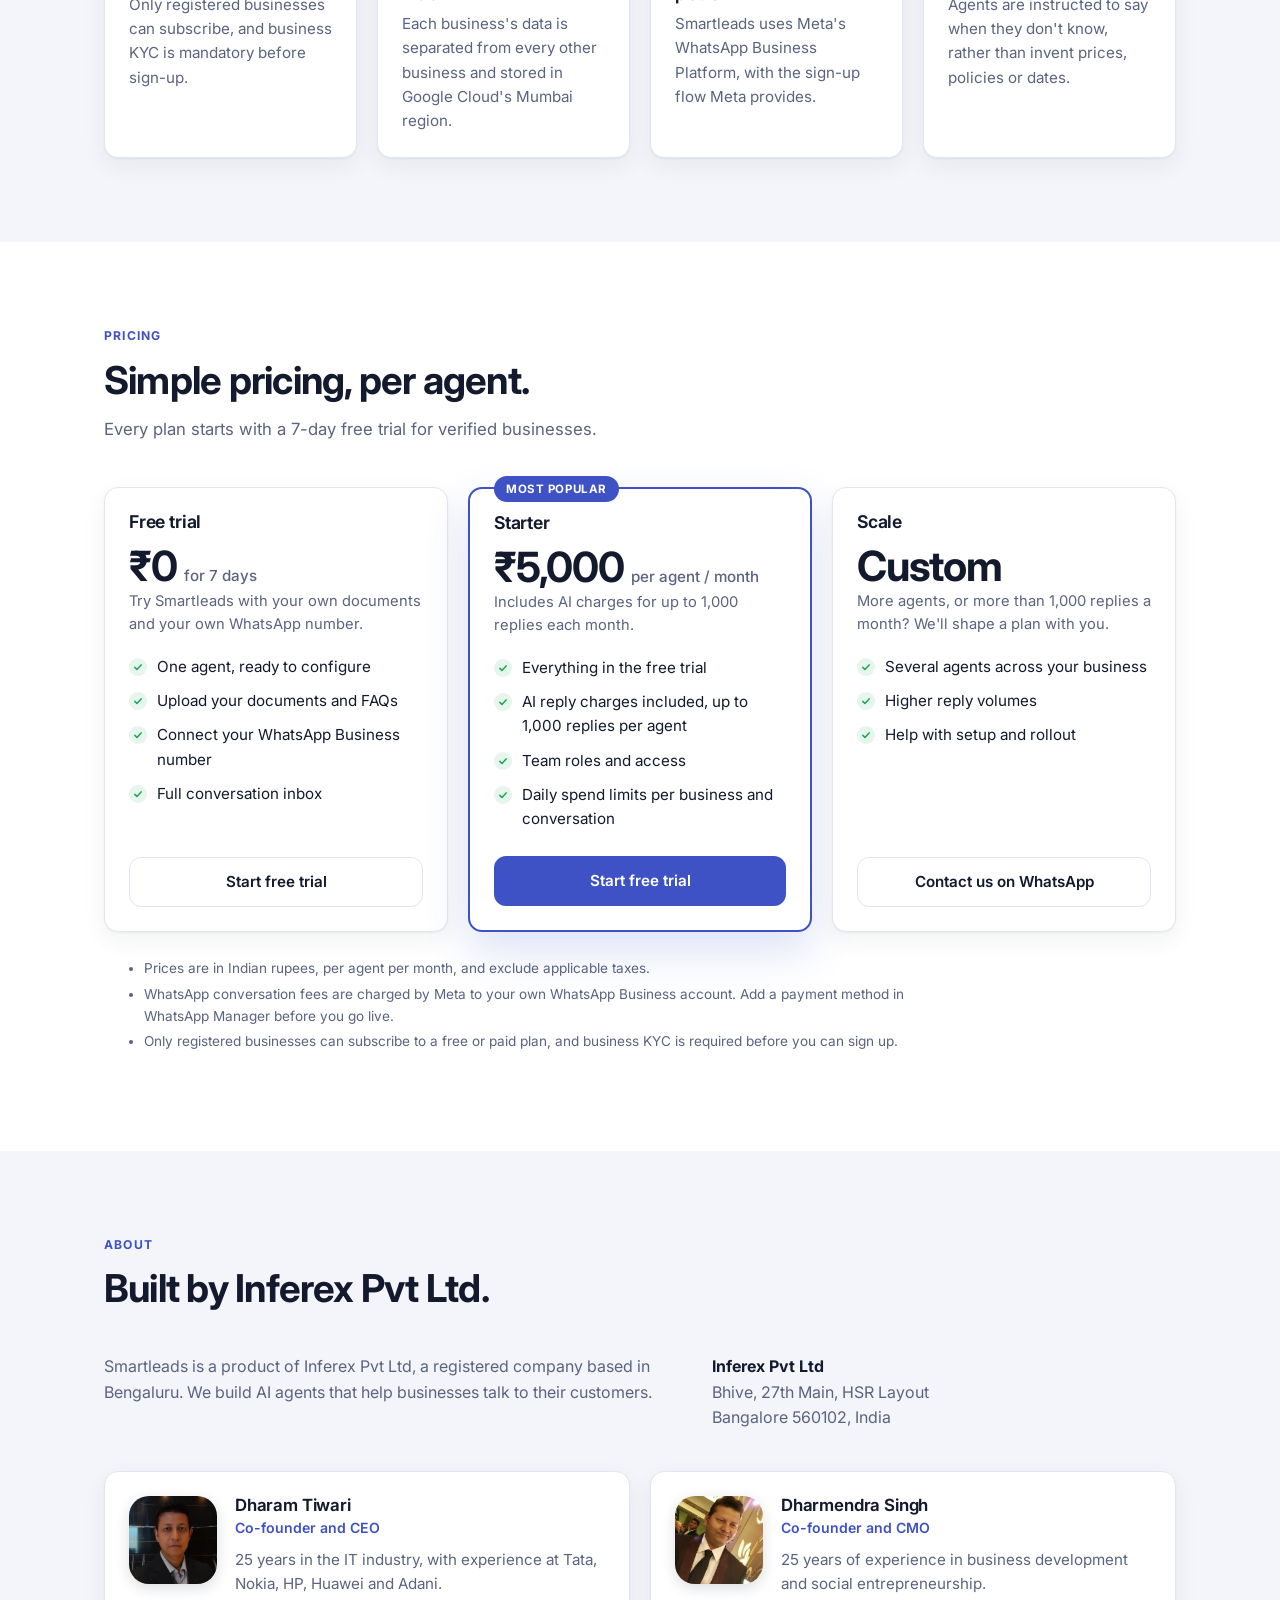
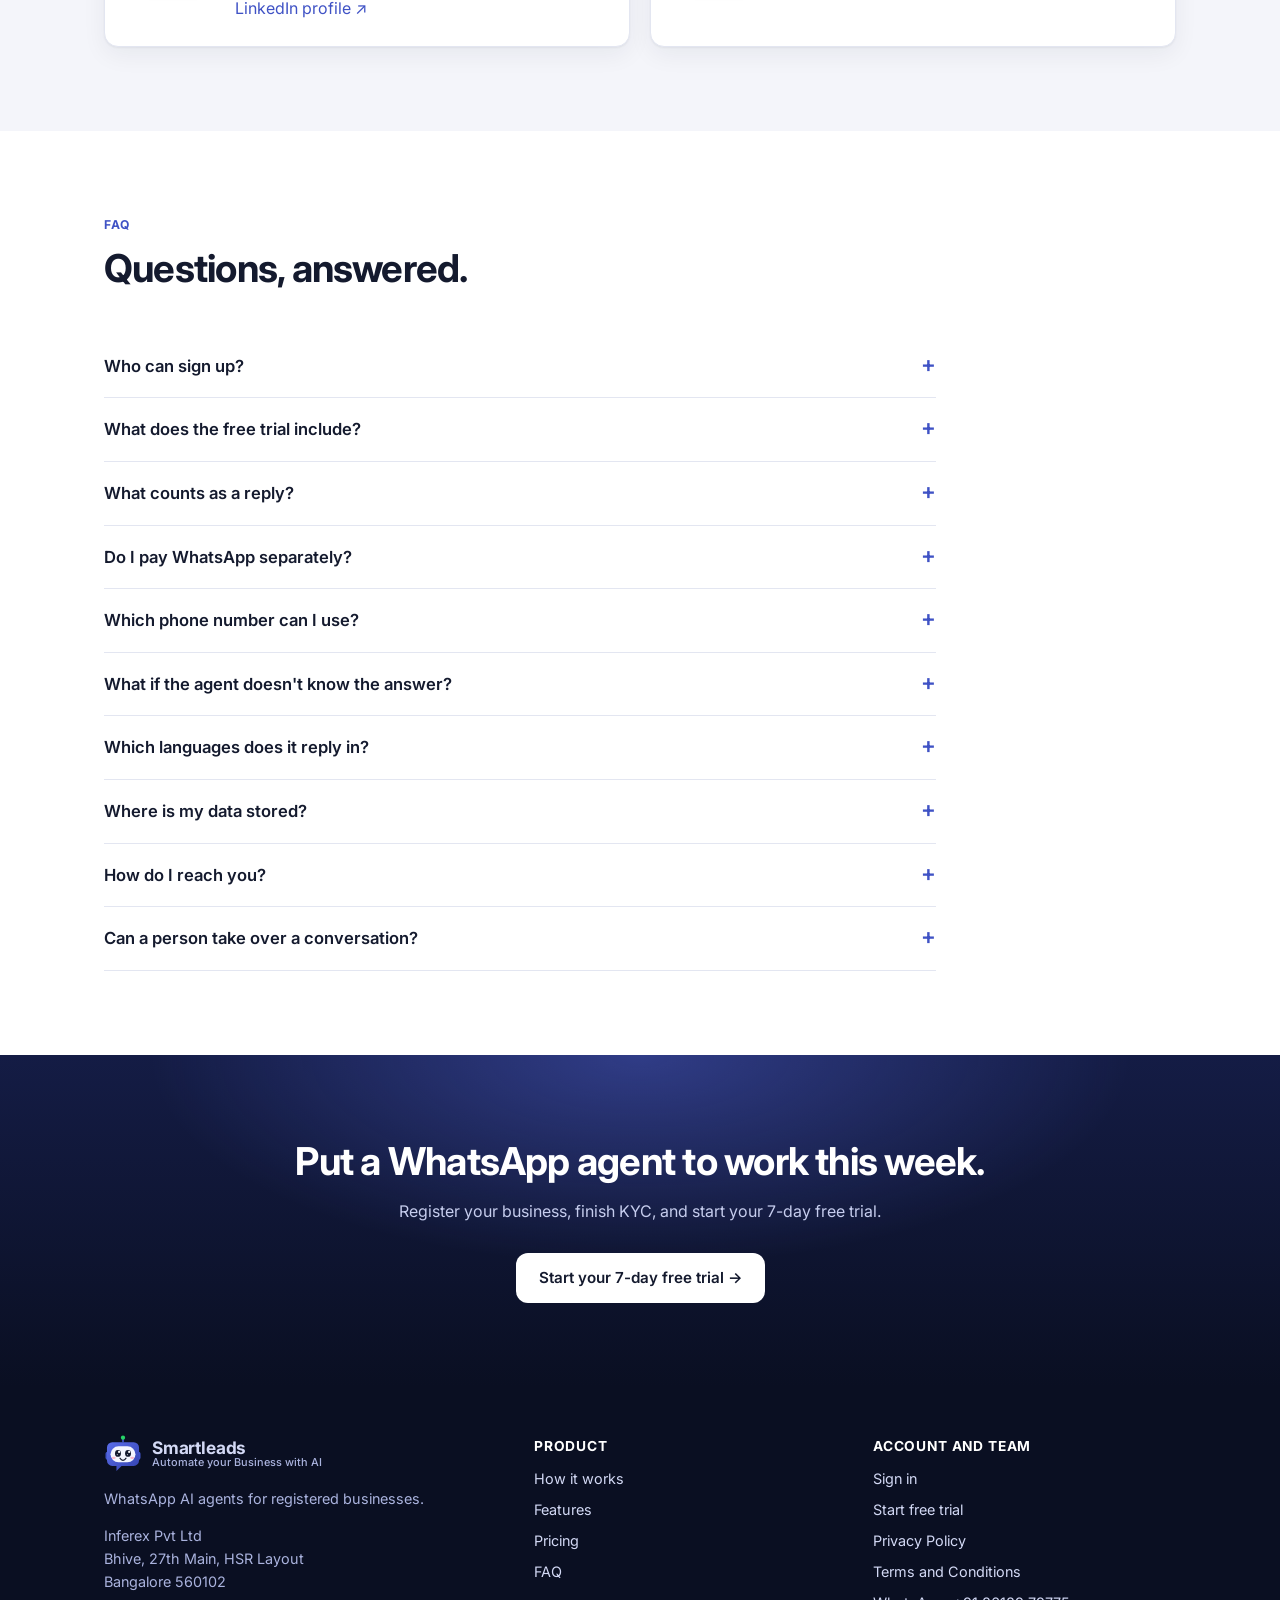
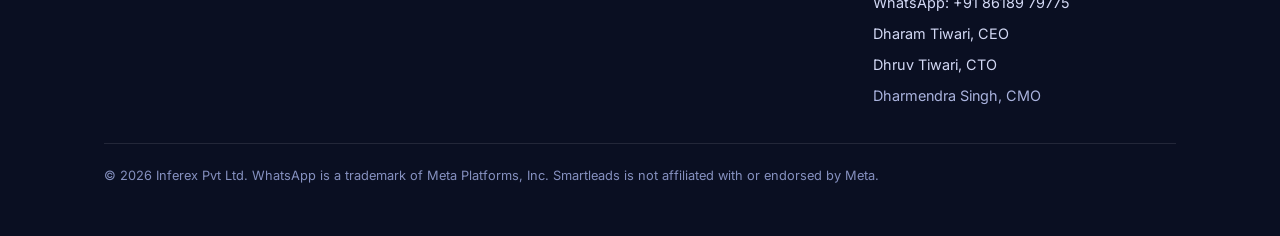
==== commit 77dfdbea: "fix" ====
--- a/index.html
+++ b/index.html
@@ -269,15 +269,6 @@
             </div>
           </div>
           <div class="card person">
-            <img class="photo" src="/assets/founder-dhruv.jpg" alt="Dhruv Tiwari" width="88" height="88" loading="lazy">
-            <div>
-              <h3>Dhruv Tiwari</h3>
-              <div class="role">Co-founder and CTO</div>
-              <p class="bio">Started coding at age 7 and launched his first startup at 12.</p>
-              <a href="https://www.linkedin.com/in/dhruv-tiwari-dev/" target="_blank" rel="noopener noreferrer">LinkedIn profile ↗</a>
-            </div>
-          </div>
-          <div class="card person">
             <img class="photo" src="/assets/dharmendra.jpeg" alt="Dharmendra Singh" width="88" height="88" loading="lazy">
             <div>
               <h3>Dharmendra Singh</h3>
--- a/styles.css
+++ b/styles.css
@@ -101,7 +101,7 @@
 .section-head p { color: var(--muted); font-size: 1.05rem; margin: 14px 0 0; }
 .grid { display: grid; gap: 20px; }
 .grid.c3 { grid-template-columns: repeat(3, 1fr); }
-.grid.team-grid.c3 { grid-template-columns: repeat(3, minmax(0, 1fr)); }
+.grid.team-grid.c3 { grid-template-columns: repeat(2, minmax(0, 1fr)); }
 .grid.c4 { grid-template-columns: repeat(4, 1fr); }
 .grid.c2 { grid-template-columns: repeat(2, 1fr); }
 .card { background: #fff; border: 1px solid var(--line); border-radius: var(--radius); padding: 24px; box-shadow: var(--shadow); }
